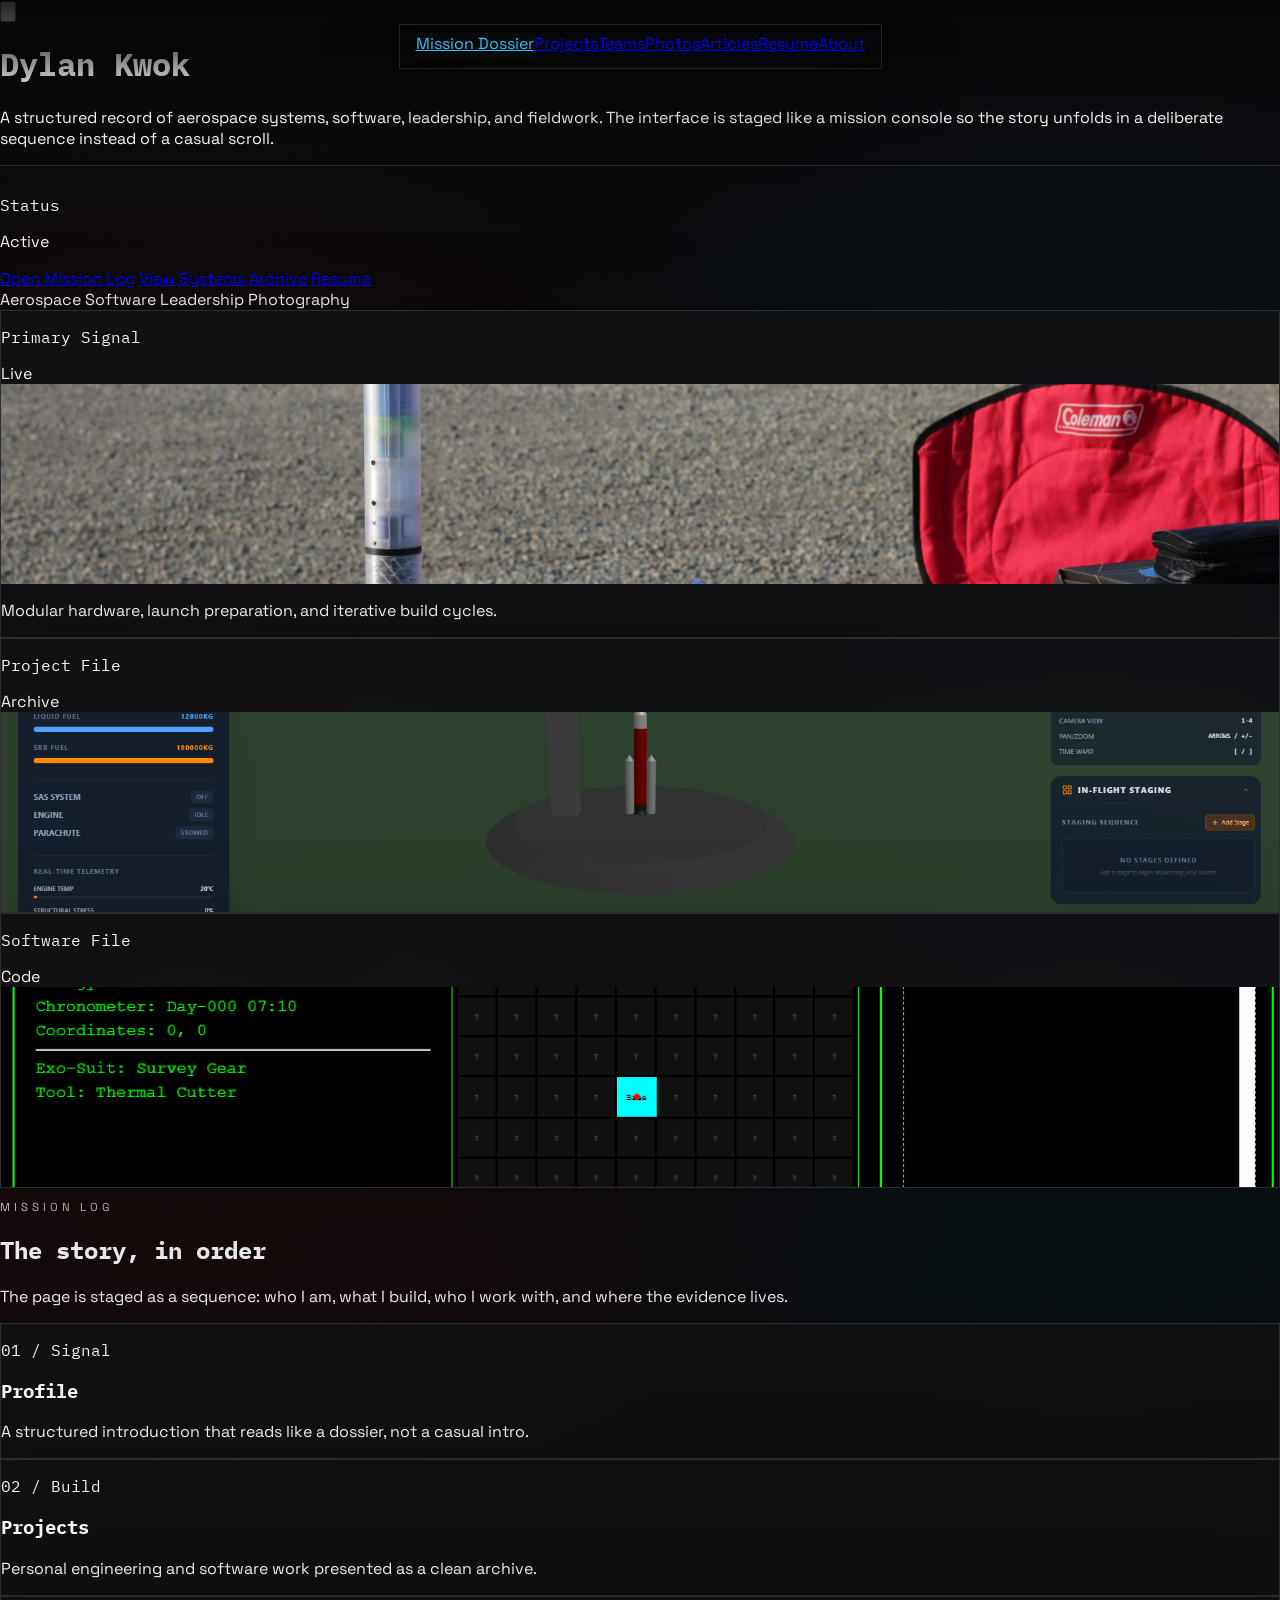
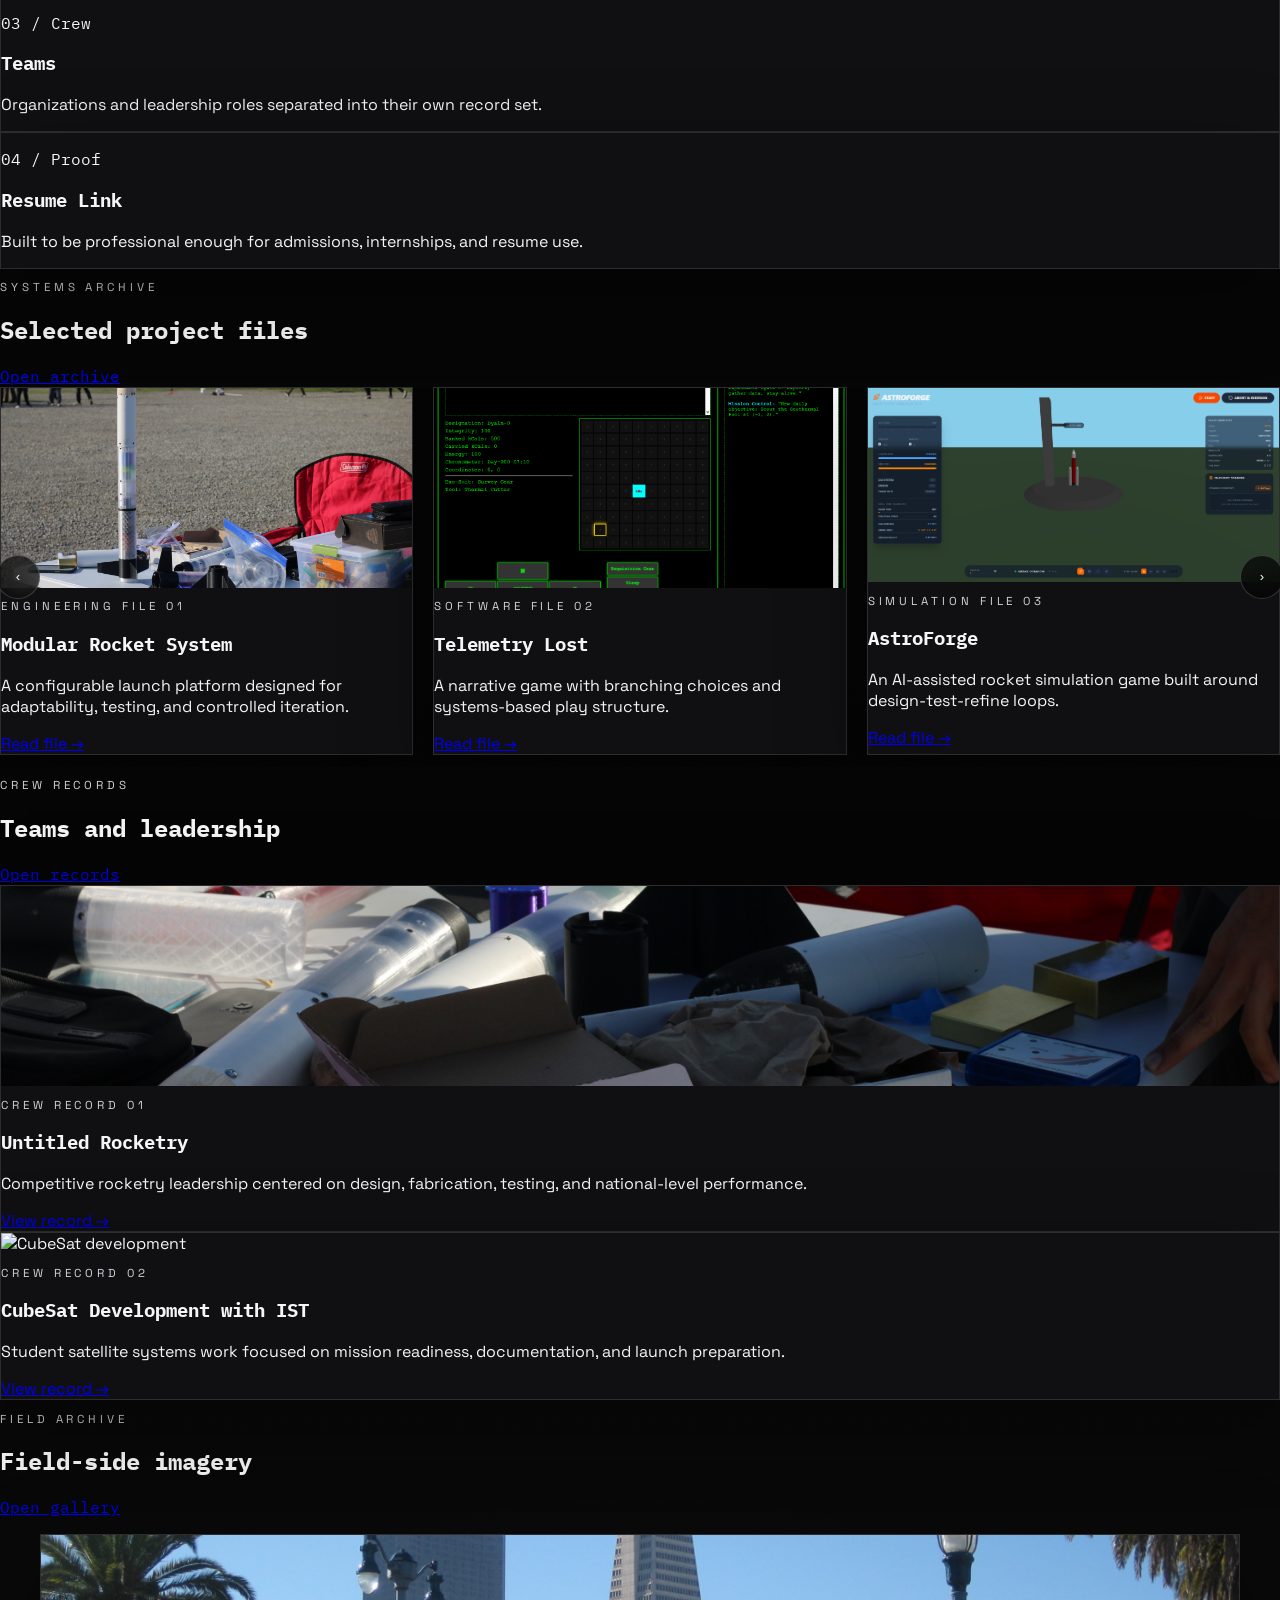
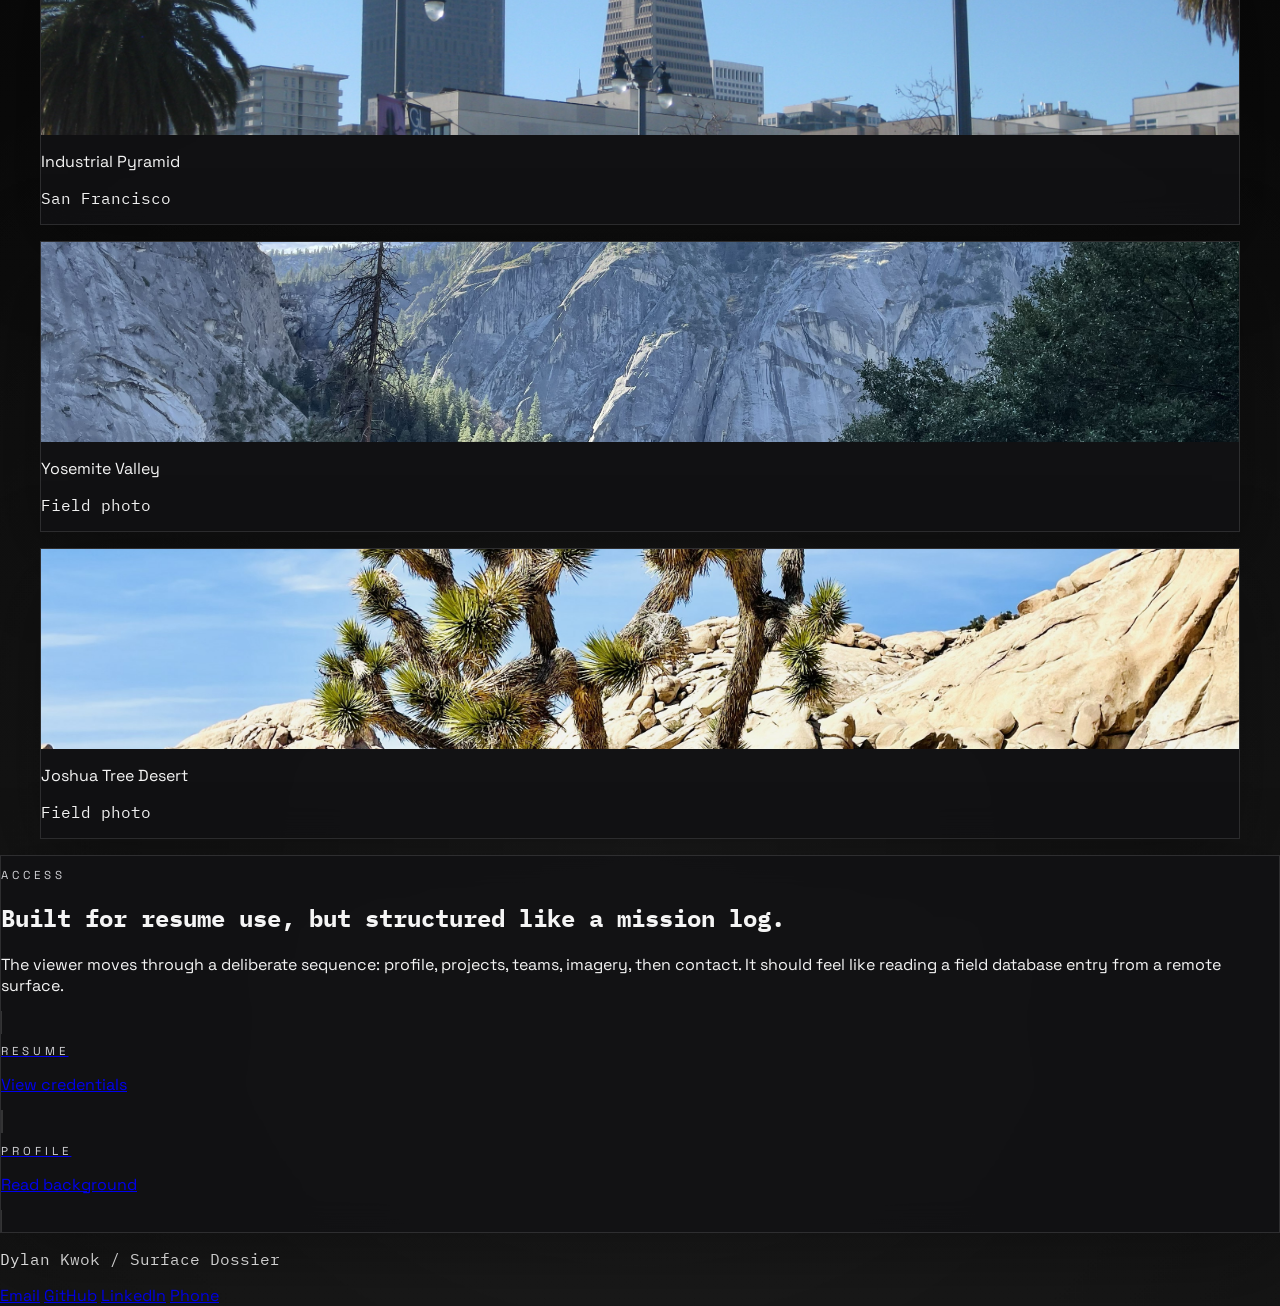
==== index.html @ 9ed5c4d3 "img fix" ====
<!DOCTYPE html>
<html lang="en">
<head>
    <meta charset="UTF-8">
    <meta name="viewport" content="width=device-width, initial-scale=1.0">
    <meta name="description" content="Dylan Kwok - mission dossier style portfolio for aerospace systems, project work, and team leadership.">
    <meta name="keywords" content="Dylan Kwok, aerospace, projects, teams, engineering">
    <meta name="author" content="Dylan Kwok">
    <meta property="og:title" content="Dylan Kwok | Surface Dossier">
    <meta property="og:description" content="A mission-style portfolio for aerospace systems, project work, and team leadership.">
    <meta property="og:type" content="website">
    <title>Dylan Kwok | Surface Dossier</title>
    <link rel="icon" type="image/svg+xml" href="data:image/svg+xml,<svg xmlns='http://www.w3.org/2000/svg' viewBox='0 0 100 100'><rect width='100' height='100' fill='%230f172a'/><circle cx='50' cy='50' r='30' fill='none' stroke='%23ef4444' stroke-width='6'/><circle cx='50' cy='50' r='12' fill='%2338bdf8'/></svg>">
    <script src="https://cdn.tailwindcss.com"></script>
    <link rel="preconnect" href="https://fonts.googleapis.com">
    <link rel="preconnect" href="https://fonts.gstatic.com" crossorigin>
    <link href="https://fonts.googleapis.com/css2?family=Space+Grotesk:wght@400;500;600;700&family=IBM+Plex+Mono:wght@400;500;600&display=swap" rel="stylesheet">
    <style>
        :root {
            --bg: #050505;
            --panel: rgba(18, 18, 20, 0.92);
            --panel-2: rgba(28, 28, 32, 0.92);
            --line: rgba(255, 255, 255, 0.12);
            --text: #f5f5f5;
            --muted: #b4b4b8;
            --red: #ef4444;
            --blue: #38bdf8;
        }

        html { scroll-behavior: smooth; }

        body {
            margin: 0;
            font-family: 'Space Grotesk', sans-serif;
            color: var(--text);
            background:
                radial-gradient(circle at 15% 20%, rgba(239, 68, 68, 0.12), transparent 22%),
                radial-gradient(circle at 85% 18%, rgba(56, 189, 248, 0.14), transparent 20%),
                radial-gradient(circle at 50% 90%, rgba(255, 255, 255, 0.07), transparent 24%),
                linear-gradient(180deg, #09090b 0%, #050505 55%, #111111 100%);
        }

        h1, h2, h3, h4, h5, h6, .mono { font-family: 'IBM Plex Mono', monospace; }

        .shell { position: relative; }

        .shell::before {
            content: '';
            position: fixed;
            inset: 0;
            pointer-events: none;
            background-image:
                linear-gradient(rgba(255, 255, 255, 0.045) 1px, transparent 1px),
                linear-gradient(90deg, rgba(255, 255, 255, 0.035) 1px, transparent 1px);
            background-size: 24px 24px;
            mask-image: linear-gradient(180deg, rgba(0, 0, 0, 0.7), transparent 80%);
            opacity: 0.35;
            z-index: 0;
        }

        .panel {
            background: var(--panel);
            border: 1px solid var(--line);
            box-shadow: 0 24px 80px rgba(0, 0, 0, 0.35);
            backdrop-filter: blur(16px);
            overflow: hidden;
        }

        /* Ensure images inside panels fit their container cleanly */
        .panel img {
            display: block;
            width: 100%;
            height: auto;
            max-height: 200px;
            object-fit: cover;
        }

        .frame {
            border: 1px solid rgba(255, 255, 255, 0.12);
            background: rgba(255, 255, 255, 0.03);
        }

        .label {
            font-size: 0.72rem;
            letter-spacing: 0.34em;
            text-transform: uppercase;
            color: #d4d4d8;
        }

        .stat {
            border-top: 1px solid var(--line);
            padding-top: 0.85rem;
        }

        .carousel-shell {
            position: relative;
        }

        .carousel-track {
            display: grid;
            grid-auto-flow: column;
            grid-auto-columns: minmax(18rem, 30rem);
            gap: 1.25rem;
            overflow-x: auto;
            padding-bottom: 0.75rem;
            scroll-snap-type: x mandatory;
            scroll-behavior: smooth;
            scrollbar-width: none;
        }

        .carousel-track::-webkit-scrollbar {
            display: none;
        }

        .carousel-card {
            scroll-snap-align: start;
        }

        .carousel-control {
            position: absolute;
            top: 50%;
            transform: translateY(-50%);
            z-index: 2;
            width: 2.75rem;
            height: 2.75rem;
            border-radius: 9999px;
            border: 1px solid rgba(255, 255, 255, 0.18);
            background: rgba(0, 0, 0, 0.65);
            color: white;
            display: flex;
            align-items: center;
            justify-content: center;
            backdrop-filter: blur(14px);
            transition: transform 0.2s ease, background 0.2s ease;
        }

        .carousel-control:hover {
            transform: translateY(-50%) scale(1.05);
            background: rgba(28, 28, 32, 0.88);
        }

        .carousel-control.prev {
            left: -0.25rem;
        }

        .carousel-control.next {
            right: -0.25rem;
        }

        /* Tabs */
        .tab {
            transition: color 0.15s ease, background 0.15s ease, border-color 0.15s ease;
            padding-bottom: 0.35rem;
        }

        .tab.active {
            border-bottom-color: var(--blue) !important;
            color: var(--blue) !important;
            background: rgba(255,255,255,0.02);
        }

        :root { --nav-height: 4rem; }

        #menu { transition: opacity 0.25s ease, transform 0.25s ease; }
        #menu.hidden {
            opacity: 0;
            transform: translateY(-1rem);
            pointer-events: none;
        }
        #menu:not(.hidden) {
            opacity: 1;
            transform: translateY(0);
        }

        /* Fixed tab bar */
        #site-tabs {
            position: fixed;
            top: 0;
            left: 0;
            right: 0;
            z-index: 40;
            display: flex;
            justify-content: center;
            padding: 0.5rem 1rem;
            background: linear-gradient(180deg, rgba(6,6,8,0.85), rgba(6,6,8,0.6));
            backdrop-filter: blur(6px);
        }

        /* Top fade overlay beneath the tab bar to fade content as it approaches the top */
        #top-fade {
            position: fixed;
            top: 0;
            left: 0;
            right: 0;
            height: 6rem;
            pointer-events: none;
            z-index: 30;
            background: linear-gradient(to bottom, rgba(5,5,5,0.88) 0%, rgba(5,5,5,0.58) 52%, rgba(5,5,5,0) 100%);
        }

        #menu a {
            opacity: 0;
            animation: slideIn 0.45s ease forwards;
        }
        #menu:not(.hidden) a:nth-child(1) { animation-delay: 0.06s; }
        #menu:not(.hidden) a:nth-child(2) { animation-delay: 0.12s; }
        #menu:not(.hidden) a:nth-child(3) { animation-delay: 0.18s; }
        #menu:not(.hidden) a:nth-child(4) { animation-delay: 0.24s; }
        #menu:not(.hidden) a:nth-child(5) { animation-delay: 0.30s; }
        #menu:not(.hidden) a:nth-child(6) { animation-delay: 0.36s; }
        #menu:not(.hidden) a:nth-child(7) { animation-delay: 0.42s; }

        @keyframes slideIn {
            from { opacity: 0; transform: translateY(-16px); }
            to { opacity: 1; transform: translateY(0); }
        }
    </style>
</head>
<body class="shell text-white">

    <div id="site-chrome-top"></div>

    <div class="mx-auto max-w-7xl px-4 pt-24 sm:px-6 lg:px-8 lg:pt-28">
            <div class="grid gap-8 lg:grid-cols-[1.05fr_0.95fr] lg:items-end">
                    <h1 class="mt-4 text-5xl font-semibold tracking-tight text-white sm:text-6xl lg:text-7xl">Dylan Kwok</h1>
                    <p class="mt-5 max-w-2xl text-base leading-8 text-zinc-300 sm:text-lg">A structured record of aerospace systems, software, leadership, and fieldwork. The interface is staged like a mission console so the story unfolds in a deliberate sequence instead of a casual scroll.</p>

                    <div class="mt-8 grid gap-4 sm:grid-cols-3">
                        <div class="stat">
                            <p class="mono text-[11px] uppercase tracking-[0.32em] text-zinc-400">Status</p>
                            <p class="mt-2 text-lg font-semibold text-white">Active</p>
                        </div>
                    </div>

                    <div class="mt-8 flex flex-wrap gap-3">
                        <a href="#mission-log" class="inline-flex items-center rounded-full border border-red-500/40 bg-red-500 px-5 py-2.5 text-sm font-semibold text-white transition hover:bg-red-400">Open Mission Log</a>
                        <a href="#systems-archive" class="inline-flex items-center rounded-full border border-blue-400/40 bg-white px-5 py-2.5 text-sm font-semibold text-black transition hover:bg-zinc-200">View Systems Archive</a>
                        <a href="resume.html" class="inline-flex items-center rounded-full border border-white/15 px-5 py-2.5 text-sm font-semibold text-white transition hover:border-blue-300 hover:text-blue-200">Resume</a>
                    </div>

                    <div class="mt-8 flex flex-wrap gap-2 text-xs uppercase tracking-[0.28em] text-zinc-400">
                        <span class="rounded-full border border-white/10 px-3 py-2">Aerospace</span>
                        <span class="rounded-full border border-white/10 px-3 py-2">Software</span>
                        <span class="rounded-full border border-white/10 px-3 py-2">Leadership</span>
                        <span class="rounded-full border border-white/10 px-3 py-2">Photography</span>
                    </div>
                </div>

                <div class="grid gap-4 sm:grid-cols-2">
                    <div class="panel rounded-[2rem] p-4 sm:p-5 lg:row-span-2">
                        <div class="flex items-center justify-between">
                            <p class="mono text-[11px] uppercase tracking-[0.35em] text-zinc-400">Primary Signal</p>
                            <span class="rounded-full border border-red-500/30 px-3 py-1 text-[10px] uppercase tracking-[0.28em] text-red-300">Live</span>
                        </div>
                        <img src="projectphotos/standingAstraea.JPG" alt="Rocket platform" class="mt-4 h-full min-h-80 w-full rounded-[1.5rem] object-cover">
                        <p class="mt-4 text-sm text-zinc-300">Modular hardware, launch preparation, and iterative build cycles.</p>
                    </div>
                    <div class="panel rounded-[2rem] p-4 sm:p-5">
                        <div class="flex items-center justify-between">
                            <p class="mono text-[11px] uppercase tracking-[0.35em] text-zinc-400">Project File</p>
                            <span class="rounded-full border border-blue-400/30 px-3 py-1 text-[10px] uppercase tracking-[0.28em] text-blue-300">Archive</span>
                        </div>
                        <img src="projectphotos/AstroForge.png" alt="AstroForge" class="mt-4 h-56 w-full rounded-[1.5rem] object-cover">
                    </div>
                    <div class="panel rounded-[2rem] p-4 sm:p-5">
                        <div class="flex items-center justify-between">
                            <p class="mono text-[11px] uppercase tracking-[0.35em] text-zinc-400">Software File</p>
                            <span class="rounded-full border border-red-500/30 px-3 py-1 text-[10px] uppercase tracking-[0.28em] text-red-300">Code</span>
                        </div>
                        <img src="projectphotos/telemetrylost.png" alt="Telemetry Lost" class="mt-4 h-56 w-full rounded-[1.5rem] object-cover">
                    </div>
                </div>
            </div>
        </div>
    </header>

    <main class="relative z-[1]">
        <section id="mission-log" class="border-b border-white/10 px-4 py-16 sm:px-6 lg:px-8 lg:py-20">
            <div class="mx-auto max-w-7xl">
                <div class="mb-10 flex flex-col gap-3 sm:flex-row sm:items-end sm:justify-between">
                    <div>
                        <p class="label text-blue-300">Mission Log</p>
                        <h2 class="mt-3 text-3xl font-semibold tracking-tight text-white sm:text-4xl">The story, in order</h2>
                    </div>
                    <p class="max-w-xl text-sm leading-7 text-zinc-400">The page is staged as a sequence: who I am, what I build, who I work with, and where the evidence lives.</p>
                </div>

                <div class="grid gap-4 lg:grid-cols-4">
                    <article class="panel rounded-[1.75rem] p-5">
                        <p class="mono text-[11px] uppercase tracking-[0.32em] text-zinc-400">01 / Signal</p>
                        <h3 class="mt-4 text-xl font-semibold text-white">Profile</h3>
                        <p class="mt-3 text-sm leading-7 text-zinc-300">A structured introduction that reads like a dossier, not a casual intro.</p>
                    </article>
                    <article class="panel rounded-[1.75rem] p-5">
                        <p class="mono text-[11px] uppercase tracking-[0.32em] text-zinc-400">02 / Build</p>
                        <h3 class="mt-4 text-xl font-semibold text-white">Projects</h3>
                        <p class="mt-3 text-sm leading-7 text-zinc-300">Personal engineering and software work presented as a clean archive.</p>
                    </article>
                    <article class="panel rounded-[1.75rem] p-5">
                        <p class="mono text-[11px] uppercase tracking-[0.32em] text-zinc-400">03 / Crew</p>
                        <h3 class="mt-4 text-xl font-semibold text-white">Teams</h3>
                        <p class="mt-3 text-sm leading-7 text-zinc-300">Organizations and leadership roles separated into their own record set.</p>
                    </article>
                    <article class="panel rounded-[1.75rem] p-5">
                        <p class="mono text-[11px] uppercase tracking-[0.32em] text-zinc-400">04 / Proof</p>
                        <h3 class="mt-4 text-xl font-semibold text-white">Resume Link</h3>
                        <p class="mt-3 text-sm leading-7 text-zinc-300">Built to be professional enough for admissions, internships, and resume use.</p>
                    </article>
                </div>
            </div>
        </section>

        <section id="systems-archive" class="border-b border-white/10 px-4 py-16 sm:px-6 lg:px-8 lg:py-20">
            <div class="mx-auto max-w-7xl">
                <div class="mb-10 flex flex-col gap-3 sm:flex-row sm:items-end sm:justify-between">
                    <div>
                        <p class="label text-red-300">Systems Archive</p>
                        <h2 class="mt-3 text-3xl font-semibold tracking-tight text-white sm:text-4xl">Selected project files</h2>
                    </div>
                    <a href="projects.html" class="mono text-sm uppercase tracking-[0.28em] text-zinc-400 transition hover:text-blue-300">Open archive</a>
                </div>

                <div class="carousel-shell">
                    <button id="projects-carousel-prev" class="carousel-control prev" type="button" aria-label="Scroll projects left">‹</button>
                    <button id="projects-carousel-next" class="carousel-control next" type="button" aria-label="Scroll projects right">›</button>
                    <div id="projects-carousel" class="carousel-track">
                    <article class="panel carousel-card rounded-[2rem] overflow-hidden">
                        <img src="projectphotos/standingAstraea.JPG" alt="Modular rocket system" class="h-56 w-full object-cover main-thumb">
                        <div class="p-6">
                            <p class="label text-red-300">Engineering File 01</p>
                            <h3 class="mt-3 text-2xl font-semibold text-white">Modular Rocket System</h3>
                            <p class="mt-3 text-sm leading-7 text-zinc-300">A configurable launch platform designed for adaptability, testing, and controlled iteration.</p>
                            <a href="projects.html" class="mt-6 inline-flex text-sm font-semibold text-blue-300 transition hover:text-blue-200">Read file →</a>
                        </div>
                    </article>
                    <article class="panel carousel-card rounded-[2rem] overflow-hidden">
                        <img src="projectphotos/telemetrylost.png" alt="Telemetry Lost" class="h-56 w-full object-cover main-thumb">
                        <div class="p-6">
                            <p class="label text-blue-300">Software File 02</p>
                            <h3 class="mt-3 text-2xl font-semibold text-white">Telemetry Lost</h3>
                            <p class="mt-3 text-sm leading-7 text-zinc-300">A narrative game with branching choices and systems-based play structure.</p>
                            <a href="projects.html" class="mt-6 inline-flex text-sm font-semibold text-red-300 transition hover:text-red-200">Read file →</a>
                        </div>
                    </article>
                    <article class="panel carousel-card rounded-[2rem] overflow-hidden">
                        <img src="projectphotos/AstroForge.png" alt="AstroForge" class="h-56 w-full object-cover main-thumb">
                        <div class="p-6">
                            <p class="label text-red-300">Simulation File 03</p>
                            <h3 class="mt-3 text-2xl font-semibold text-white">AstroForge</h3>
                            <p class="mt-3 text-sm leading-7 text-zinc-300">An AI-assisted rocket simulation game built around design-test-refine loops.</p>
                            <a href="projects.html" class="mt-6 inline-flex text-sm font-semibold text-blue-300 transition hover:text-blue-200">Read file →</a>
                        </div>
                    </article>
                    </div>
                </div>
            </div>
        </section>

        <section class="border-b border-white/10 px-4 py-16 sm:px-6 lg:px-8 lg:py-20">
            <div class="mx-auto max-w-7xl">
                <div class="mb-10 flex flex-col gap-3 sm:flex-row sm:items-end sm:justify-between">
                    <div>
                        <p class="label text-blue-300">Crew Records</p>
                        <h2 class="mt-3 text-3xl font-semibold tracking-tight text-white sm:text-4xl">Teams and leadership</h2>
                    </div>
                    <a href="teams.html" class="mono text-sm uppercase tracking-[0.28em] text-zinc-400 transition hover:text-red-300">Open records</a>
                </div>

                <div class="grid gap-6 lg:grid-cols-2">
                    <article class="panel rounded-[2rem] overflow-hidden">
                        <div class="grid lg:grid-cols-[0.9fr_1.1fr]">
                            <div class="relative min-h-[14rem] lg:h-full overflow-hidden">
                                <img src="projectphotos/rockettable.JPG" alt="Untitled Rocketry" class="h-full w-full object-cover main-thumb">
                            </div>
                            <div class="p-6">
                                <p class="label text-red-300">Crew Record 01</p>
                                <h3 class="mt-3 text-2xl font-semibold text-white">Untitled Rocketry</h3>
                                <p class="mt-3 text-sm leading-7 text-zinc-300">Competitive rocketry leadership centered on design, fabrication, testing, and national-level performance.</p>
                                <a href="teams.html#team-1" class="mt-6 inline-flex text-sm font-semibold text-blue-300 transition hover:text-blue-200">View record →</a>
                            </div>
                        </div>
                    </article>
                    <article class="panel rounded-[2rem] overflow-hidden">
                        <div class="grid lg:grid-cols-[0.9fr_1.1fr]">
                            <div class="relative min-h-[14rem] lg:h-full overflow-hidden">
                                <img src="https://makersat.fremontstudentmakers.org/images/hardware2.png" alt="CubeSat development" class="h-full w-full object-cover main-thumb">
                            </div>
                            <div class="p-6">
                                <p class="label text-blue-300">Crew Record 02</p>
                                <h3 class="mt-3 text-2xl font-semibold text-white">CubeSat Development with IST</h3>
                                <p class="mt-3 text-sm leading-7 text-zinc-300">Student satellite systems work focused on mission readiness, documentation, and launch preparation.</p>
                                <a href="teams.html#team-3" class="mt-6 inline-flex text-sm font-semibold text-red-300 transition hover:text-red-200">View record →</a>
                            </div>
                        </div>
                    </article>
                </div>
            </div>
        </section>

        <section class="px-4 py-16 sm:px-6 lg:px-8 lg:py-20">
            <div class="mx-auto max-w-7xl">
                <div class="mb-10 flex flex-col gap-3 sm:flex-row sm:items-end sm:justify-between">
                    <div>
                        <p class="label text-red-300">Field Archive</p>
                        <h2 class="mt-3 text-3xl font-semibold tracking-tight text-white sm:text-4xl">Field-side imagery</h2>
                    </div>
                    <a href="photos.html" class="mono text-sm uppercase tracking-[0.28em] text-zinc-400 transition hover:text-blue-300">Open gallery</a>
                </div>

                <div class="grid gap-6 md:grid-cols-3">
                    <figure class="panel rounded-[2rem] overflow-hidden">
                        <img src="gallery/San Francisco/IMG_0010.JPG" alt="Industrial Pyramid" class="h-72 w-full object-cover main-thumb">
                        <figcaption class="border-t border-white/10 p-4">
                            <p class="text-sm font-semibold text-white">Industrial Pyramid</p>
                            <p class="mono mt-1 text-[11px] uppercase tracking-[0.3em] text-zinc-400">San Francisco</p>
                        </figcaption>
                    </figure>
                    <figure class="panel rounded-[2rem] overflow-hidden">
                        <img src="gallery/Yosemite/IMG_2978.jpg" alt="Yosemite" class="h-72 w-full object-cover main-thumb">
                        <figcaption class="border-t border-white/10 p-4">
                            <p class="text-sm font-semibold text-white">Yosemite Valley</p>
                            <p class="mono mt-1 text-[11px] uppercase tracking-[0.3em] text-zinc-400">Field photo</p>
                        </figcaption>
                    </figure>
                    <figure class="panel rounded-[2rem] overflow-hidden">
                        <img src="gallery/Travel/IMG_5334.jpg" alt="Joshua Tree" class="h-72 w-full object-cover main-thumb">
                        <figcaption class="border-t border-white/10 p-4">
                            <p class="text-sm font-semibold text-white">Joshua Tree Desert</p>
                            <p class="mono mt-1 text-[11px] uppercase tracking-[0.3em] text-zinc-400">Field photo</p>
                        </figcaption>
                    </figure>
                </div>
            </div>
        </section>

        <section class="border-t border-white/10 px-4 pb-16 pt-4 sm:px-6 lg:px-8 lg:pb-20">
            <div class="mx-auto max-w-7xl">
                <div class="panel rounded-[2rem] px-6 py-8 sm:px-8 lg:px-10">
                    <div class="grid gap-8 lg:grid-cols-[1.1fr_0.9fr] lg:items-center">
                        <div>
                            <p class="label text-blue-300">Access</p>
                            <h2 class="mt-3 text-3xl font-semibold tracking-tight text-white sm:text-4xl">Built for resume use, but structured like a mission log.</h2>
                            <p class="mt-4 max-w-2xl text-base leading-8 text-zinc-300">The viewer moves through a deliberate sequence: profile, projects, teams, imagery, then contact. It should feel like reading a field database entry from a remote surface.</p>
                        </div>
                        <div class="grid gap-3 sm:grid-cols-2">
                            <a href="resume.html" class="frame rounded-[1.5rem] px-5 py-5 transition hover:border-blue-300">
                                <p class="label text-red-300">Resume</p>
                                <p class="mt-3 text-lg font-semibold text-white">View credentials</p>
                            </a>
                            <a href="about.html" class="frame rounded-[1.5rem] px-5 py-5 transition hover:border-red-300">
                                <p class="label text-blue-300">Profile</p>
                                <p class="mt-3 text-lg font-semibold text-white">Read background</p>
                            </a>
                        </div>
                    </div>
                </div>
            </div>
        </section>
    </main>

    <div id="site-chrome-bottom"></div>

    <script src="site-chrome.js"></script>

    <script>
        const projectsCarousel = document.getElementById('projects-carousel');
        const projectsCarouselPrev = document.getElementById('projects-carousel-prev');
        const projectsCarouselNext = document.getElementById('projects-carousel-next');

        if (projectsCarousel && projectsCarouselPrev && projectsCarouselNext) {
            const scrollAmount = () => Math.min(projectsCarousel.clientWidth * 0.85, 520);

            projectsCarouselPrev.addEventListener('click', () => {
                projectsCarousel.scrollBy({ left: -scrollAmount(), behavior: 'smooth' });
            });

            projectsCarouselNext.addEventListener('click', () => {
                projectsCarousel.scrollBy({ left: scrollAmount(), behavior: 'smooth' });
            });
        }
    </script>

</body>
</html>
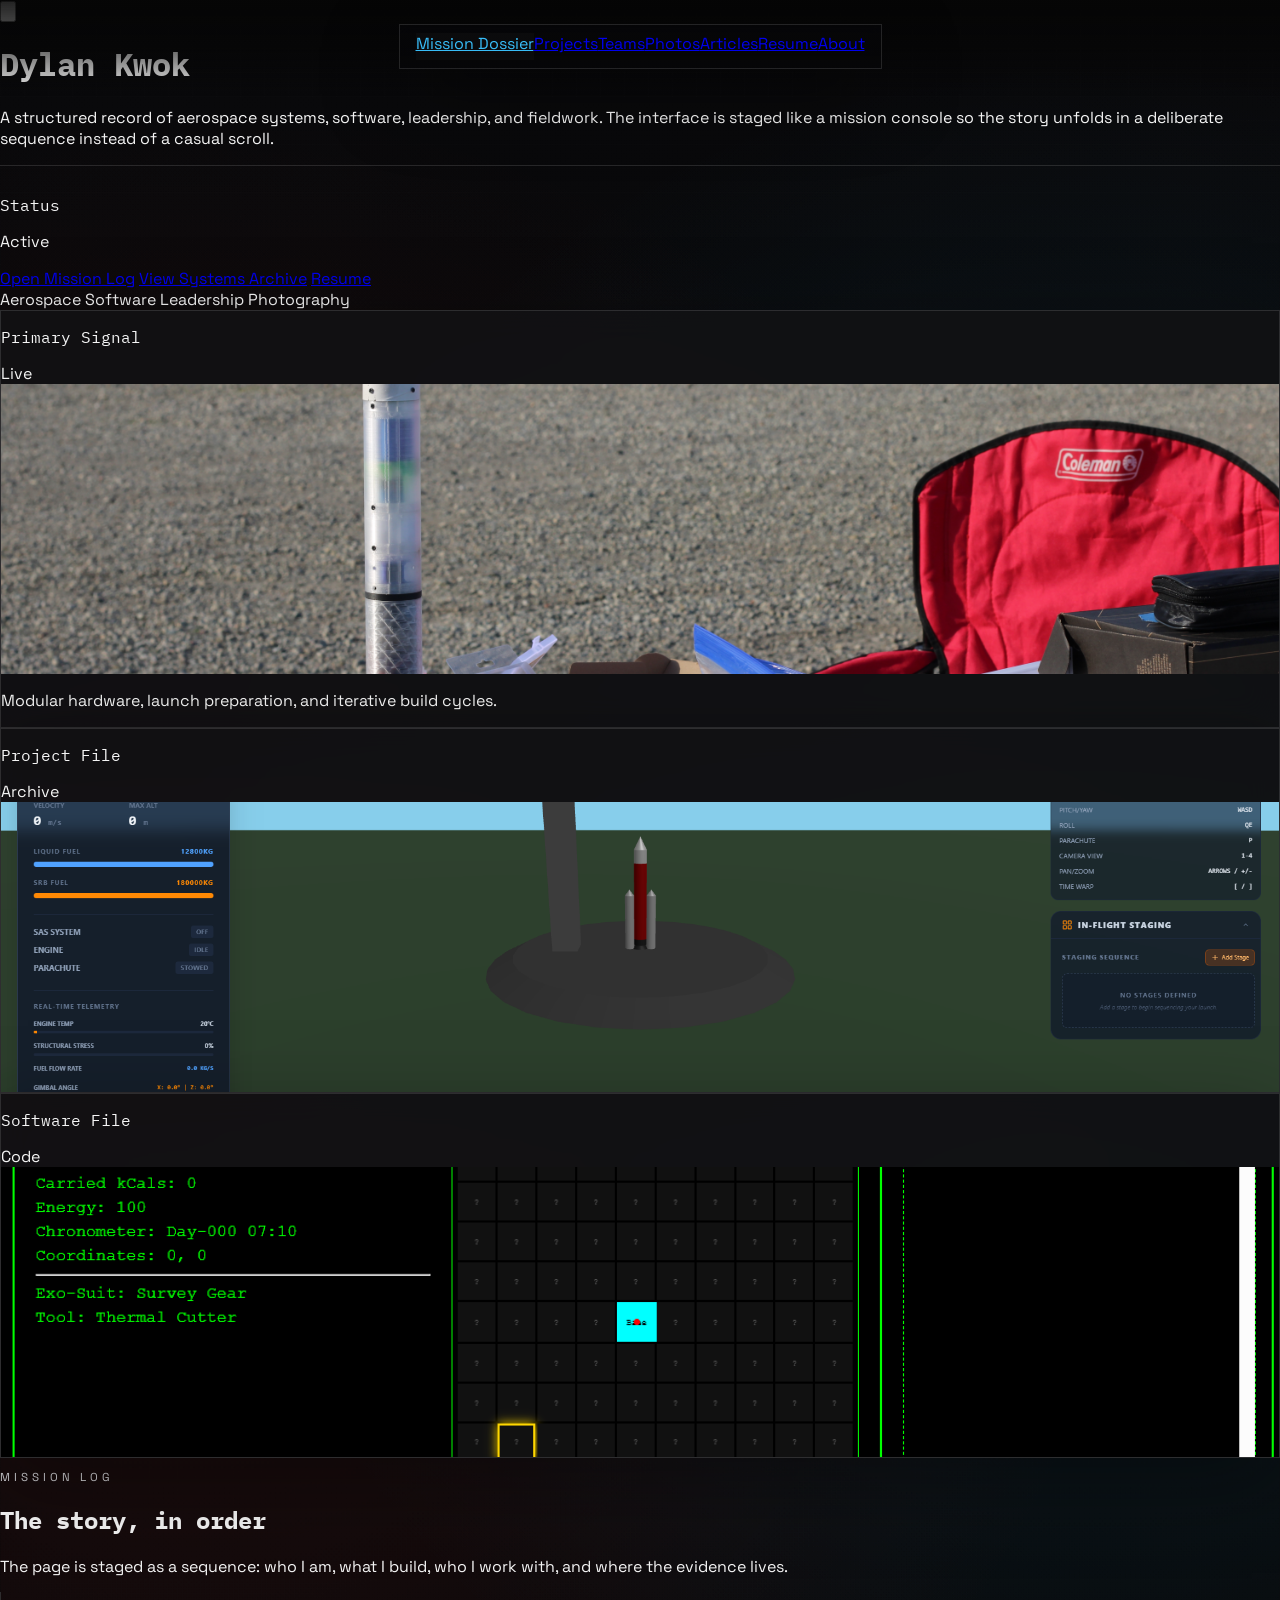
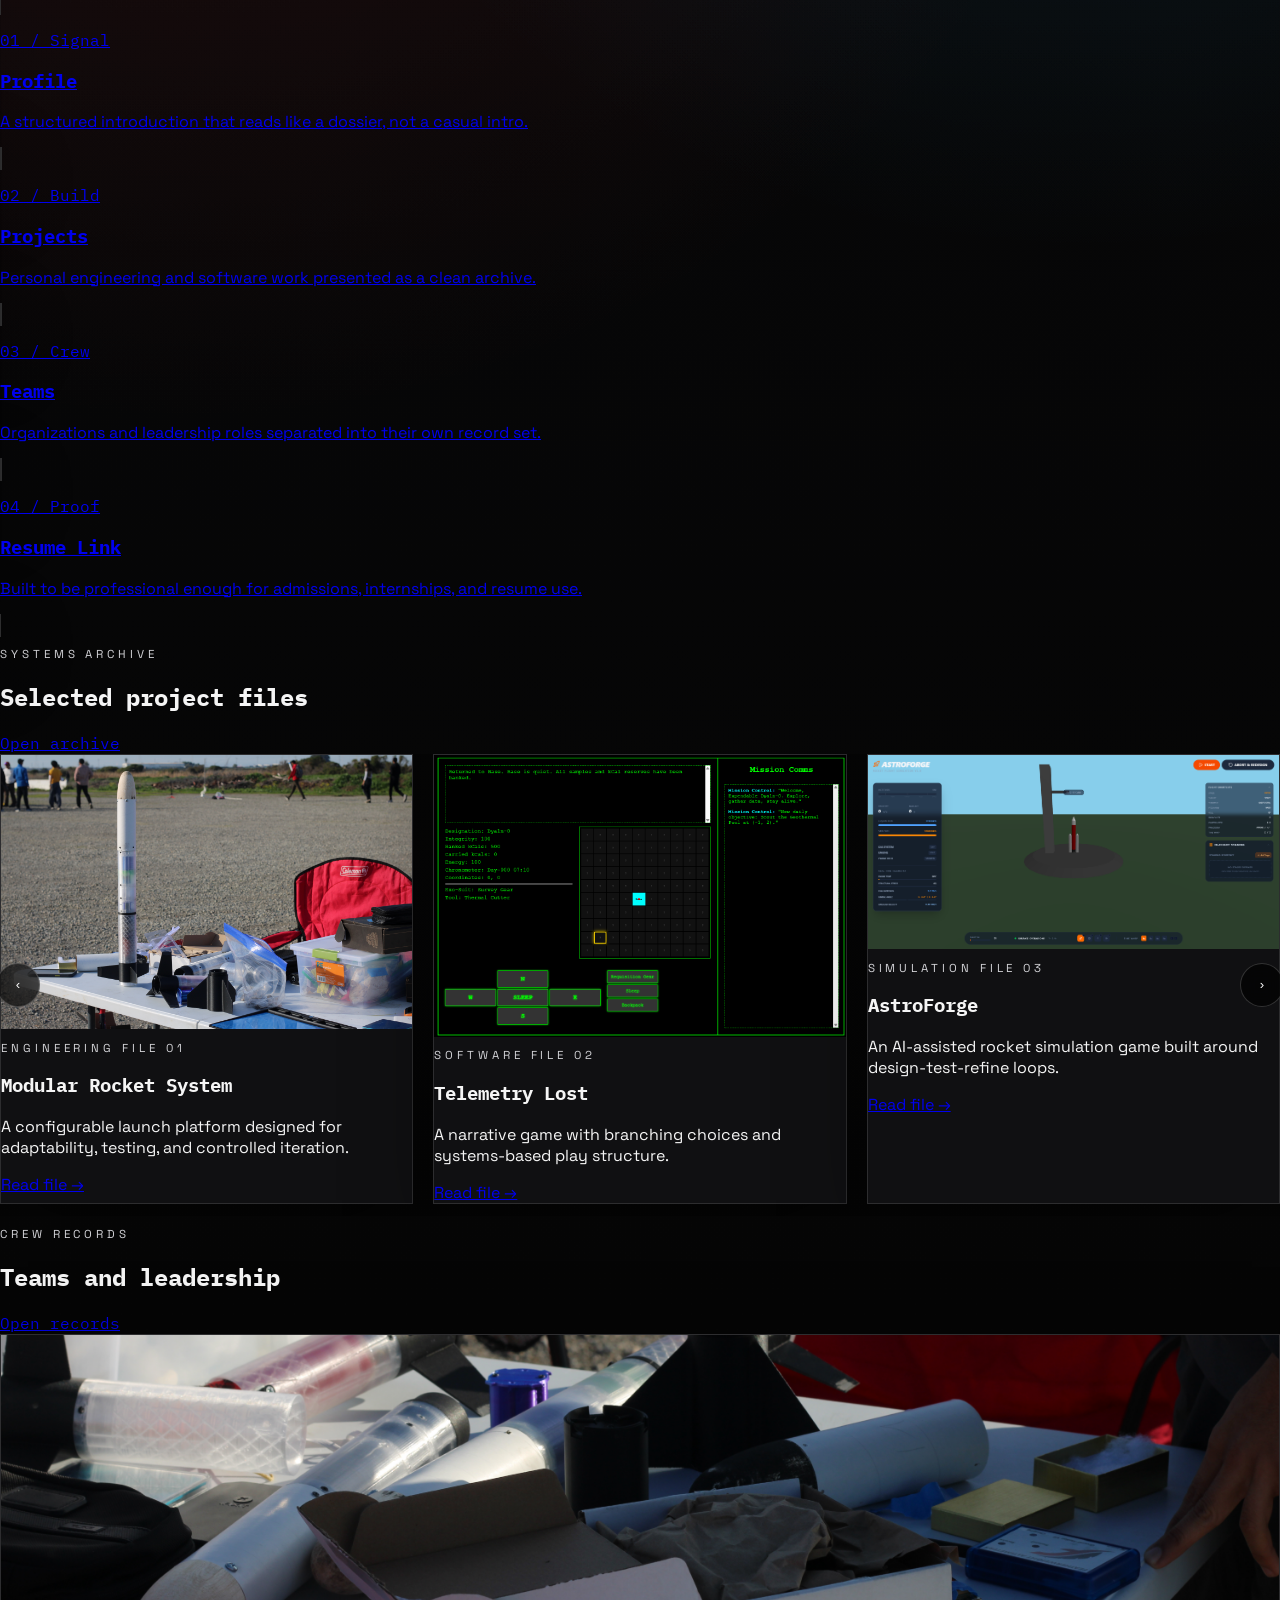
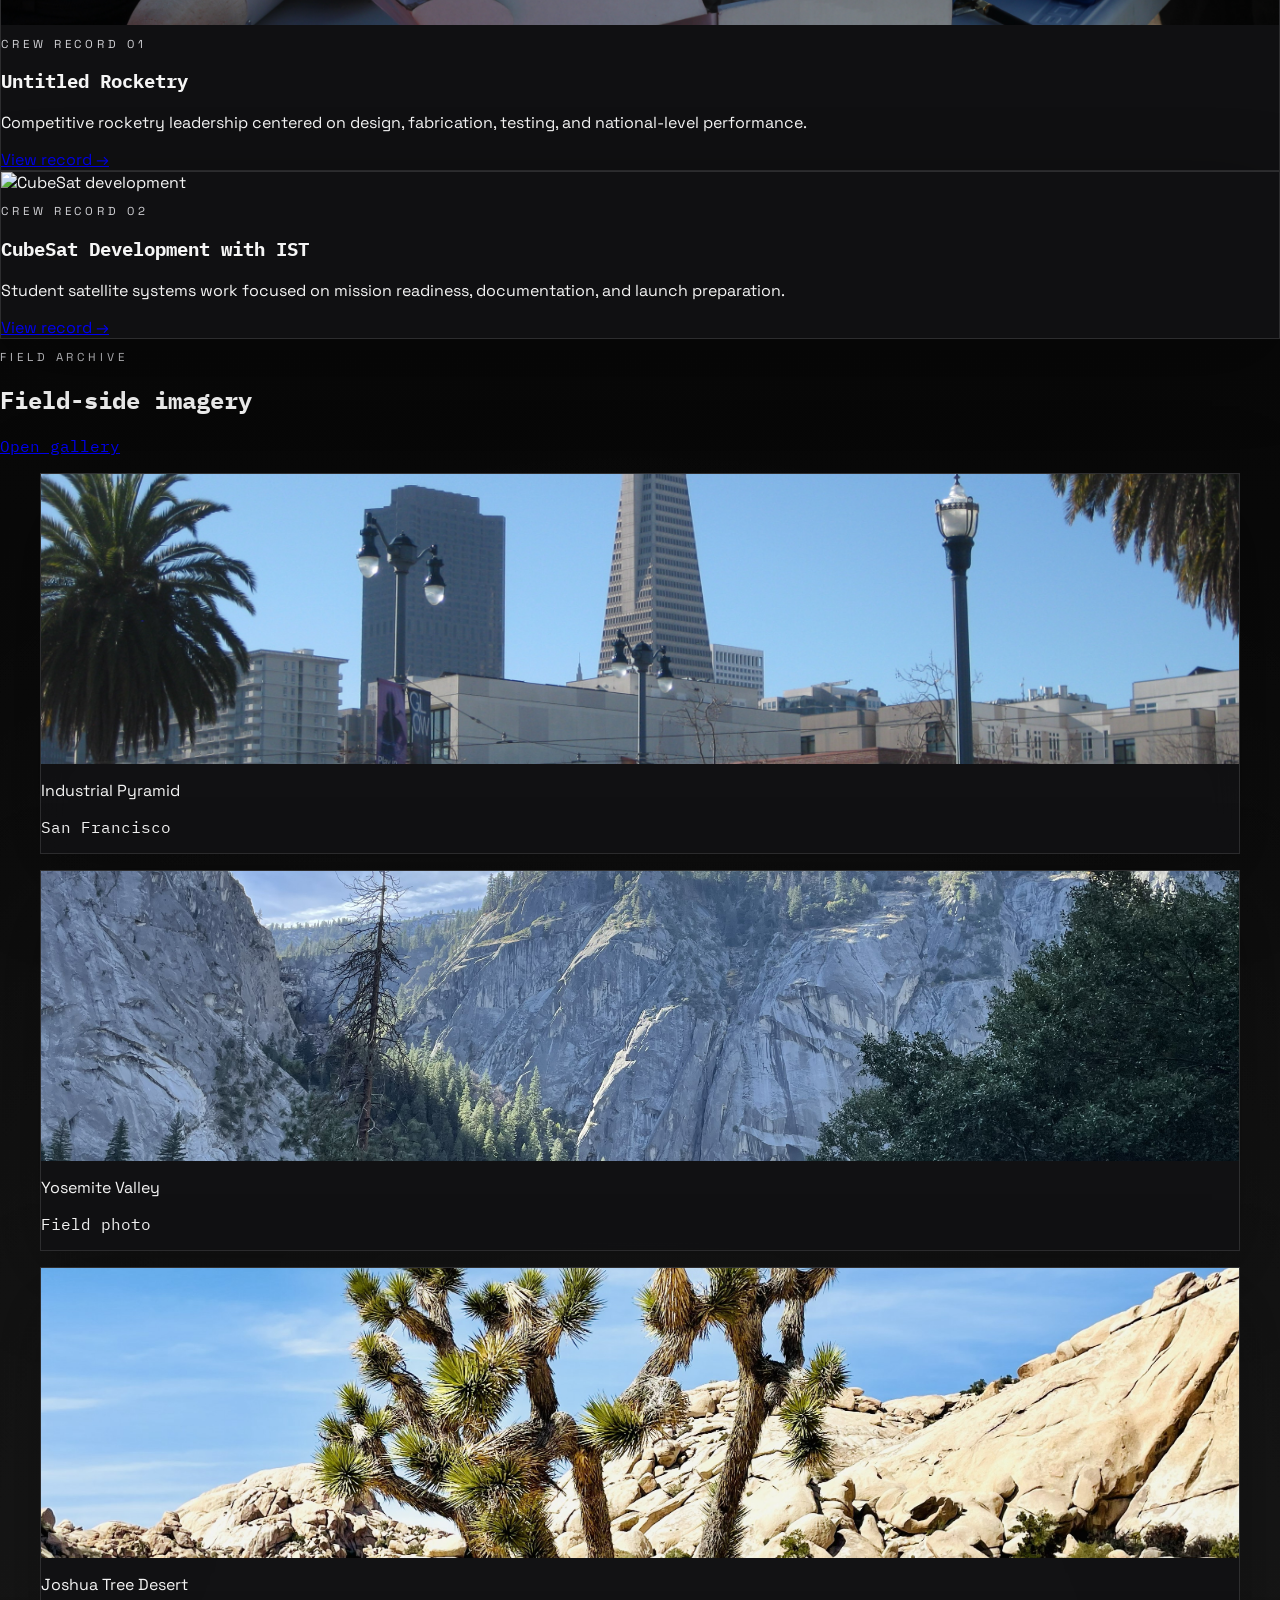
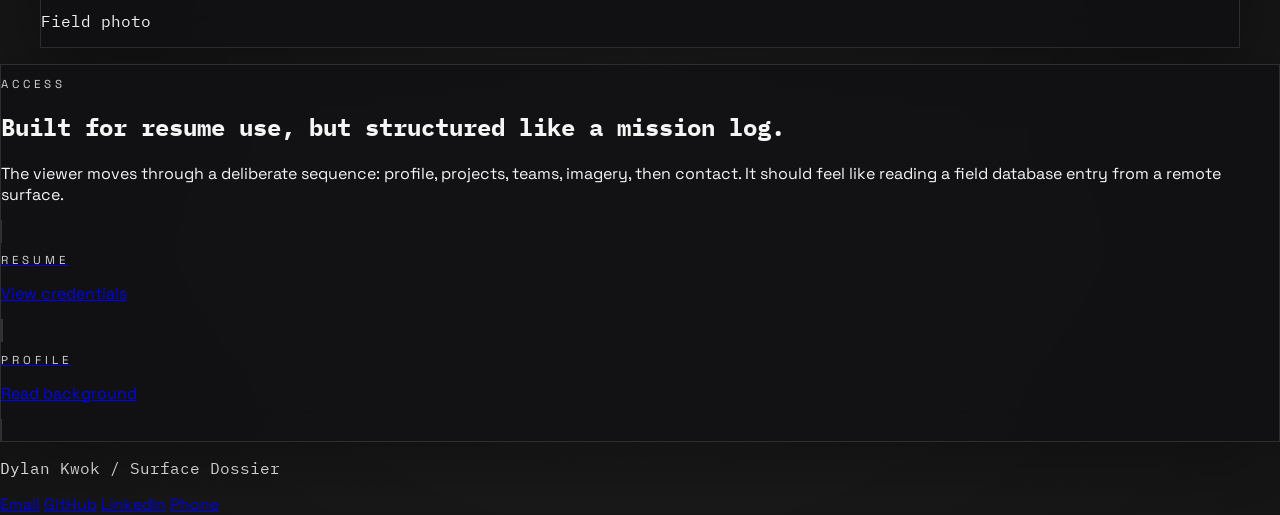
==== commit 735aabdd: "cleanitup" ====
--- a/index.html
+++ b/index.html
@@ -71,7 +71,7 @@
             display: block;
             width: 100%;
             height: auto;
-            max-height: 200px;
+            max-height: 290px;
             object-fit: cover;
         }
 
@@ -286,26 +286,34 @@
                 </div>
 
                 <div class="grid gap-4 lg:grid-cols-4">
-                    <article class="panel rounded-[1.75rem] p-5">
-                        <p class="mono text-[11px] uppercase tracking-[0.32em] text-zinc-400">01 / Signal</p>
-                        <h3 class="mt-4 text-xl font-semibold text-white">Profile</h3>
-                        <p class="mt-3 text-sm leading-7 text-zinc-300">A structured introduction that reads like a dossier, not a casual intro.</p>
-                    </article>
-                    <article class="panel rounded-[1.75rem] p-5">
-                        <p class="mono text-[11px] uppercase tracking-[0.32em] text-zinc-400">02 / Build</p>
-                        <h3 class="mt-4 text-xl font-semibold text-white">Projects</h3>
-                        <p class="mt-3 text-sm leading-7 text-zinc-300">Personal engineering and software work presented as a clean archive.</p>
-                    </article>
-                    <article class="panel rounded-[1.75rem] p-5">
-                        <p class="mono text-[11px] uppercase tracking-[0.32em] text-zinc-400">03 / Crew</p>
-                        <h3 class="mt-4 text-xl font-semibold text-white">Teams</h3>
-                        <p class="mt-3 text-sm leading-7 text-zinc-300">Organizations and leadership roles separated into their own record set.</p>
-                    </article>
-                    <article class="panel rounded-[1.75rem] p-5">
-                        <p class="mono text-[11px] uppercase tracking-[0.32em] text-zinc-400">04 / Proof</p>
-                        <h3 class="mt-4 text-xl font-semibold text-white">Resume Link</h3>
-                        <p class="mt-3 text-sm leading-7 text-zinc-300">Built to be professional enough for admissions, internships, and resume use.</p>
-                    </article>
+                    <a href="about.html" class="panel rounded-[1.75rem] p-5 cursor-pointer transition hover:border-blue-400/60 hover:bg-slate-900/40">
+                        <article>
+                            <p class="mono text-[11px] uppercase tracking-[0.32em] text-zinc-400">01 / Signal</p>
+                            <h3 class="mt-4 text-xl font-semibold text-white">Profile</h3>
+                            <p class="mt-3 text-sm leading-7 text-zinc-300">A structured introduction that reads like a dossier, not a casual intro.</p>
+                        </article>
+                    </a>
+                    <a href="projects.html" class="panel rounded-[1.75rem] p-5 cursor-pointer transition hover:border-red-400/60 hover:bg-slate-900/40">
+                        <article>
+                            <p class="mono text-[11px] uppercase tracking-[0.32em] text-zinc-400">02 / Build</p>
+                            <h3 class="mt-4 text-xl font-semibold text-white">Projects</h3>
+                            <p class="mt-3 text-sm leading-7 text-zinc-300">Personal engineering and software work presented as a clean archive.</p>
+                        </article>
+                    </a>
+                    <a href="teams.html" class="panel rounded-[1.75rem] p-5 cursor-pointer transition hover:border-cyan-400/60 hover:bg-slate-900/40">
+                        <article>
+                            <p class="mono text-[11px] uppercase tracking-[0.32em] text-zinc-400">03 / Crew</p>
+                            <h3 class="mt-4 text-xl font-semibold text-white">Teams</h3>
+                            <p class="mt-3 text-sm leading-7 text-zinc-300">Organizations and leadership roles separated into their own record set.</p>
+                        </article>
+                    </a>
+                    <a href="resume.html" class="panel rounded-[1.75rem] p-5 cursor-pointer transition hover:border-green-400/60 hover:bg-slate-900/40">
+                        <article>
+                            <p class="mono text-[11px] uppercase tracking-[0.32em] text-zinc-400">04 / Proof</p>
+                            <h3 class="mt-4 text-xl font-semibold text-white">Resume Link</h3>
+                            <p class="mt-3 text-sm leading-7 text-zinc-300">Built to be professional enough for admissions, internships, and resume use.</p>
+                        </article>
+                    </a>
                 </div>
             </div>
         </section>
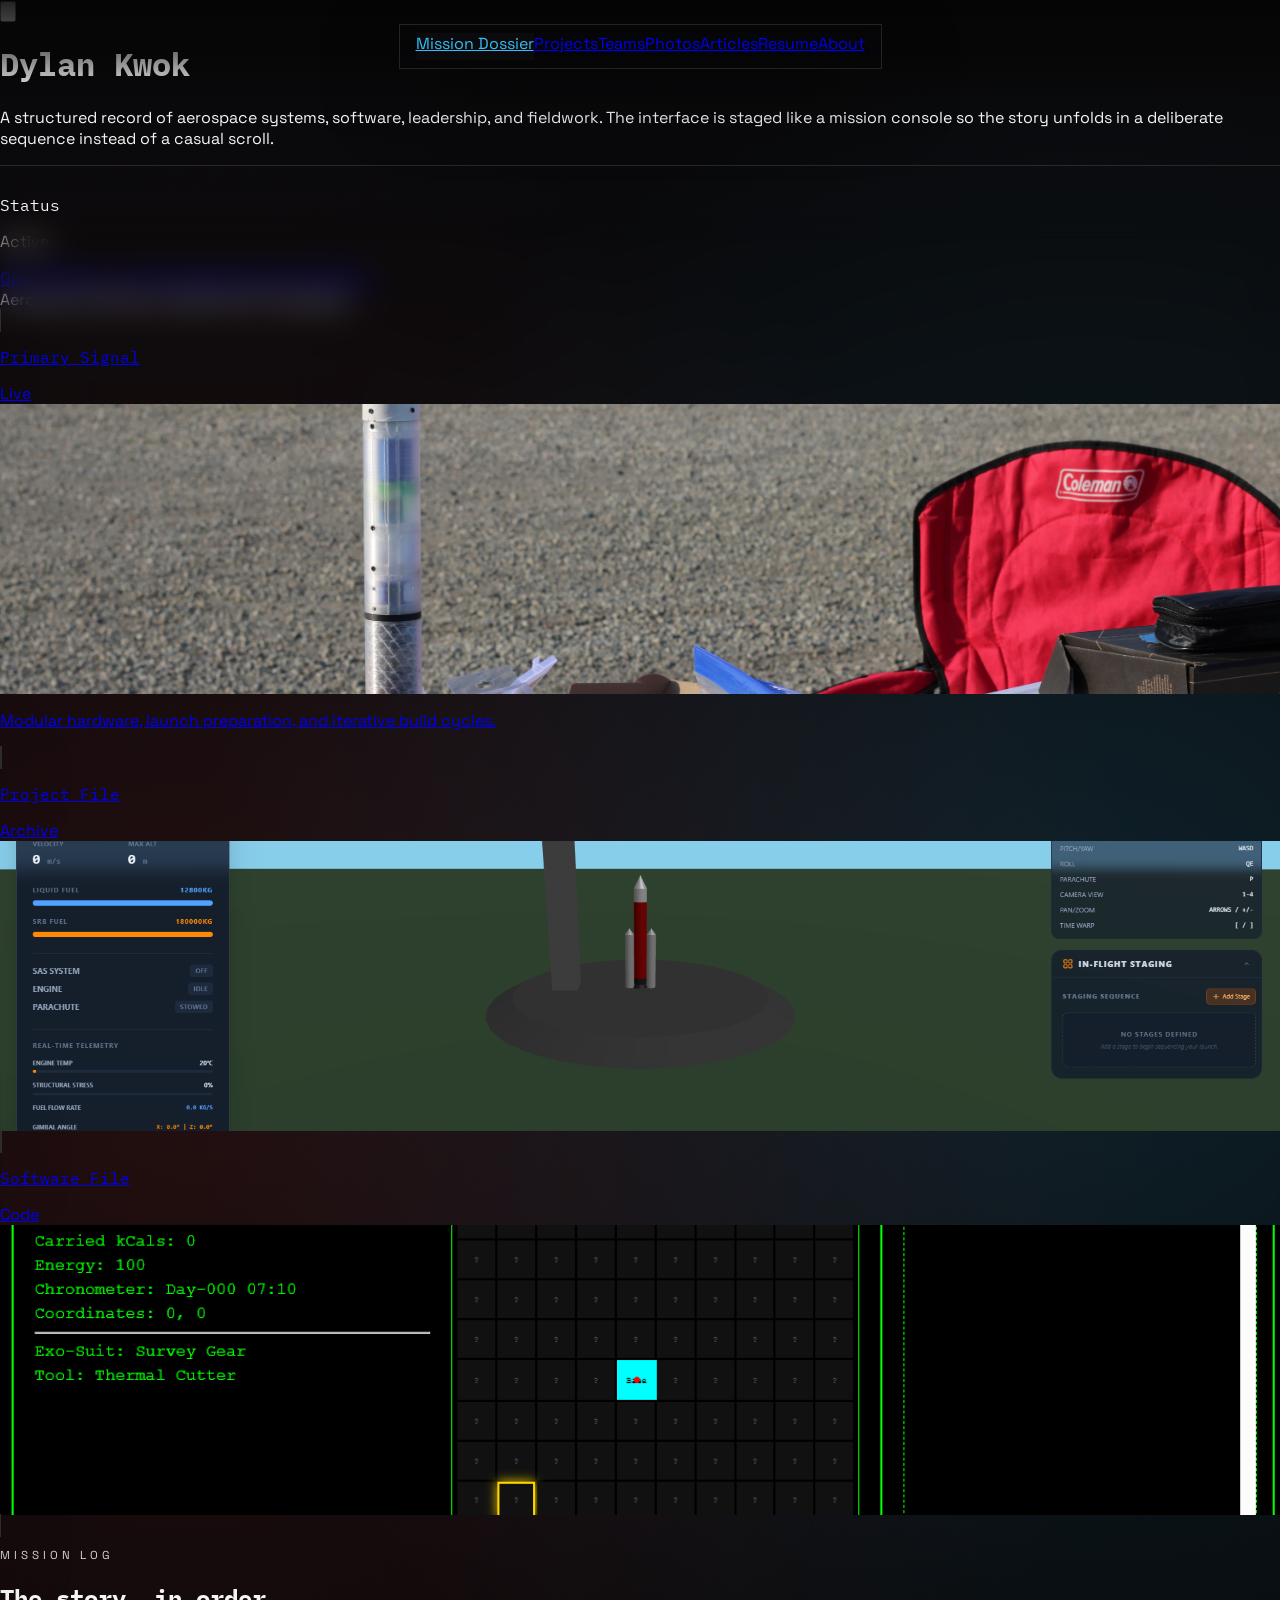
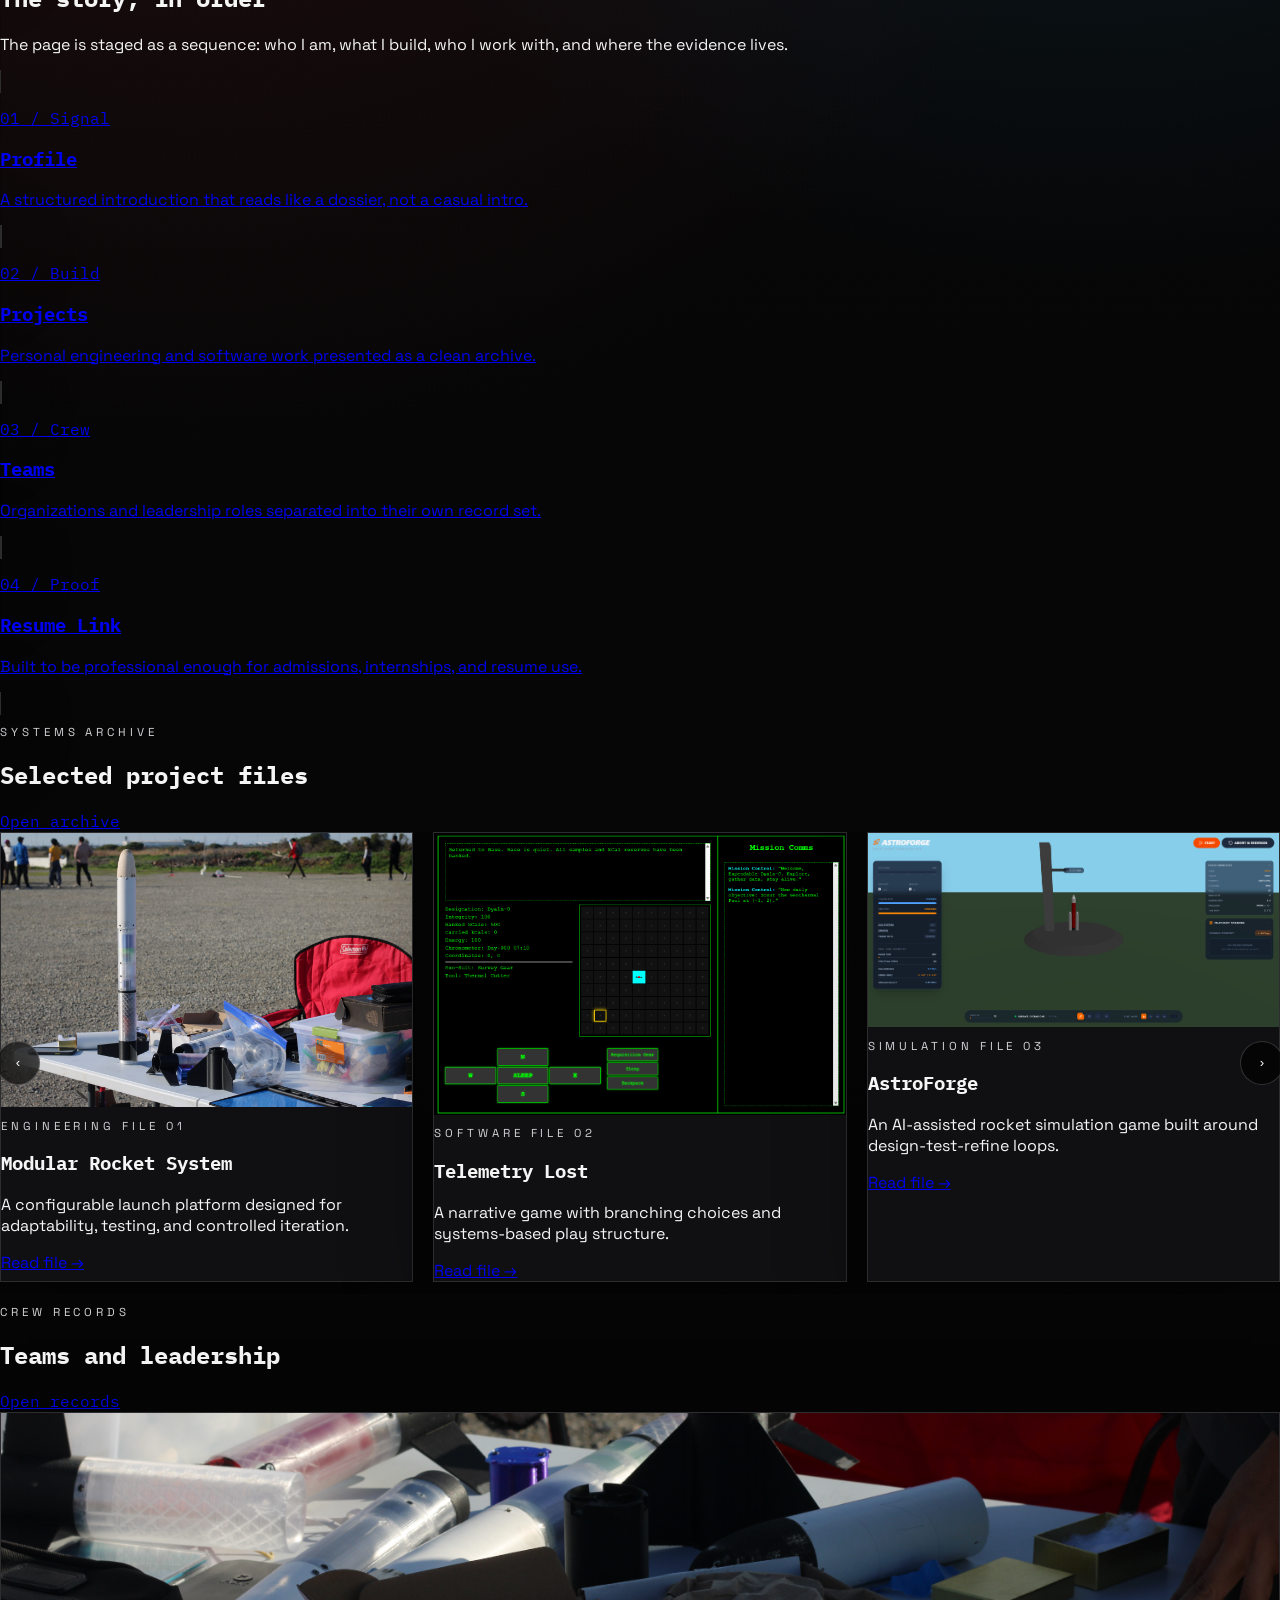
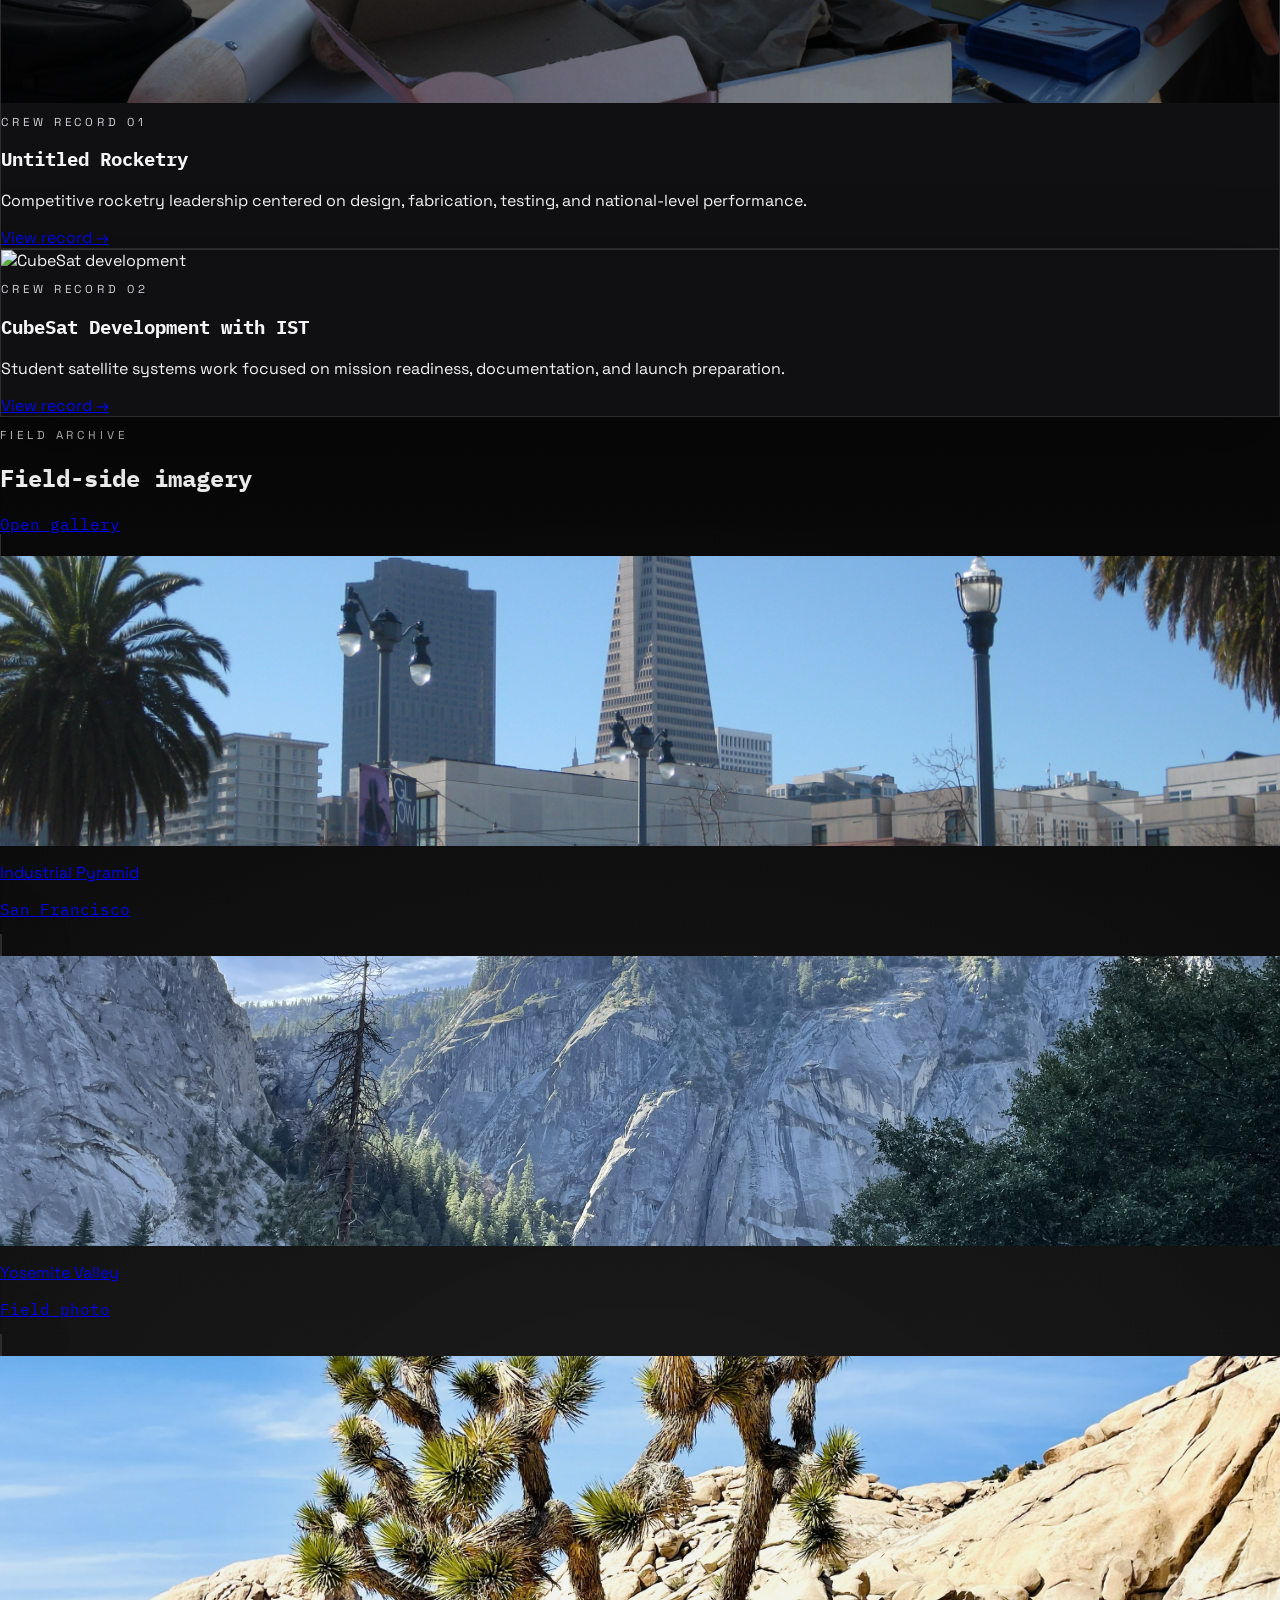
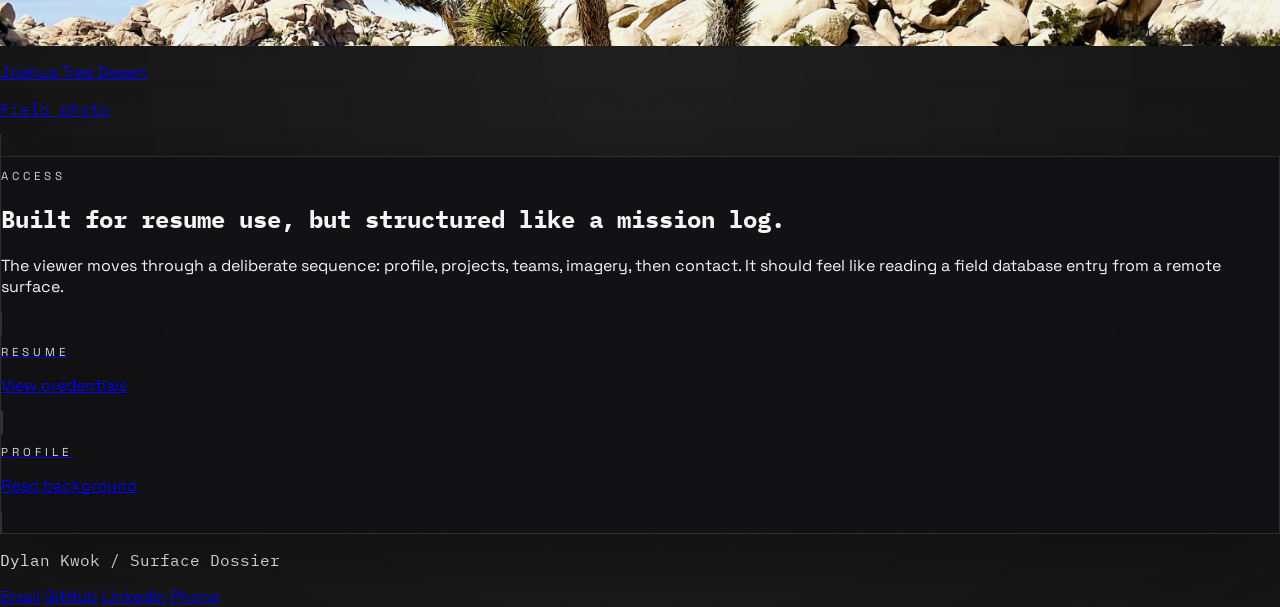
==== commit 1ce58129: "links" ====
--- a/index.html
+++ b/index.html
@@ -247,28 +247,28 @@
                 </div>
 
                 <div class="grid gap-4 sm:grid-cols-2">
-                    <div class="panel rounded-[2rem] p-4 sm:p-5 lg:row-span-2">
+                    <a href="projects.html" class="panel rounded-[2rem] p-4 sm:p-5 lg:row-span-2 cursor-pointer transition hover:border-red-400/60 hover:bg-slate-900/40">
                         <div class="flex items-center justify-between">
                             <p class="mono text-[11px] uppercase tracking-[0.35em] text-zinc-400">Primary Signal</p>
                             <span class="rounded-full border border-red-500/30 px-3 py-1 text-[10px] uppercase tracking-[0.28em] text-red-300">Live</span>
                         </div>
                         <img src="projectphotos/standingAstraea.JPG" alt="Rocket platform" class="mt-4 h-full min-h-80 w-full rounded-[1.5rem] object-cover">
                         <p class="mt-4 text-sm text-zinc-300">Modular hardware, launch preparation, and iterative build cycles.</p>
-                    </div>
-                    <div class="panel rounded-[2rem] p-4 sm:p-5">
+                    </a>
+                    <a href="projects.html" class="panel rounded-[2rem] p-4 sm:p-5 cursor-pointer transition hover:border-blue-400/60 hover:bg-slate-900/40">
                         <div class="flex items-center justify-between">
                             <p class="mono text-[11px] uppercase tracking-[0.35em] text-zinc-400">Project File</p>
                             <span class="rounded-full border border-blue-400/30 px-3 py-1 text-[10px] uppercase tracking-[0.28em] text-blue-300">Archive</span>
                         </div>
                         <img src="projectphotos/AstroForge.png" alt="AstroForge" class="mt-4 h-56 w-full rounded-[1.5rem] object-cover">
-                    </div>
-                    <div class="panel rounded-[2rem] p-4 sm:p-5">
+                    </a>
+                    <a href="projects.html" class="panel rounded-[2rem] p-4 sm:p-5 cursor-pointer transition hover:border-red-400/60 hover:bg-slate-900/40">
                         <div class="flex items-center justify-between">
                             <p class="mono text-[11px] uppercase tracking-[0.35em] text-zinc-400">Software File</p>
                             <span class="rounded-full border border-red-500/30 px-3 py-1 text-[10px] uppercase tracking-[0.28em] text-red-300">Code</span>
                         </div>
                         <img src="projectphotos/telemetrylost.png" alt="Telemetry Lost" class="mt-4 h-56 w-full rounded-[1.5rem] object-cover">
-                    </div>
+                    </a>
                 </div>
             </div>
         </div>
@@ -416,27 +416,27 @@
                 </div>
 
                 <div class="grid gap-6 md:grid-cols-3">
-                    <figure class="panel rounded-[2rem] overflow-hidden">
+                    <a href="photos.html" class="figure panel rounded-[2rem] overflow-hidden cursor-pointer transition hover:border-blue-400/60 hover:bg-slate-900/40">
                         <img src="gallery/San Francisco/IMG_0010.JPG" alt="Industrial Pyramid" class="h-72 w-full object-cover main-thumb">
                         <figcaption class="border-t border-white/10 p-4">
                             <p class="text-sm font-semibold text-white">Industrial Pyramid</p>
                             <p class="mono mt-1 text-[11px] uppercase tracking-[0.3em] text-zinc-400">San Francisco</p>
                         </figcaption>
-                    </figure>
-                    <figure class="panel rounded-[2rem] overflow-hidden">
+                    </a>
+                    <a href="photos.html" class="figure panel rounded-[2rem] overflow-hidden cursor-pointer transition hover:border-cyan-400/60 hover:bg-slate-900/40">
                         <img src="gallery/Yosemite/IMG_2978.jpg" alt="Yosemite" class="h-72 w-full object-cover main-thumb">
                         <figcaption class="border-t border-white/10 p-4">
                             <p class="text-sm font-semibold text-white">Yosemite Valley</p>
                             <p class="mono mt-1 text-[11px] uppercase tracking-[0.3em] text-zinc-400">Field photo</p>
                         </figcaption>
-                    </figure>
-                    <figure class="panel rounded-[2rem] overflow-hidden">
+                    </a>
+                    <a href="photos.html" class="figure panel rounded-[2rem] overflow-hidden cursor-pointer transition hover:border-red-400/60 hover:bg-slate-900/40">
                         <img src="gallery/Travel/IMG_5334.jpg" alt="Joshua Tree" class="h-72 w-full object-cover main-thumb">
                         <figcaption class="border-t border-white/10 p-4">
                             <p class="text-sm font-semibold text-white">Joshua Tree Desert</p>
                             <p class="mono mt-1 text-[11px] uppercase tracking-[0.3em] text-zinc-400">Field photo</p>
                         </figcaption>
-                    </figure>
+                    </a>
                 </div>
             </div>
         </section>
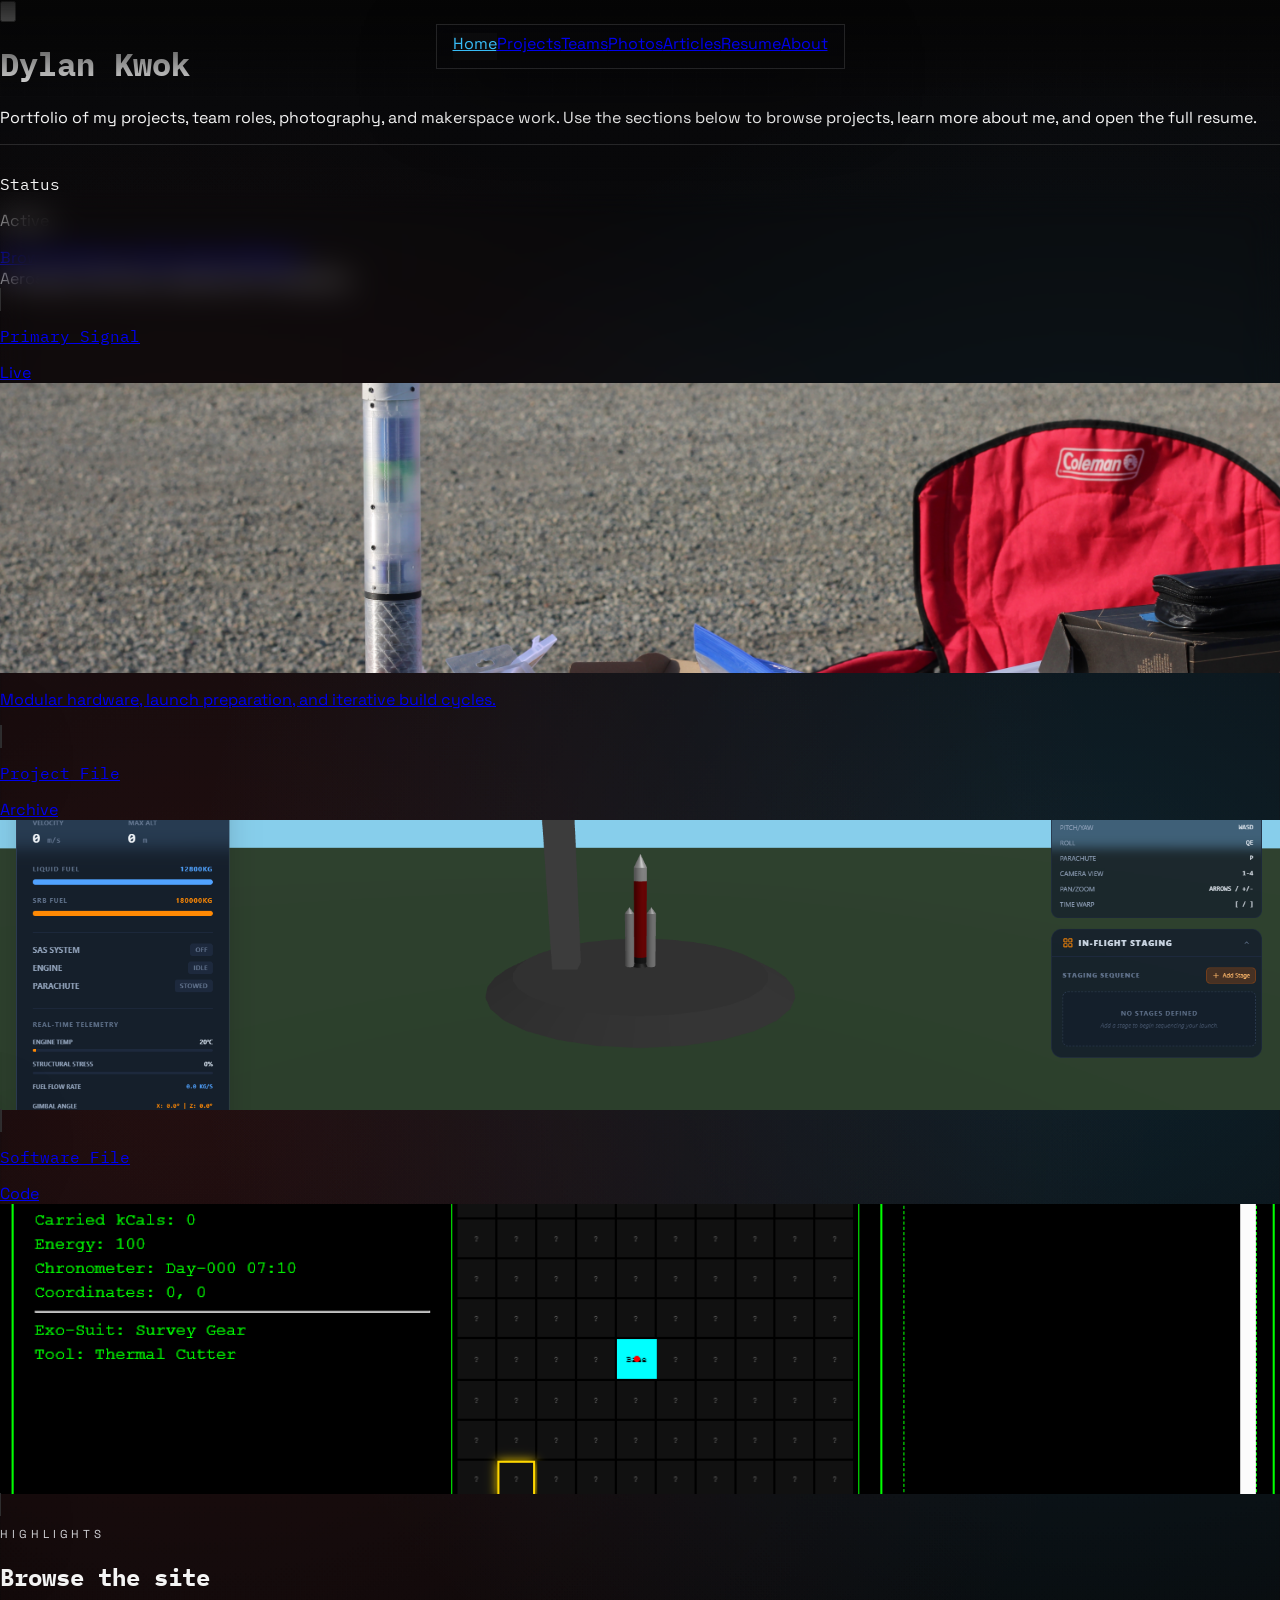
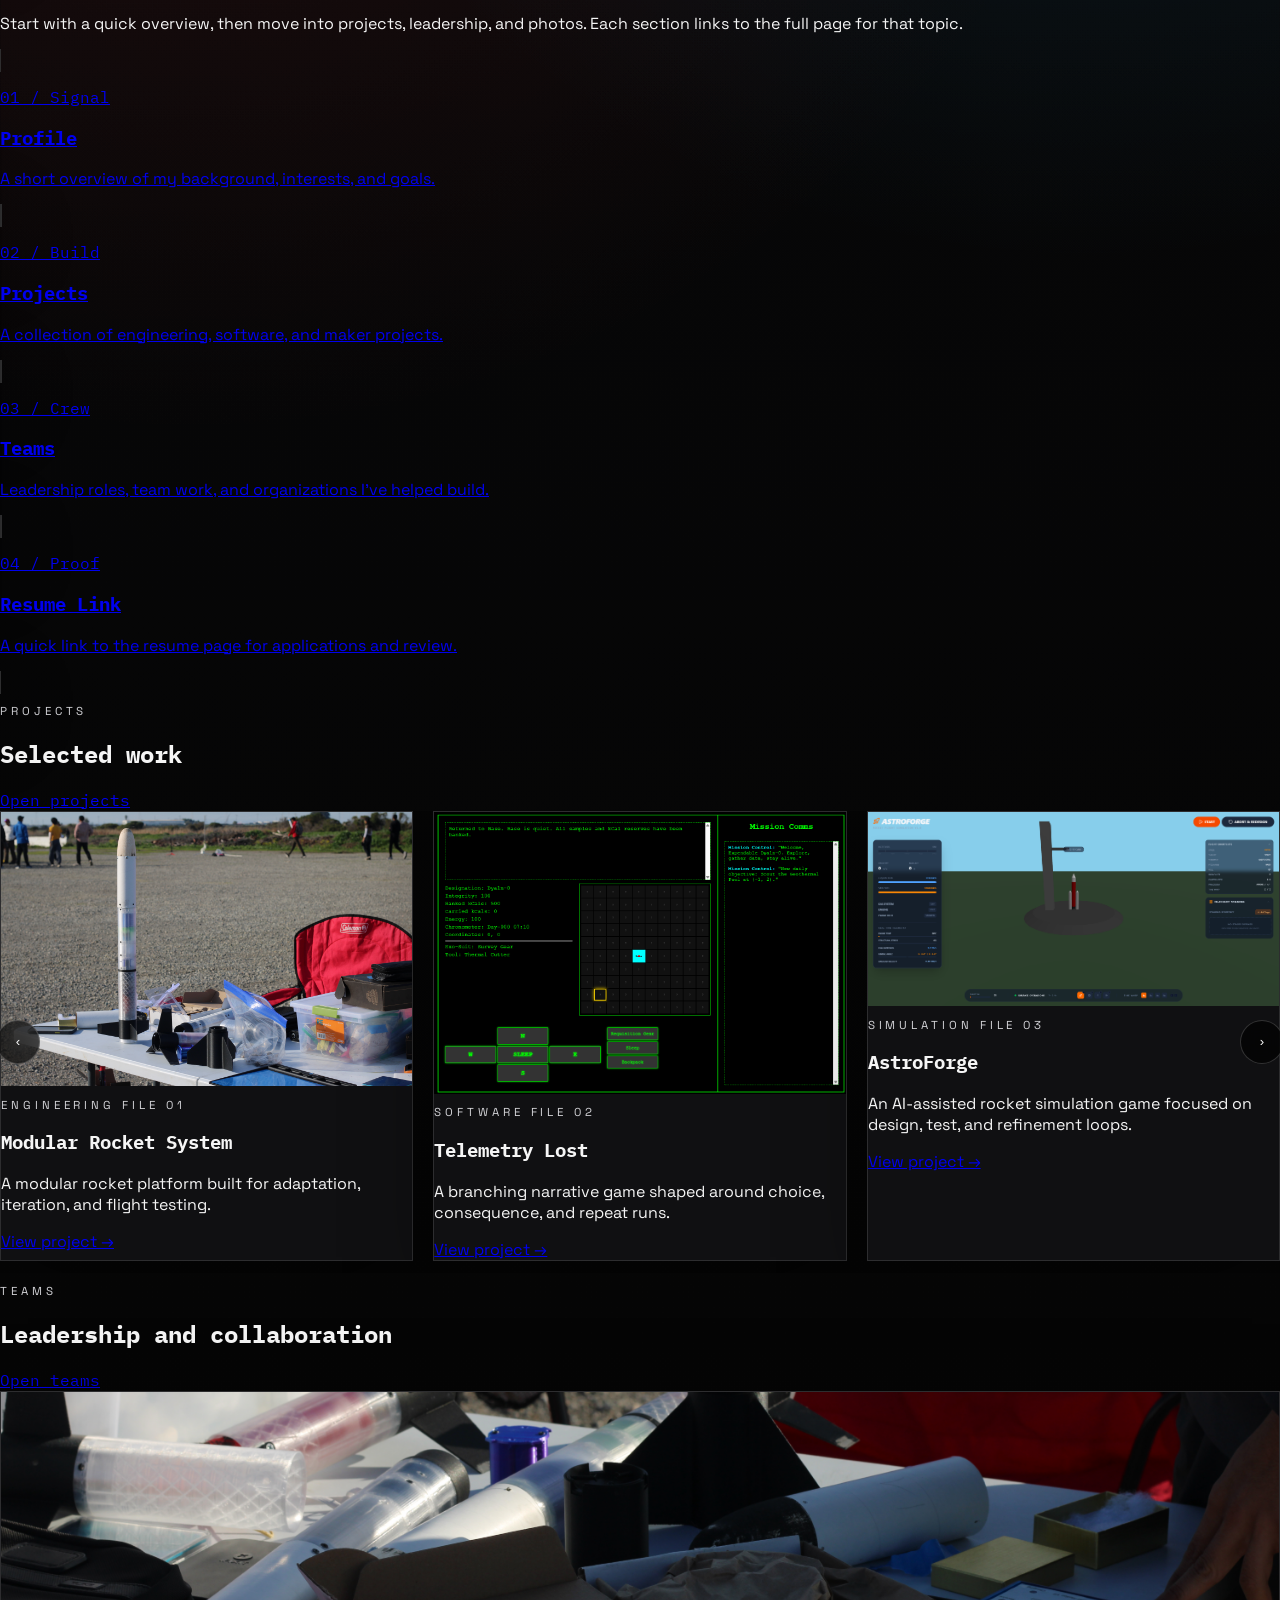
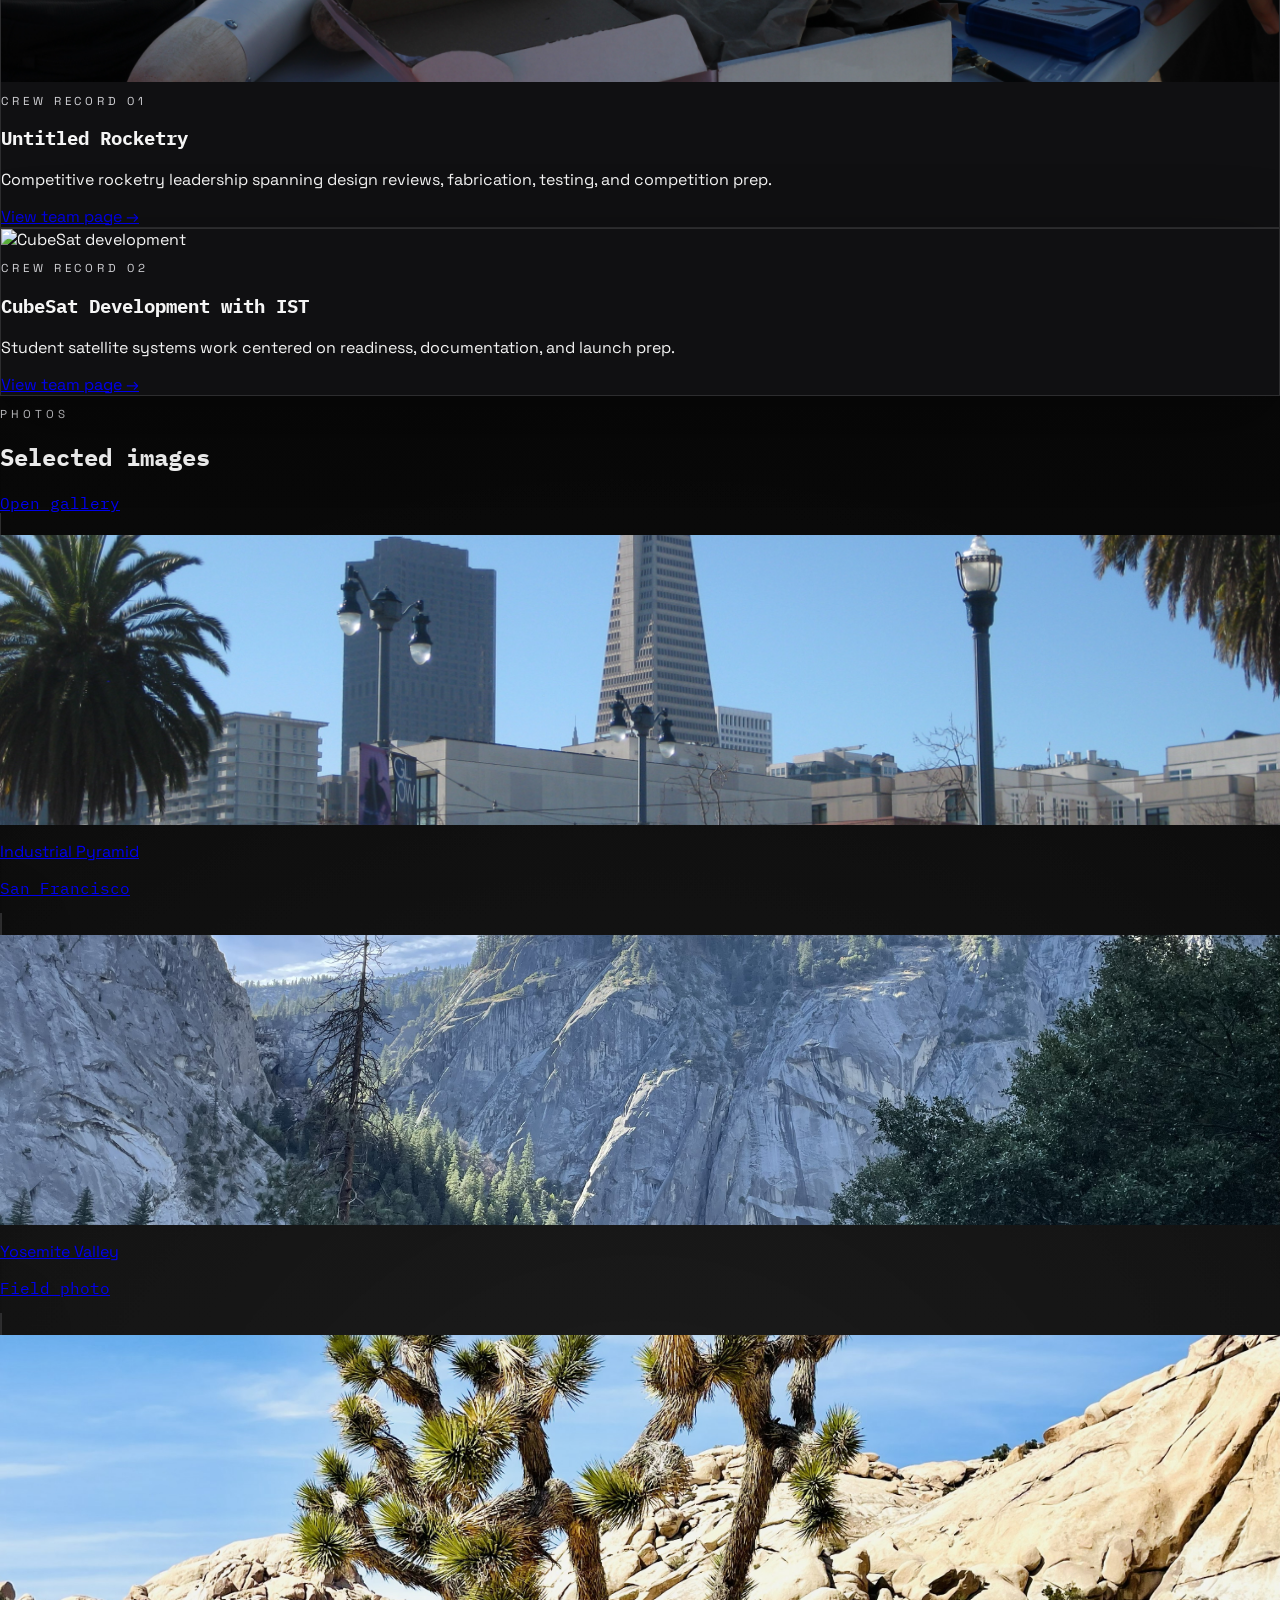
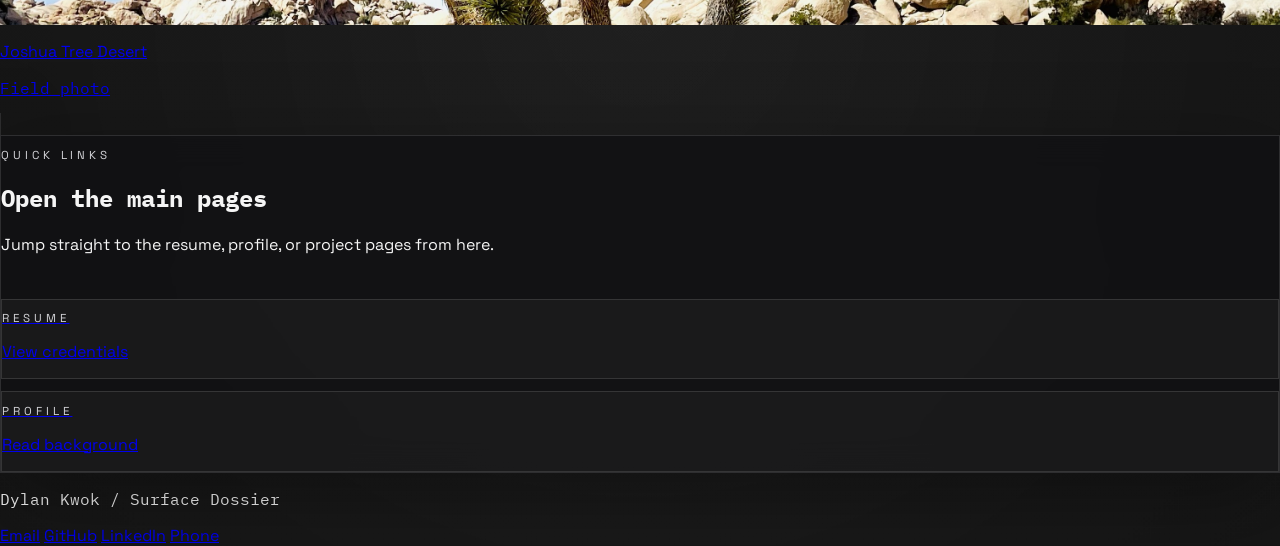
==== commit be245fba: "language" ====
--- a/index.html
+++ b/index.html
@@ -116,6 +116,18 @@
             scroll-snap-align: start;
         }
 
+        .quick-access-layout {
+            display: grid;
+            gap: 1.75rem;
+            align-items: start;
+        }
+
+        .quick-access-links {
+            display: grid;
+            gap: 0.75rem;
+            align-self: start;
+        }
+
         .carousel-control {
             position: absolute;
             top: 50%;
@@ -223,7 +235,7 @@
     <div class="mx-auto max-w-7xl px-4 pt-24 sm:px-6 lg:px-8 lg:pt-28">
             <div class="grid gap-8 lg:grid-cols-[1.05fr_0.95fr] lg:items-end">
                     <h1 class="mt-4 text-5xl font-semibold tracking-tight text-white sm:text-6xl lg:text-7xl">Dylan Kwok</h1>
-                    <p class="mt-5 max-w-2xl text-base leading-8 text-zinc-300 sm:text-lg">A structured record of aerospace systems, software, leadership, and fieldwork. The interface is staged like a mission console so the story unfolds in a deliberate sequence instead of a casual scroll.</p>
+                    <p class="mt-5 max-w-2xl text-base leading-8 text-zinc-300 sm:text-lg">Portfolio of my projects, team roles, photography, and makerspace work. Use the sections below to browse projects, learn more about me, and open the full resume.</p>
 
                     <div class="mt-8 grid gap-4 sm:grid-cols-3">
                         <div class="stat">
@@ -233,8 +245,8 @@
                     </div>
 
                     <div class="mt-8 flex flex-wrap gap-3">
-                        <a href="#mission-log" class="inline-flex items-center rounded-full border border-red-500/40 bg-red-500 px-5 py-2.5 text-sm font-semibold text-white transition hover:bg-red-400">Open Mission Log</a>
-                        <a href="#systems-archive" class="inline-flex items-center rounded-full border border-blue-400/40 bg-white px-5 py-2.5 text-sm font-semibold text-black transition hover:bg-zinc-200">View Systems Archive</a>
+                        <a href="#mission-log" class="inline-flex items-center rounded-full border border-red-500/40 bg-red-500 px-5 py-2.5 text-sm font-semibold text-white transition hover:bg-red-400">Browse Sections</a>
+                        <a href="#systems-archive" class="inline-flex items-center rounded-full border border-blue-400/40 bg-white px-5 py-2.5 text-sm font-semibold text-black transition hover:bg-zinc-200">View Projects</a>
                         <a href="resume.html" class="inline-flex items-center rounded-full border border-white/15 px-5 py-2.5 text-sm font-semibold text-white transition hover:border-blue-300 hover:text-blue-200">Resume</a>
                     </div>
 
@@ -246,7 +258,7 @@
                     </div>
                 </div>
 
-                <div class="grid gap-4 sm:grid-cols-2">
+                <div class="mt-6 grid gap-4 sm:grid-cols-2 lg:mt-10">
                     <a href="projects.html" class="panel rounded-[2rem] p-4 sm:p-5 lg:row-span-2 cursor-pointer transition hover:border-red-400/60 hover:bg-slate-900/40">
                         <div class="flex items-center justify-between">
                             <p class="mono text-[11px] uppercase tracking-[0.35em] text-zinc-400">Primary Signal</p>
@@ -279,10 +291,10 @@
             <div class="mx-auto max-w-7xl">
                 <div class="mb-10 flex flex-col gap-3 sm:flex-row sm:items-end sm:justify-between">
                     <div>
-                        <p class="label text-blue-300">Mission Log</p>
-                        <h2 class="mt-3 text-3xl font-semibold tracking-tight text-white sm:text-4xl">The story, in order</h2>
-                    </div>
-                    <p class="max-w-xl text-sm leading-7 text-zinc-400">The page is staged as a sequence: who I am, what I build, who I work with, and where the evidence lives.</p>
+                        <p class="label text-blue-300">Highlights</p>
+                        <h2 class="mt-3 text-3xl font-semibold tracking-tight text-white sm:text-4xl">Browse the site</h2>
+                    </div>
+                    <p class="max-w-xl text-sm leading-7 text-zinc-400">Start with a quick overview, then move into projects, leadership, and photos. Each section links to the full page for that topic.</p>
                 </div>
 
                 <div class="grid gap-4 lg:grid-cols-4">
@@ -290,28 +302,28 @@
                         <article>
                             <p class="mono text-[11px] uppercase tracking-[0.32em] text-zinc-400">01 / Signal</p>
                             <h3 class="mt-4 text-xl font-semibold text-white">Profile</h3>
-                            <p class="mt-3 text-sm leading-7 text-zinc-300">A structured introduction that reads like a dossier, not a casual intro.</p>
+                            <p class="mt-3 text-sm leading-7 text-zinc-300">A short overview of my background, interests, and goals.</p>
                         </article>
                     </a>
                     <a href="projects.html" class="panel rounded-[1.75rem] p-5 cursor-pointer transition hover:border-red-400/60 hover:bg-slate-900/40">
                         <article>
                             <p class="mono text-[11px] uppercase tracking-[0.32em] text-zinc-400">02 / Build</p>
                             <h3 class="mt-4 text-xl font-semibold text-white">Projects</h3>
-                            <p class="mt-3 text-sm leading-7 text-zinc-300">Personal engineering and software work presented as a clean archive.</p>
+                            <p class="mt-3 text-sm leading-7 text-zinc-300">A collection of engineering, software, and maker projects.</p>
                         </article>
                     </a>
                     <a href="teams.html" class="panel rounded-[1.75rem] p-5 cursor-pointer transition hover:border-cyan-400/60 hover:bg-slate-900/40">
                         <article>
                             <p class="mono text-[11px] uppercase tracking-[0.32em] text-zinc-400">03 / Crew</p>
                             <h3 class="mt-4 text-xl font-semibold text-white">Teams</h3>
-                            <p class="mt-3 text-sm leading-7 text-zinc-300">Organizations and leadership roles separated into their own record set.</p>
+                            <p class="mt-3 text-sm leading-7 text-zinc-300">Leadership roles, team work, and organizations I’ve helped build.</p>
                         </article>
                     </a>
                     <a href="resume.html" class="panel rounded-[1.75rem] p-5 cursor-pointer transition hover:border-green-400/60 hover:bg-slate-900/40">
                         <article>
                             <p class="mono text-[11px] uppercase tracking-[0.32em] text-zinc-400">04 / Proof</p>
                             <h3 class="mt-4 text-xl font-semibold text-white">Resume Link</h3>
-                            <p class="mt-3 text-sm leading-7 text-zinc-300">Built to be professional enough for admissions, internships, and resume use.</p>
+                            <p class="mt-3 text-sm leading-7 text-zinc-300">A quick link to the resume page for applications and review.</p>
                         </article>
                     </a>
                 </div>
@@ -322,10 +334,10 @@
             <div class="mx-auto max-w-7xl">
                 <div class="mb-10 flex flex-col gap-3 sm:flex-row sm:items-end sm:justify-between">
                     <div>
-                        <p class="label text-red-300">Systems Archive</p>
-                        <h2 class="mt-3 text-3xl font-semibold tracking-tight text-white sm:text-4xl">Selected project files</h2>
-                    </div>
-                    <a href="projects.html" class="mono text-sm uppercase tracking-[0.28em] text-zinc-400 transition hover:text-blue-300">Open archive</a>
+                        <p class="label text-red-300">Projects</p>
+                        <h2 class="mt-3 text-3xl font-semibold tracking-tight text-white sm:text-4xl">Selected work</h2>
+                    </div>
+                    <a href="projects.html" class="mono text-sm uppercase tracking-[0.28em] text-zinc-400 transition hover:text-blue-300">Open projects</a>
                 </div>
 
                 <div class="carousel-shell">
@@ -337,8 +349,8 @@
                         <div class="p-6">
                             <p class="label text-red-300">Engineering File 01</p>
                             <h3 class="mt-3 text-2xl font-semibold text-white">Modular Rocket System</h3>
-                            <p class="mt-3 text-sm leading-7 text-zinc-300">A configurable launch platform designed for adaptability, testing, and controlled iteration.</p>
-                            <a href="projects.html" class="mt-6 inline-flex text-sm font-semibold text-blue-300 transition hover:text-blue-200">Read file →</a>
+                            <p class="mt-3 text-sm leading-7 text-zinc-300">A modular rocket platform built for adaptation, iteration, and flight testing.</p>
+                            <a href="projects.html" class="mt-6 inline-flex text-sm font-semibold text-blue-300 transition hover:text-blue-200">View project →</a>
                         </div>
                     </article>
                     <article class="panel carousel-card rounded-[2rem] overflow-hidden">
@@ -346,8 +358,8 @@
                         <div class="p-6">
                             <p class="label text-blue-300">Software File 02</p>
                             <h3 class="mt-3 text-2xl font-semibold text-white">Telemetry Lost</h3>
-                            <p class="mt-3 text-sm leading-7 text-zinc-300">A narrative game with branching choices and systems-based play structure.</p>
-                            <a href="projects.html" class="mt-6 inline-flex text-sm font-semibold text-red-300 transition hover:text-red-200">Read file →</a>
+                            <p class="mt-3 text-sm leading-7 text-zinc-300">A branching narrative game shaped around choice, consequence, and repeat runs.</p>
+                            <a href="projects.html" class="mt-6 inline-flex text-sm font-semibold text-red-300 transition hover:text-red-200">View project →</a>
                         </div>
                     </article>
                     <article class="panel carousel-card rounded-[2rem] overflow-hidden">
@@ -355,8 +367,8 @@
                         <div class="p-6">
                             <p class="label text-red-300">Simulation File 03</p>
                             <h3 class="mt-3 text-2xl font-semibold text-white">AstroForge</h3>
-                            <p class="mt-3 text-sm leading-7 text-zinc-300">An AI-assisted rocket simulation game built around design-test-refine loops.</p>
-                            <a href="projects.html" class="mt-6 inline-flex text-sm font-semibold text-blue-300 transition hover:text-blue-200">Read file →</a>
+                            <p class="mt-3 text-sm leading-7 text-zinc-300">An AI-assisted rocket simulation game focused on design, test, and refinement loops.</p>
+                            <a href="projects.html" class="mt-6 inline-flex text-sm font-semibold text-blue-300 transition hover:text-blue-200">View project →</a>
                         </div>
                     </article>
                     </div>
@@ -368,10 +380,10 @@
             <div class="mx-auto max-w-7xl">
                 <div class="mb-10 flex flex-col gap-3 sm:flex-row sm:items-end sm:justify-between">
                     <div>
-                        <p class="label text-blue-300">Crew Records</p>
-                        <h2 class="mt-3 text-3xl font-semibold tracking-tight text-white sm:text-4xl">Teams and leadership</h2>
-                    </div>
-                    <a href="teams.html" class="mono text-sm uppercase tracking-[0.28em] text-zinc-400 transition hover:text-red-300">Open records</a>
+                        <p class="label text-blue-300">Teams</p>
+                        <h2 class="mt-3 text-3xl font-semibold tracking-tight text-white sm:text-4xl">Leadership and collaboration</h2>
+                    </div>
+                    <a href="teams.html" class="mono text-sm uppercase tracking-[0.28em] text-zinc-400 transition hover:text-red-300">Open teams</a>
                 </div>
 
                 <div class="grid gap-6 lg:grid-cols-2">
@@ -383,8 +395,8 @@
                             <div class="p-6">
                                 <p class="label text-red-300">Crew Record 01</p>
                                 <h3 class="mt-3 text-2xl font-semibold text-white">Untitled Rocketry</h3>
-                                <p class="mt-3 text-sm leading-7 text-zinc-300">Competitive rocketry leadership centered on design, fabrication, testing, and national-level performance.</p>
-                                <a href="teams.html#team-1" class="mt-6 inline-flex text-sm font-semibold text-blue-300 transition hover:text-blue-200">View record →</a>
+                                <p class="mt-3 text-sm leading-7 text-zinc-300">Competitive rocketry leadership spanning design reviews, fabrication, testing, and competition prep.</p>
+                                <a href="teams.html#team-1" class="mt-6 inline-flex text-sm font-semibold text-blue-300 transition hover:text-blue-200">View team page →</a>
                             </div>
                         </div>
                     </article>
@@ -396,8 +408,8 @@
                             <div class="p-6">
                                 <p class="label text-blue-300">Crew Record 02</p>
                                 <h3 class="mt-3 text-2xl font-semibold text-white">CubeSat Development with IST</h3>
-                                <p class="mt-3 text-sm leading-7 text-zinc-300">Student satellite systems work focused on mission readiness, documentation, and launch preparation.</p>
-                                <a href="teams.html#team-3" class="mt-6 inline-flex text-sm font-semibold text-red-300 transition hover:text-red-200">View record →</a>
+                                <p class="mt-3 text-sm leading-7 text-zinc-300">Student satellite systems work centered on readiness, documentation, and launch prep.</p>
+                                <a href="teams.html#team-3" class="mt-6 inline-flex text-sm font-semibold text-red-300 transition hover:text-red-200">View team page →</a>
                             </div>
                         </div>
                     </article>
@@ -409,8 +421,8 @@
             <div class="mx-auto max-w-7xl">
                 <div class="mb-10 flex flex-col gap-3 sm:flex-row sm:items-end sm:justify-between">
                     <div>
-                        <p class="label text-red-300">Field Archive</p>
-                        <h2 class="mt-3 text-3xl font-semibold tracking-tight text-white sm:text-4xl">Field-side imagery</h2>
+                        <p class="label text-red-300">Photos</p>
+                        <h2 class="mt-3 text-3xl font-semibold tracking-tight text-white sm:text-4xl">Selected images</h2>
                     </div>
                     <a href="photos.html" class="mono text-sm uppercase tracking-[0.28em] text-zinc-400 transition hover:text-blue-300">Open gallery</a>
                 </div>
@@ -443,19 +455,19 @@
 
         <section class="border-t border-white/10 px-4 pb-16 pt-4 sm:px-6 lg:px-8 lg:pb-20">
             <div class="mx-auto max-w-7xl">
-                <div class="panel rounded-[2rem] px-6 py-8 sm:px-8 lg:px-10">
-                    <div class="grid gap-8 lg:grid-cols-[1.1fr_0.9fr] lg:items-center">
+                <div class="panel rounded-[2rem] px-6 py-8 sm:px-8 lg:px-10 lg:py-6">
+                    <div class="quick-access-layout lg:grid-cols-[minmax(0,1.15fr)_minmax(18rem,0.85fr)]">
                         <div>
-                            <p class="label text-blue-300">Access</p>
-                            <h2 class="mt-3 text-3xl font-semibold tracking-tight text-white sm:text-4xl">Built for resume use, but structured like a mission log.</h2>
-                            <p class="mt-4 max-w-2xl text-base leading-8 text-zinc-300">The viewer moves through a deliberate sequence: profile, projects, teams, imagery, then contact. It should feel like reading a field database entry from a remote surface.</p>
-                        </div>
-                        <div class="grid gap-3 sm:grid-cols-2">
-                            <a href="resume.html" class="frame rounded-[1.5rem] px-5 py-5 transition hover:border-blue-300">
+                            <p class="label text-blue-300">Quick Links</p>
+                            <h2 class="mt-3 text-2xl font-semibold tracking-tight text-white sm:text-3xl">Open the main pages</h2>
+                            <p class="mt-4 max-w-xl text-sm leading-7 text-zinc-300">Jump straight to the resume, profile, or project pages from here.</p>
+                        </div>
+                        <div class="quick-access-links sm:grid-cols-2 lg:justify-self-end">
+                            <a href="resume.html" class="frame rounded-[1.5rem] px-5 py-4 transition hover:border-blue-300">
                                 <p class="label text-red-300">Resume</p>
                                 <p class="mt-3 text-lg font-semibold text-white">View credentials</p>
                             </a>
-                            <a href="about.html" class="frame rounded-[1.5rem] px-5 py-5 transition hover:border-red-300">
+                            <a href="about.html" class="frame rounded-[1.5rem] px-5 py-4 transition hover:border-red-300">
                                 <p class="label text-blue-300">Profile</p>
                                 <p class="mt-3 text-lg font-semibold text-white">Read background</p>
                             </a>
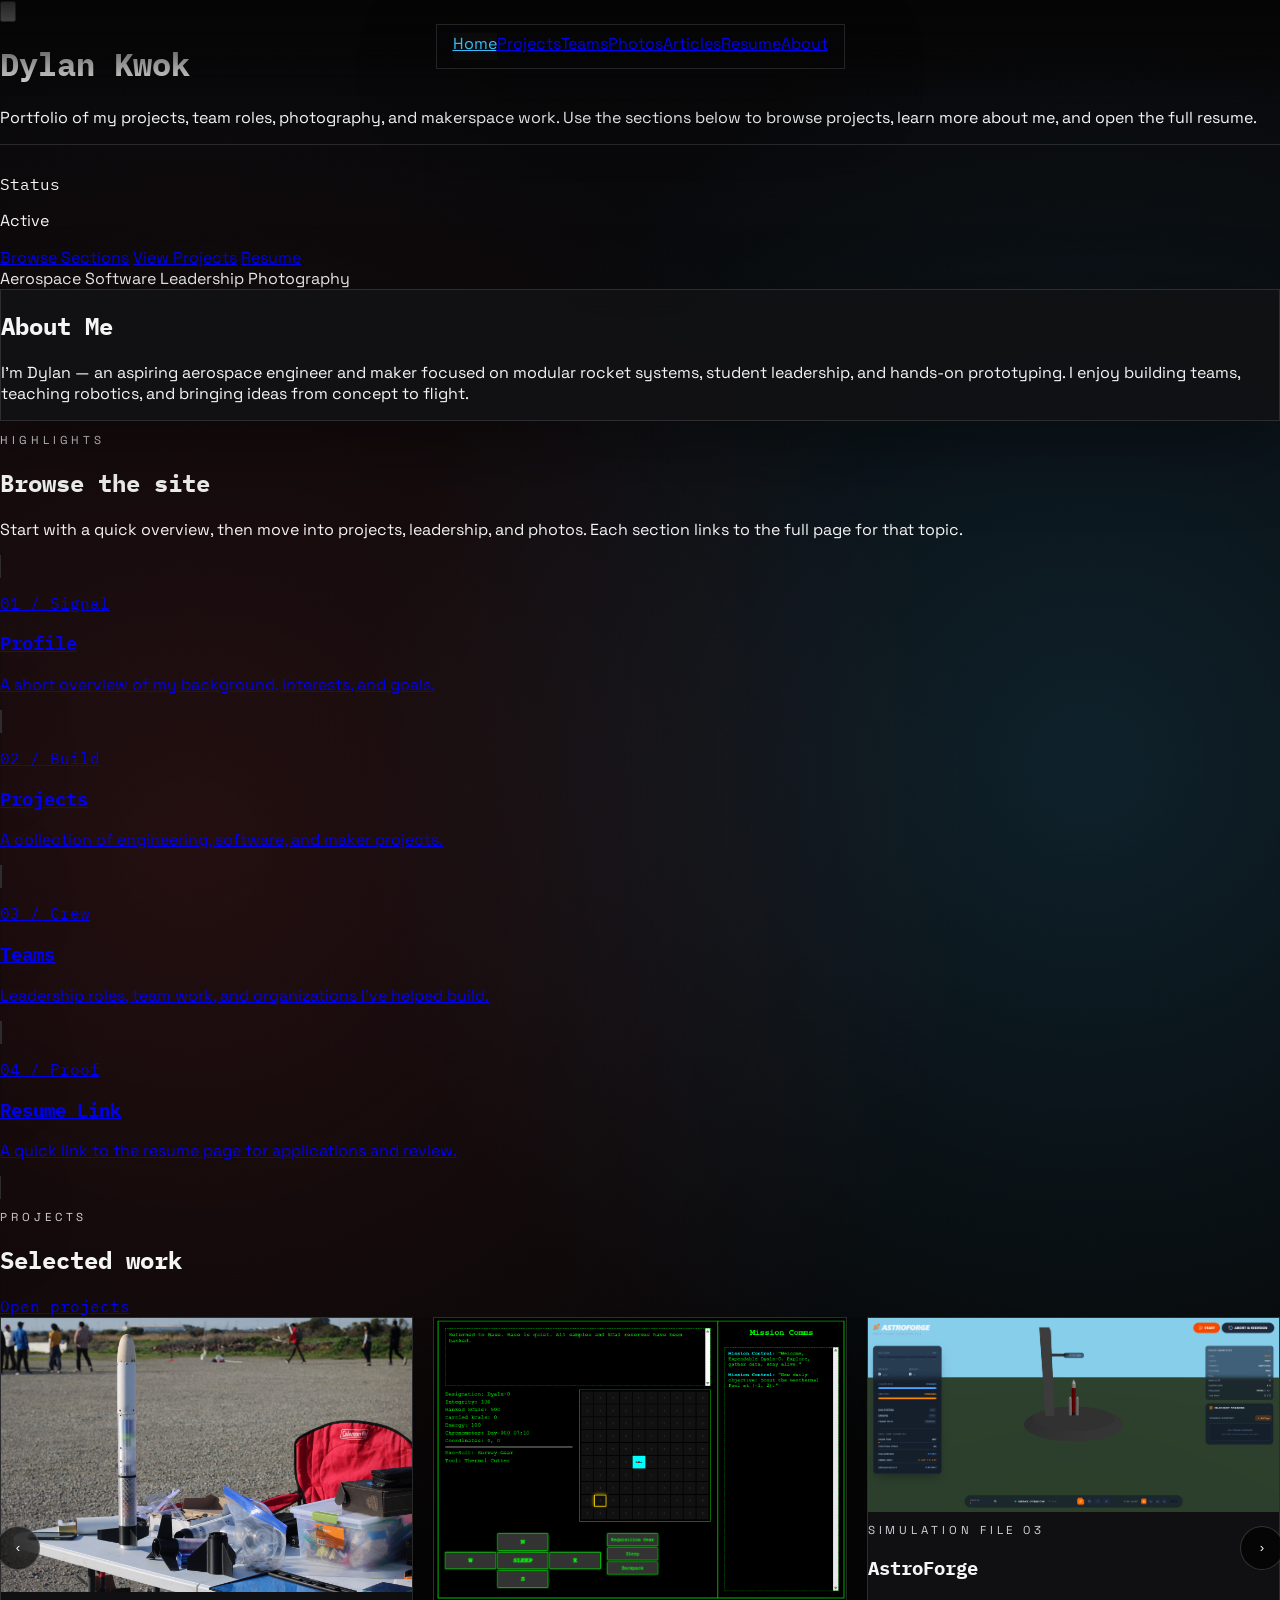
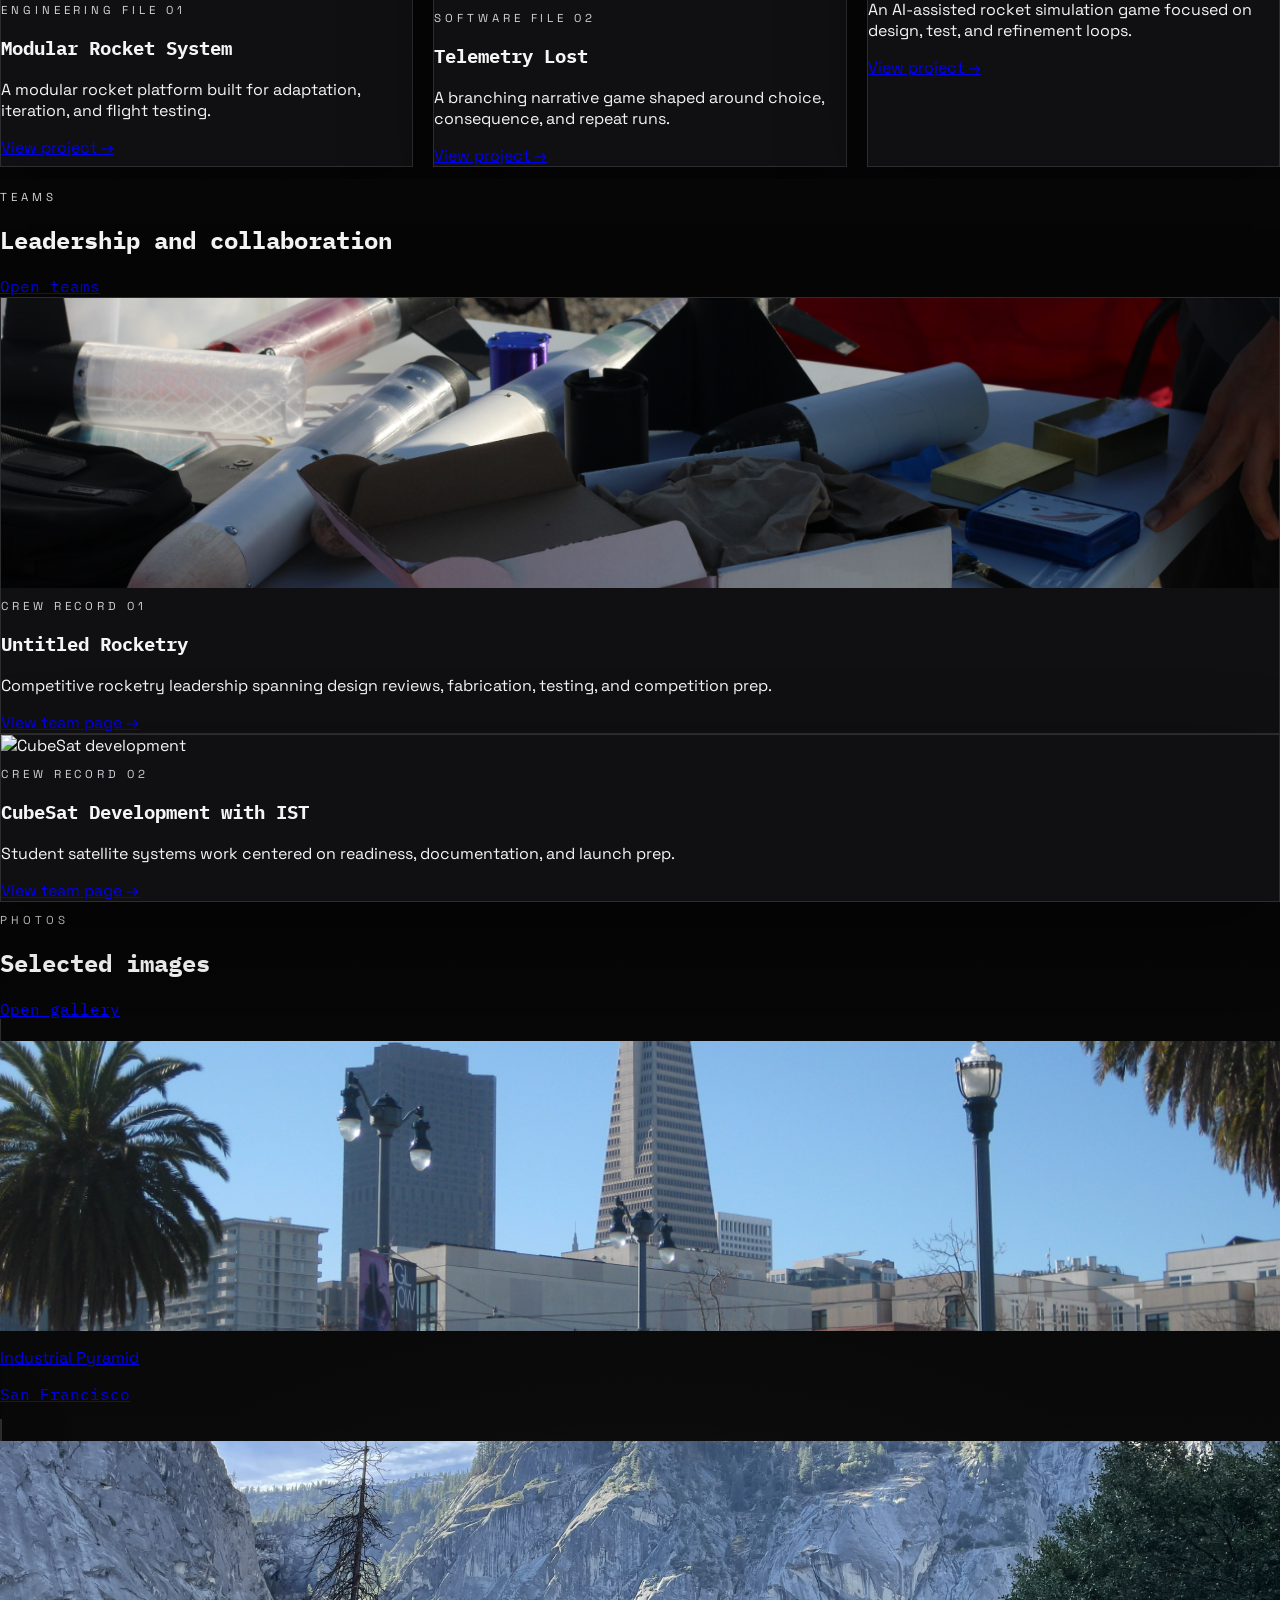
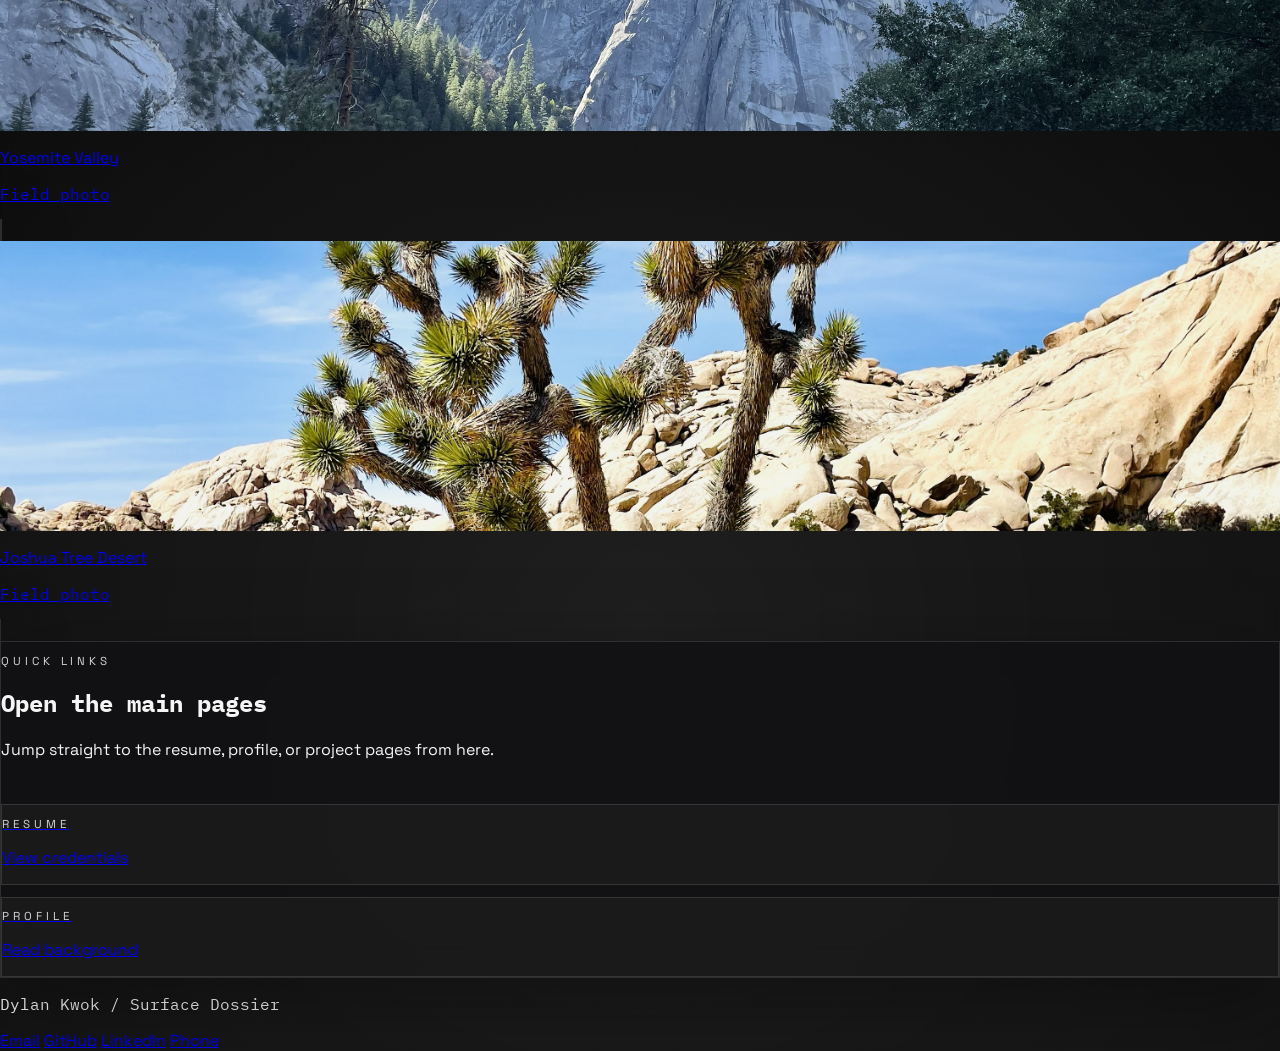
==== commit 918142ef: "homepageagain" ====
--- a/index.html
+++ b/index.html
@@ -258,30 +258,12 @@
                     </div>
                 </div>
 
-                <div class="mt-6 grid gap-4 sm:grid-cols-2 lg:mt-10">
-                    <a href="projects.html" class="panel rounded-[2rem] p-4 sm:p-5 lg:row-span-2 cursor-pointer transition hover:border-red-400/60 hover:bg-slate-900/40">
-                        <div class="flex items-center justify-between">
-                            <p class="mono text-[11px] uppercase tracking-[0.35em] text-zinc-400">Primary Signal</p>
-                            <span class="rounded-full border border-red-500/30 px-3 py-1 text-[10px] uppercase tracking-[0.28em] text-red-300">Live</span>
-                        </div>
-                        <img src="projectphotos/standingAstraea.JPG" alt="Rocket platform" class="mt-4 h-full min-h-80 w-full rounded-[1.5rem] object-cover">
-                        <p class="mt-4 text-sm text-zinc-300">Modular hardware, launch preparation, and iterative build cycles.</p>
-                    </a>
-                    <a href="projects.html" class="panel rounded-[2rem] p-4 sm:p-5 cursor-pointer transition hover:border-blue-400/60 hover:bg-slate-900/40">
-                        <div class="flex items-center justify-between">
-                            <p class="mono text-[11px] uppercase tracking-[0.35em] text-zinc-400">Project File</p>
-                            <span class="rounded-full border border-blue-400/30 px-3 py-1 text-[10px] uppercase tracking-[0.28em] text-blue-300">Archive</span>
-                        </div>
-                        <img src="projectphotos/AstroForge.png" alt="AstroForge" class="mt-4 h-56 w-full rounded-[1.5rem] object-cover">
-                    </a>
-                    <a href="projects.html" class="panel rounded-[2rem] p-4 sm:p-5 cursor-pointer transition hover:border-red-400/60 hover:bg-slate-900/40">
-                        <div class="flex items-center justify-between">
-                            <p class="mono text-[11px] uppercase tracking-[0.35em] text-zinc-400">Software File</p>
-                            <span class="rounded-full border border-red-500/30 px-3 py-1 text-[10px] uppercase tracking-[0.28em] text-red-300">Code</span>
-                        </div>
-                        <img src="projectphotos/telemetrylost.png" alt="Telemetry Lost" class="mt-4 h-56 w-full rounded-[1.5rem] object-cover">
-                    </a>
-                </div>
+                <!-- Short About Me (homepage) -->
+                <div class="mt-8 bg-slate-900/60 panel rounded-[1.5rem] p-6">
+                    <h2 class="text-2xl font-semibold text-white">About Me</h2>
+                    <p class="mt-3 text-sm leading-7 text-zinc-300">I’m Dylan — an aspiring aerospace engineer and maker focused on modular rocket systems, student leadership, and hands-on prototyping. I enjoy building teams, teaching robotics, and bringing ideas from concept to flight.</p>
+                </div>
+
             </div>
         </div>
     </header>
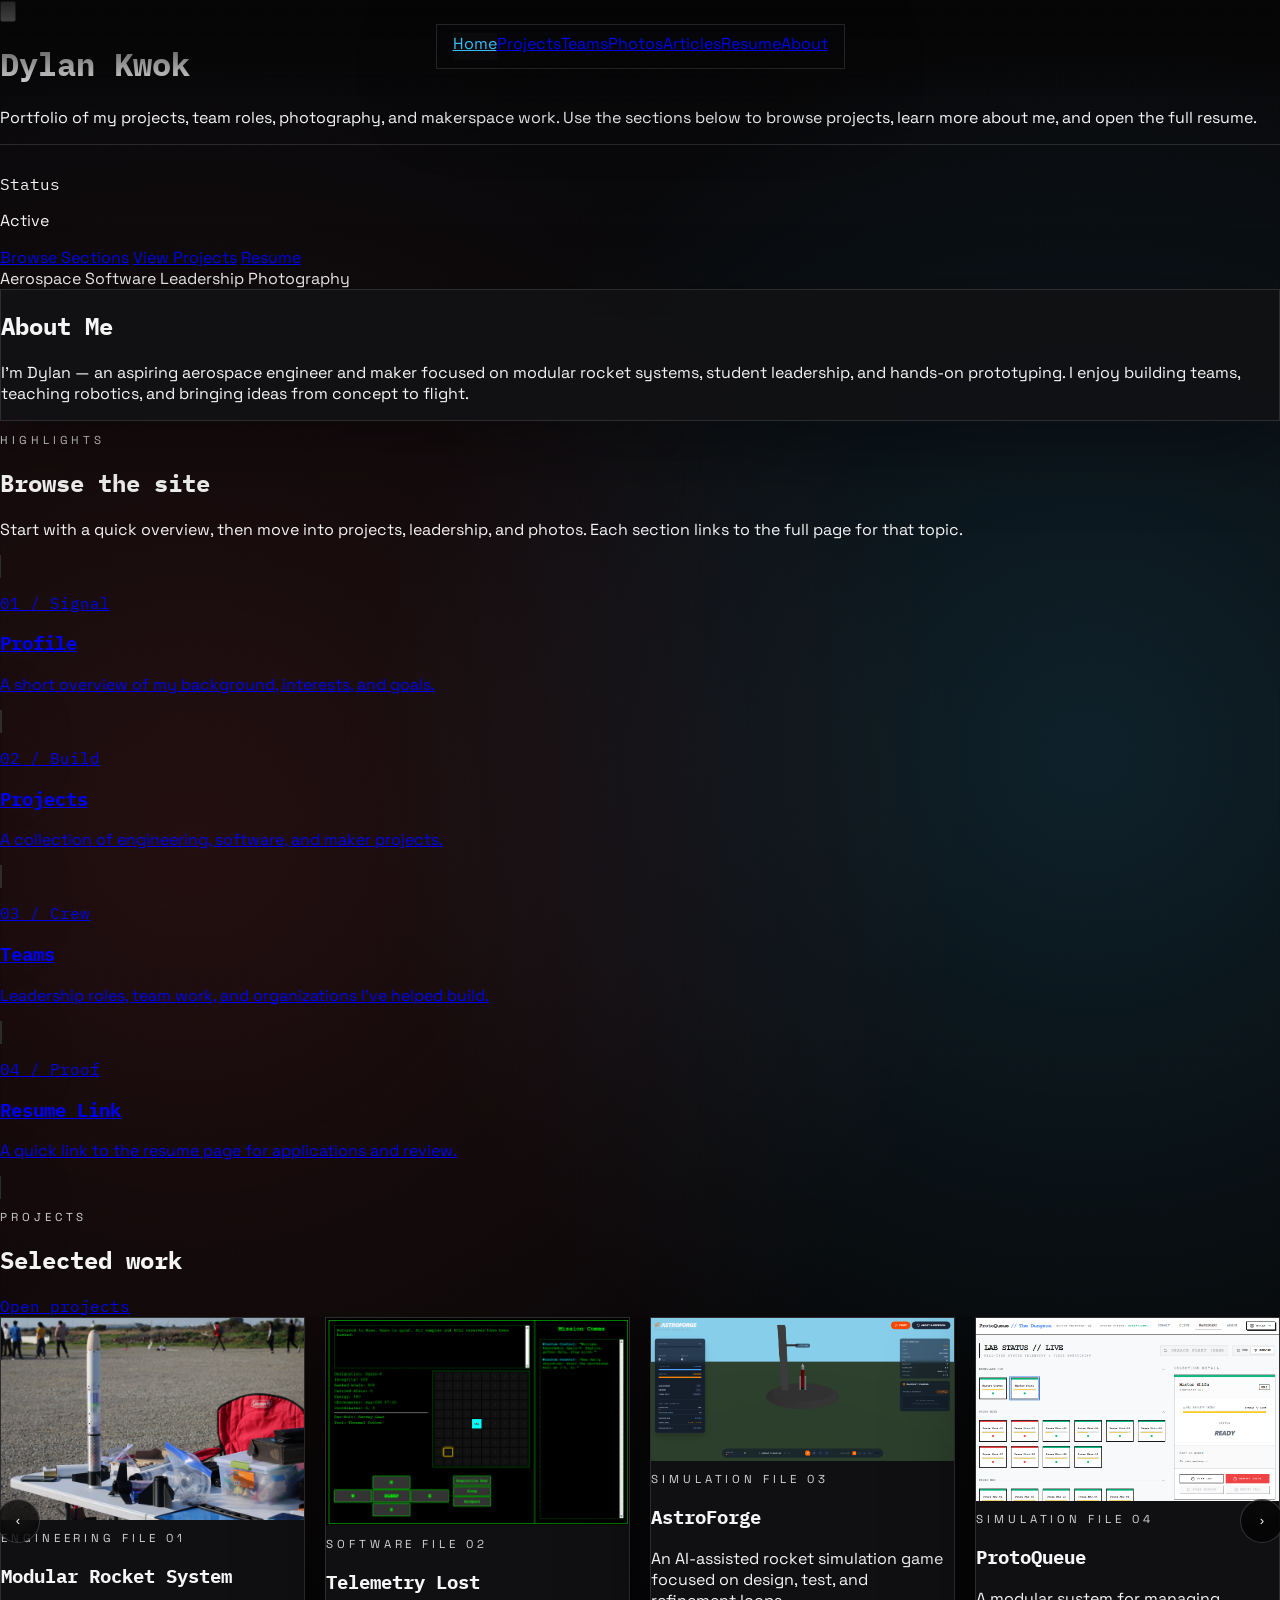
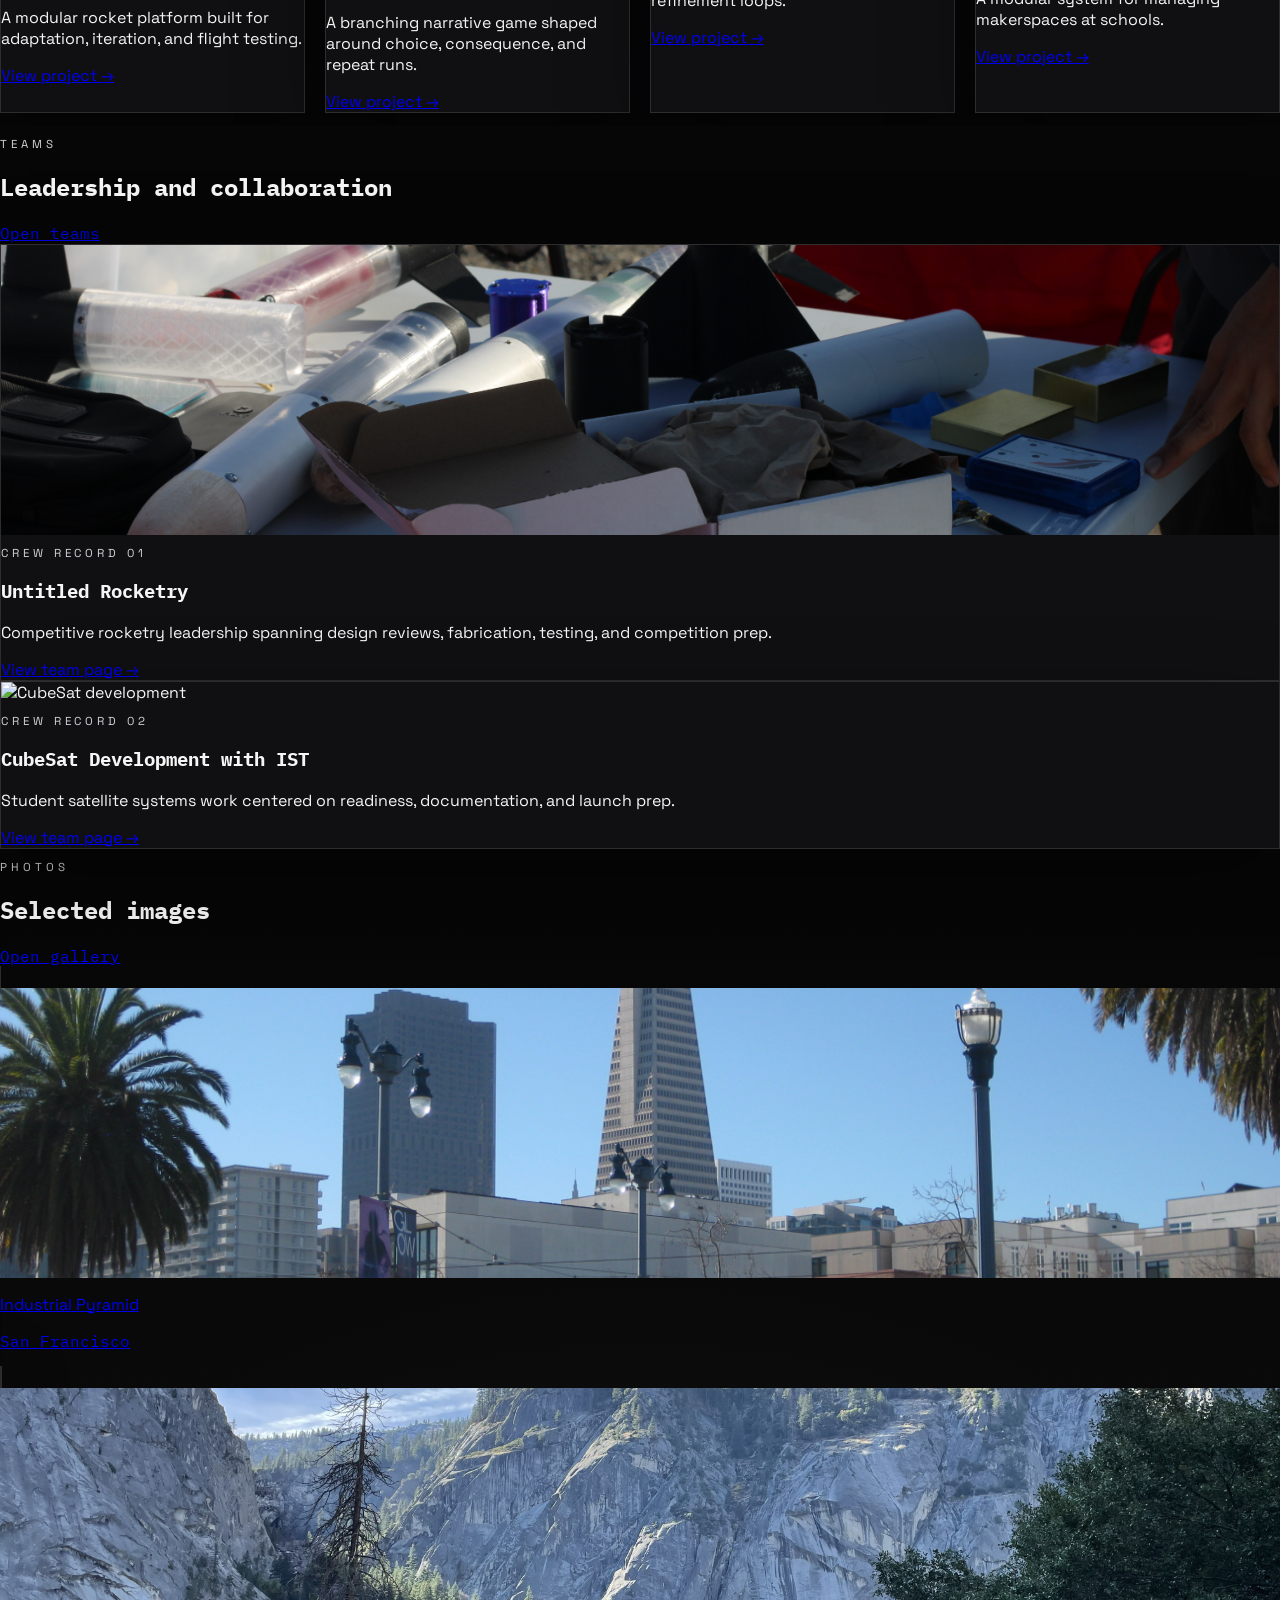
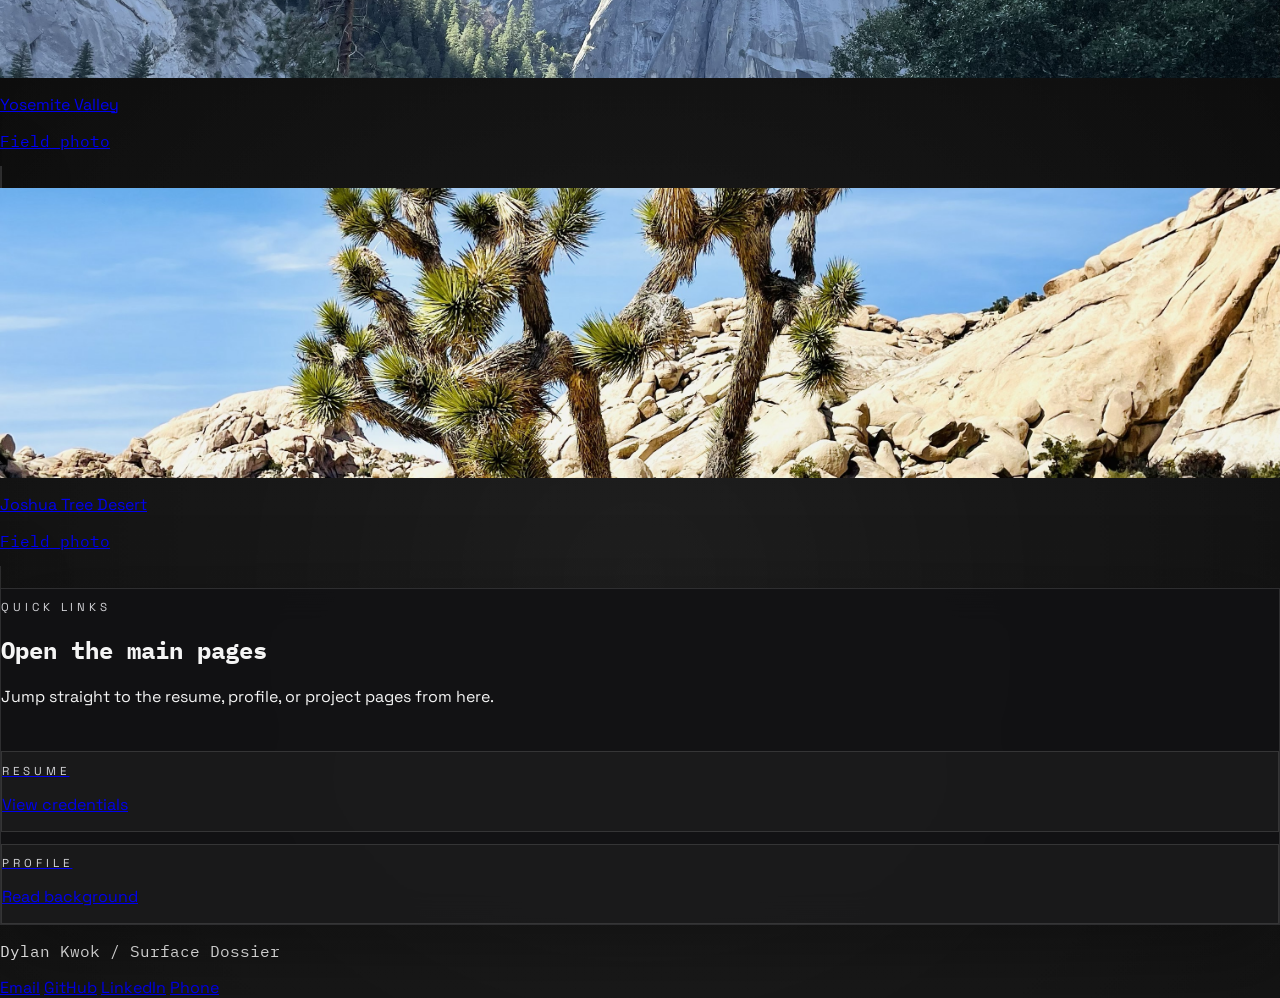
==== commit 1e18f9ed: "protoqueue" ====
--- a/index.html
+++ b/index.html
@@ -326,6 +326,7 @@
                     <button id="projects-carousel-prev" class="carousel-control prev" type="button" aria-label="Scroll projects left">‹</button>
                     <button id="projects-carousel-next" class="carousel-control next" type="button" aria-label="Scroll projects right">›</button>
                     <div id="projects-carousel" class="carousel-track">
+
                     <article class="panel carousel-card rounded-[2rem] overflow-hidden">
                         <img src="projectphotos/standingAstraea.JPG" alt="Modular rocket system" class="h-56 w-full object-cover main-thumb">
                         <div class="p-6">
@@ -335,6 +336,7 @@
                             <a href="projects.html" class="mt-6 inline-flex text-sm font-semibold text-blue-300 transition hover:text-blue-200">View project →</a>
                         </div>
                     </article>
+
                     <article class="panel carousel-card rounded-[2rem] overflow-hidden">
                         <img src="projectphotos/telemetrylost.png" alt="Telemetry Lost" class="h-56 w-full object-cover main-thumb">
                         <div class="p-6">
@@ -344,12 +346,23 @@
                             <a href="projects.html" class="mt-6 inline-flex text-sm font-semibold text-red-300 transition hover:text-red-200">View project →</a>
                         </div>
                     </article>
+
                     <article class="panel carousel-card rounded-[2rem] overflow-hidden">
                         <img src="projectphotos/AstroForge.png" alt="AstroForge" class="h-56 w-full object-cover main-thumb">
                         <div class="p-6">
                             <p class="label text-red-300">Simulation File 03</p>
                             <h3 class="mt-3 text-2xl font-semibold text-white">AstroForge</h3>
                             <p class="mt-3 text-sm leading-7 text-zinc-300">An AI-assisted rocket simulation game focused on design, test, and refinement loops.</p>
+                            <a href="projects.html" class="mt-6 inline-flex text-sm font-semibold text-blue-300 transition hover:text-blue-200">View project →</a>
+                        </div>
+                    </article>
+
+                    <article class="panel carousel-card rounded-[2rem] overflow-hidden">
+                        <img src="projectphotos/ProtoQueueDashboard.png" alt="ProtoQueue Dashboard" class="h-56 w-full object-cover main-thumb">
+                        <div class="p-6">
+                            <p class="label text-red-300">Simulation File 04</p>
+                            <h3 class="mt-3 text-2xl font-semibold text-white">ProtoQueue</h3>
+                            <p class="mt-3 text-sm leading-7 text-zinc-300">A modular system for managing makerspaces at schools.</p>
                             <a href="projects.html" class="mt-6 inline-flex text-sm font-semibold text-blue-300 transition hover:text-blue-200">View project →</a>
                         </div>
                     </article>
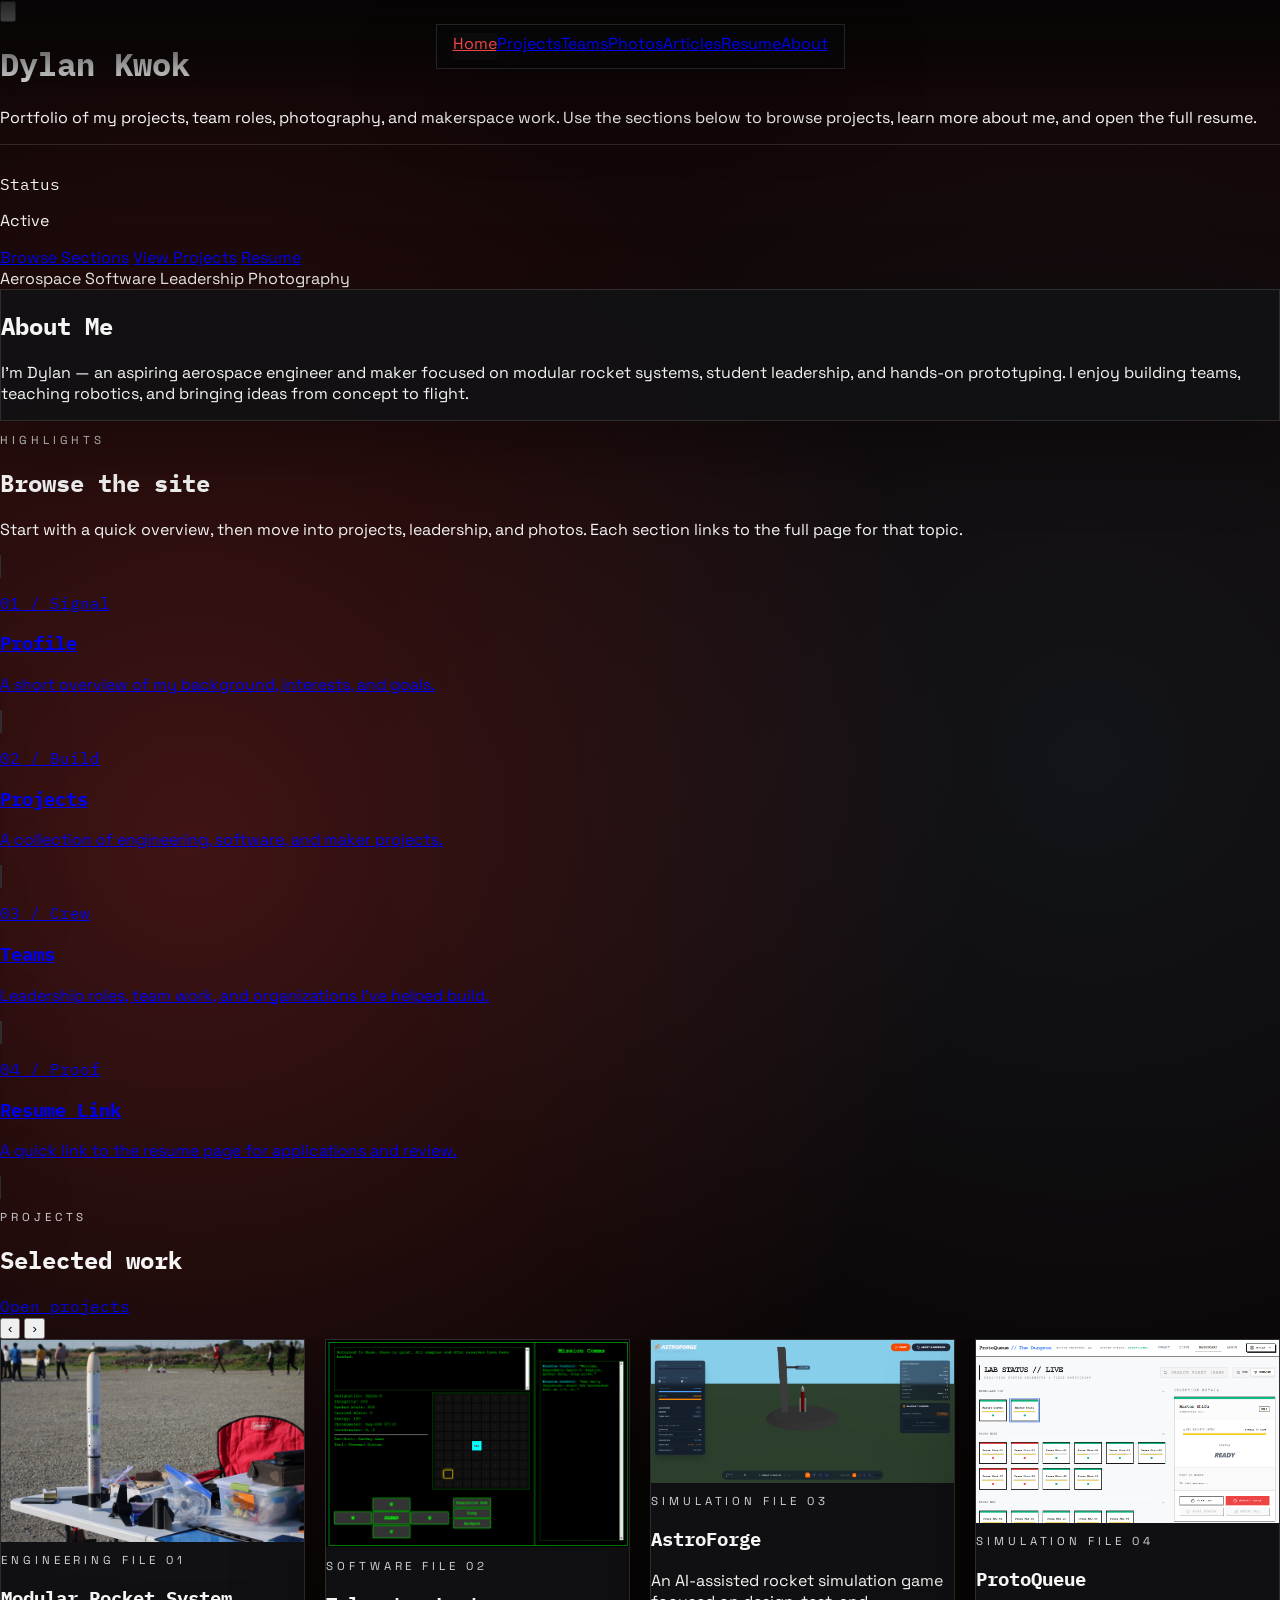
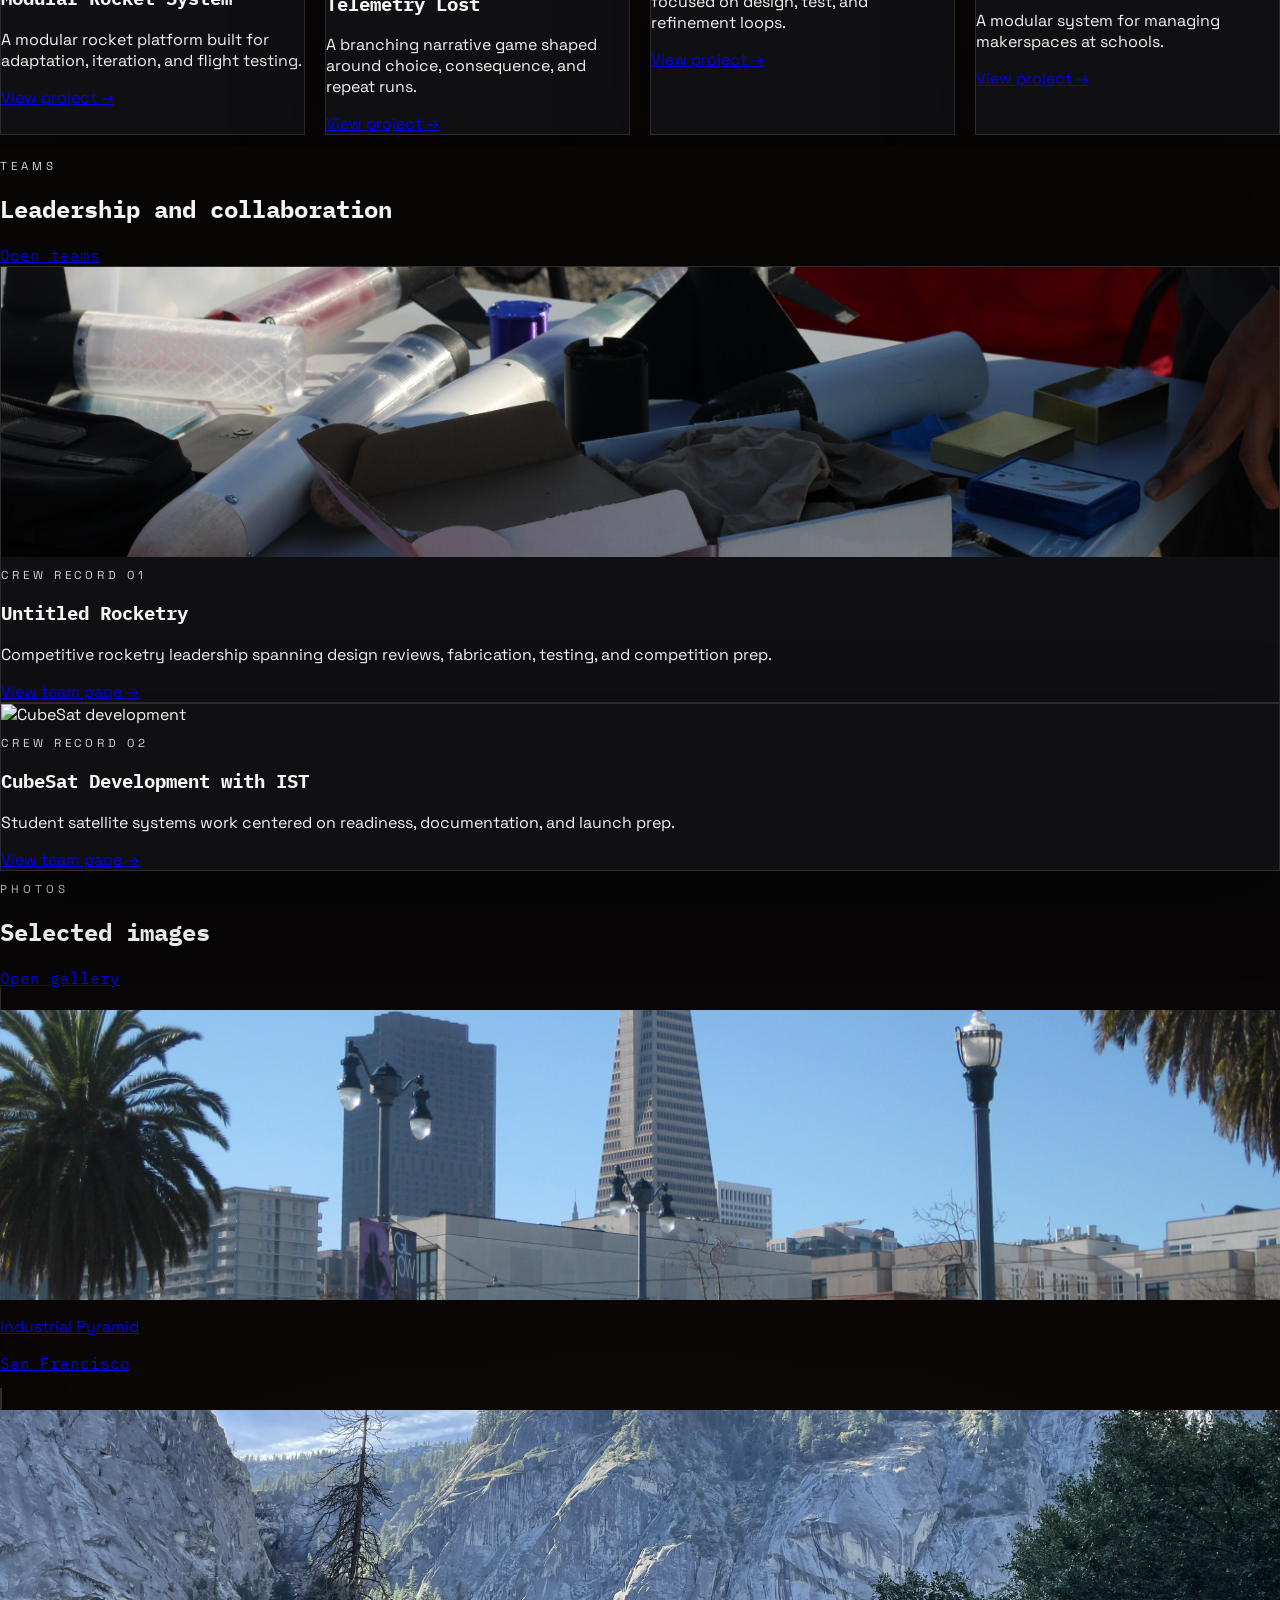
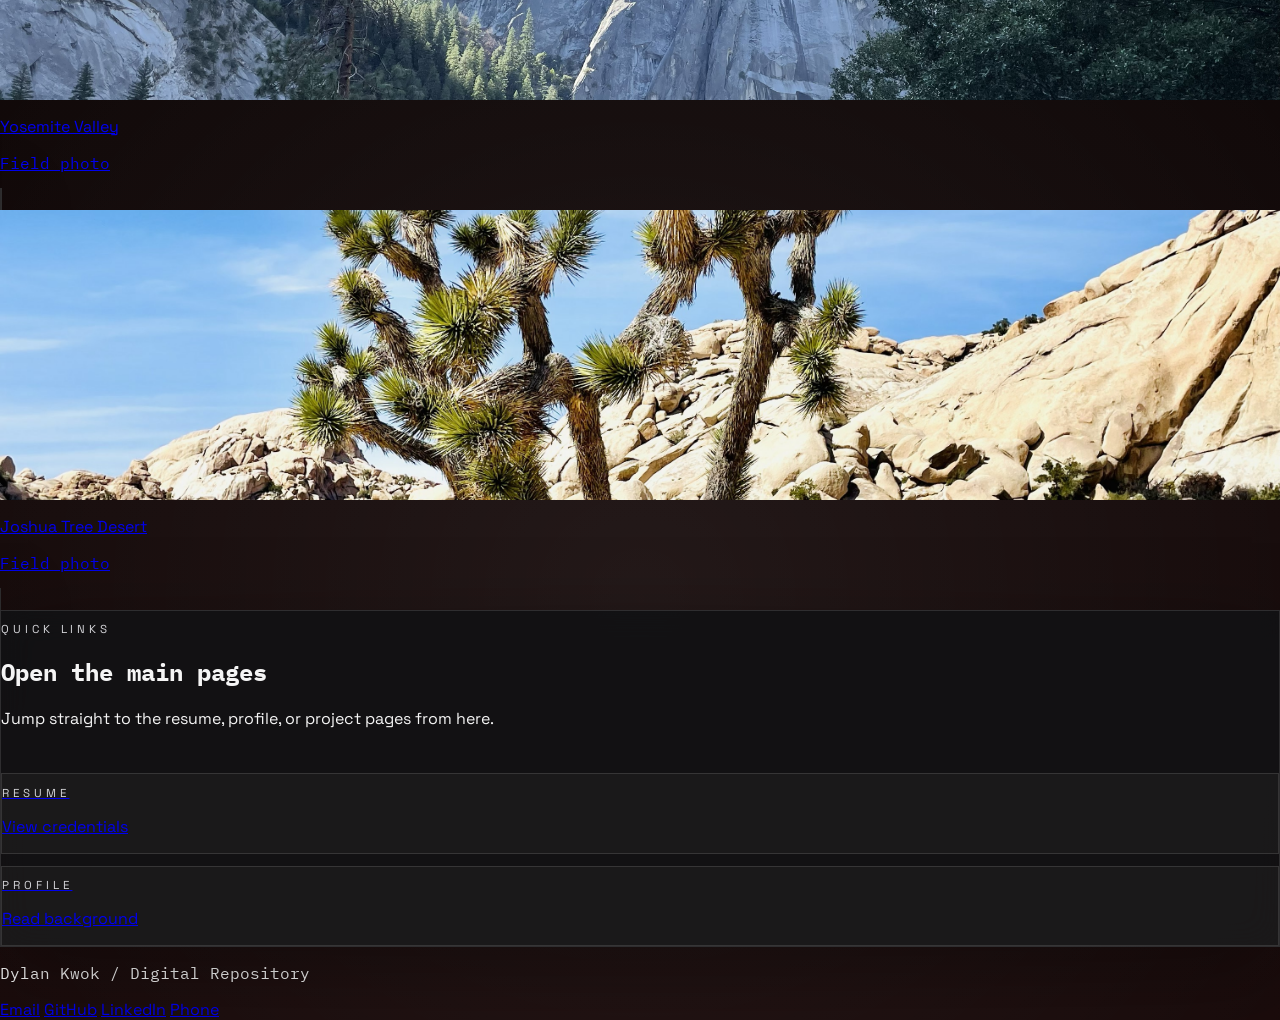
==== commit ea82a4db: "i like red" ====
--- a/index.html
+++ b/index.html
@@ -6,11 +6,11 @@
     <meta name="description" content="Dylan Kwok - mission dossier style portfolio for aerospace systems, project work, and team leadership.">
     <meta name="keywords" content="Dylan Kwok, aerospace, projects, teams, engineering">
     <meta name="author" content="Dylan Kwok">
-    <meta property="og:title" content="Dylan Kwok | Surface Dossier">
+    <meta property="og:title" content="Dylan Kwok | Digital Repository">
     <meta property="og:description" content="A mission-style portfolio for aerospace systems, project work, and team leadership.">
     <meta property="og:type" content="website">
-    <title>Dylan Kwok | Surface Dossier</title>
-    <link rel="icon" type="image/svg+xml" href="data:image/svg+xml,<svg xmlns='http://www.w3.org/2000/svg' viewBox='0 0 100 100'><rect width='100' height='100' fill='%230f172a'/><circle cx='50' cy='50' r='30' fill='none' stroke='%23ef4444' stroke-width='6'/><circle cx='50' cy='50' r='12' fill='%2338bdf8'/></svg>">
+    <title>Dylan Kwok | Digital Repository</title>
+    <link rel="icon" type="image/svg+xml" href="Dfavicon.svg">
     <script src="https://cdn.tailwindcss.com"></script>
     <link rel="preconnect" href="https://fonts.googleapis.com">
     <link rel="preconnect" href="https://fonts.gstatic.com" crossorigin>
@@ -34,10 +34,10 @@
             font-family: 'Space Grotesk', sans-serif;
             color: var(--text);
             background:
-                radial-gradient(circle at 15% 20%, rgba(239, 68, 68, 0.12), transparent 22%),
-                radial-gradient(circle at 85% 18%, rgba(56, 189, 248, 0.14), transparent 20%),
+                radial-gradient(circle at 15% 20%, rgba(239, 68, 68, 0.22), transparent 22%),
+                radial-gradient(circle at 85% 18%, rgba(56, 189, 248, 0.08), transparent 20%),
                 radial-gradient(circle at 50% 90%, rgba(255, 255, 255, 0.07), transparent 24%),
-                linear-gradient(180deg, #09090b 0%, #050505 55%, #111111 100%);
+                linear-gradient(180deg, #140707 0%, #050505 55%, #180909 100%);
         }
 
         h1, h2, h3, h4, h5, h6, .mono { font-family: 'IBM Plex Mono', monospace; }
@@ -128,37 +128,6 @@
             align-self: start;
         }
 
-        .carousel-control {
-            position: absolute;
-            top: 50%;
-            transform: translateY(-50%);
-            z-index: 2;
-            width: 2.75rem;
-            height: 2.75rem;
-            border-radius: 9999px;
-            border: 1px solid rgba(255, 255, 255, 0.18);
-            background: rgba(0, 0, 0, 0.65);
-            color: white;
-            display: flex;
-            align-items: center;
-            justify-content: center;
-            backdrop-filter: blur(14px);
-            transition: transform 0.2s ease, background 0.2s ease;
-        }
-
-        .carousel-control:hover {
-            transform: translateY(-50%) scale(1.05);
-            background: rgba(28, 28, 32, 0.88);
-        }
-
-        .carousel-control.prev {
-            left: -0.25rem;
-        }
-
-        .carousel-control.next {
-            right: -0.25rem;
-        }
-
         /* Tabs */
         .tab {
             transition: color 0.15s ease, background 0.15s ease, border-color 0.15s ease;
@@ -166,8 +135,8 @@
         }
 
         .tab.active {
-            border-bottom-color: var(--blue) !important;
-            color: var(--blue) !important;
+            border-bottom-color: var(--red) !important;
+            color: var(--red) !important;
             background: rgba(255,255,255,0.02);
         }
 
@@ -246,8 +215,8 @@
 
                     <div class="mt-8 flex flex-wrap gap-3">
                         <a href="#mission-log" class="inline-flex items-center rounded-full border border-red-500/40 bg-red-500 px-5 py-2.5 text-sm font-semibold text-white transition hover:bg-red-400">Browse Sections</a>
-                        <a href="#systems-archive" class="inline-flex items-center rounded-full border border-blue-400/40 bg-white px-5 py-2.5 text-sm font-semibold text-black transition hover:bg-zinc-200">View Projects</a>
-                        <a href="resume.html" class="inline-flex items-center rounded-full border border-white/15 px-5 py-2.5 text-sm font-semibold text-white transition hover:border-blue-300 hover:text-blue-200">Resume</a>
+                        <a href="#systems-archive" class="inline-flex items-center rounded-full border border-red-400/40 bg-white px-5 py-2.5 text-sm font-semibold text-black transition hover:bg-zinc-200">View Projects</a>
+                        <a href="resume.html" class="inline-flex items-center rounded-full border border-white/15 px-5 py-2.5 text-sm font-semibold text-white transition hover:border-red-300 hover:text-red-200">Resume</a>
                     </div>
 
                     <div class="mt-8 flex flex-wrap gap-2 text-xs uppercase tracking-[0.28em] text-zinc-400">
@@ -259,7 +228,7 @@
                 </div>
 
                 <!-- Short About Me (homepage) -->
-                <div class="mt-8 bg-slate-900/60 panel rounded-[1.5rem] p-6">
+                <div class="mt-8 bg-[#2a0f10]/80 panel rounded-[1.5rem] p-6">
                     <h2 class="text-2xl font-semibold text-white">About Me</h2>
                     <p class="mt-3 text-sm leading-7 text-zinc-300">I’m Dylan — an aspiring aerospace engineer and maker focused on modular rocket systems, student leadership, and hands-on prototyping. I enjoy building teams, teaching robotics, and bringing ideas from concept to flight.</p>
                 </div>
@@ -273,14 +242,14 @@
             <div class="mx-auto max-w-7xl">
                 <div class="mb-10 flex flex-col gap-3 sm:flex-row sm:items-end sm:justify-between">
                     <div>
-                        <p class="label text-blue-300">Highlights</p>
+                        <p class="label text-red-300">Highlights</p>
                         <h2 class="mt-3 text-3xl font-semibold tracking-tight text-white sm:text-4xl">Browse the site</h2>
                     </div>
                     <p class="max-w-xl text-sm leading-7 text-zinc-400">Start with a quick overview, then move into projects, leadership, and photos. Each section links to the full page for that topic.</p>
                 </div>
 
                 <div class="grid gap-4 lg:grid-cols-4">
-                    <a href="about.html" class="panel rounded-[1.75rem] p-5 cursor-pointer transition hover:border-blue-400/60 hover:bg-slate-900/40">
+                    <a href="about.html" class="panel rounded-[1.75rem] p-5 cursor-pointer transition hover:border-red-400/60 hover:bg-slate-900/40">
                         <article>
                             <p class="mono text-[11px] uppercase tracking-[0.32em] text-zinc-400">01 / Signal</p>
                             <h3 class="mt-4 text-xl font-semibold text-white">Profile</h3>
@@ -294,7 +263,7 @@
                             <p class="mt-3 text-sm leading-7 text-zinc-300">A collection of engineering, software, and maker projects.</p>
                         </article>
                     </a>
-                    <a href="teams.html" class="panel rounded-[1.75rem] p-5 cursor-pointer transition hover:border-cyan-400/60 hover:bg-slate-900/40">
+                    <a href="teams.html" class="panel rounded-[1.75rem] p-5 cursor-pointer transition hover:border-red-400/60 hover:bg-slate-900/40">
                         <article>
                             <p class="mono text-[11px] uppercase tracking-[0.32em] text-zinc-400">03 / Crew</p>
                             <h3 class="mt-4 text-xl font-semibold text-white">Teams</h3>
@@ -319,7 +288,7 @@
                         <p class="label text-red-300">Projects</p>
                         <h2 class="mt-3 text-3xl font-semibold tracking-tight text-white sm:text-4xl">Selected work</h2>
                     </div>
-                    <a href="projects.html" class="mono text-sm uppercase tracking-[0.28em] text-zinc-400 transition hover:text-blue-300">Open projects</a>
+                    <a href="projects.html" class="mono text-sm uppercase tracking-[0.28em] text-zinc-400 transition hover:text-red-300">Open projects</a>
                 </div>
 
                 <div class="carousel-shell">
@@ -333,14 +302,14 @@
                             <p class="label text-red-300">Engineering File 01</p>
                             <h3 class="mt-3 text-2xl font-semibold text-white">Modular Rocket System</h3>
                             <p class="mt-3 text-sm leading-7 text-zinc-300">A modular rocket platform built for adaptation, iteration, and flight testing.</p>
-                            <a href="projects.html" class="mt-6 inline-flex text-sm font-semibold text-blue-300 transition hover:text-blue-200">View project →</a>
+                            <a href="projects.html" class="mt-6 inline-flex text-sm font-semibold text-red-300 transition hover:text-red-200">View project →</a>
                         </div>
                     </article>
 
                     <article class="panel carousel-card rounded-[2rem] overflow-hidden">
                         <img src="projectphotos/telemetrylost.png" alt="Telemetry Lost" class="h-56 w-full object-cover main-thumb">
                         <div class="p-6">
-                            <p class="label text-blue-300">Software File 02</p>
+                            <p class="label text-red-300">Software File 02</p>
                             <h3 class="mt-3 text-2xl font-semibold text-white">Telemetry Lost</h3>
                             <p class="mt-3 text-sm leading-7 text-zinc-300">A branching narrative game shaped around choice, consequence, and repeat runs.</p>
                             <a href="projects.html" class="mt-6 inline-flex text-sm font-semibold text-red-300 transition hover:text-red-200">View project →</a>
@@ -353,7 +322,7 @@
                             <p class="label text-red-300">Simulation File 03</p>
                             <h3 class="mt-3 text-2xl font-semibold text-white">AstroForge</h3>
                             <p class="mt-3 text-sm leading-7 text-zinc-300">An AI-assisted rocket simulation game focused on design, test, and refinement loops.</p>
-                            <a href="projects.html" class="mt-6 inline-flex text-sm font-semibold text-blue-300 transition hover:text-blue-200">View project →</a>
+                            <a href="projects.html" class="mt-6 inline-flex text-sm font-semibold text-red-300 transition hover:text-red-200">View project →</a>
                         </div>
                     </article>
 
@@ -363,7 +332,7 @@
                             <p class="label text-red-300">Simulation File 04</p>
                             <h3 class="mt-3 text-2xl font-semibold text-white">ProtoQueue</h3>
                             <p class="mt-3 text-sm leading-7 text-zinc-300">A modular system for managing makerspaces at schools.</p>
-                            <a href="projects.html" class="mt-6 inline-flex text-sm font-semibold text-blue-300 transition hover:text-blue-200">View project →</a>
+                            <a href="projects.html" class="mt-6 inline-flex text-sm font-semibold text-red-300 transition hover:text-red-200">View project →</a>
                         </div>
                     </article>
                     </div>
@@ -375,7 +344,7 @@
             <div class="mx-auto max-w-7xl">
                 <div class="mb-10 flex flex-col gap-3 sm:flex-row sm:items-end sm:justify-between">
                     <div>
-                        <p class="label text-blue-300">Teams</p>
+                        <p class="label text-red-300">Teams</p>
                         <h2 class="mt-3 text-3xl font-semibold tracking-tight text-white sm:text-4xl">Leadership and collaboration</h2>
                     </div>
                     <a href="teams.html" class="mono text-sm uppercase tracking-[0.28em] text-zinc-400 transition hover:text-red-300">Open teams</a>
@@ -391,7 +360,7 @@
                                 <p class="label text-red-300">Crew Record 01</p>
                                 <h3 class="mt-3 text-2xl font-semibold text-white">Untitled Rocketry</h3>
                                 <p class="mt-3 text-sm leading-7 text-zinc-300">Competitive rocketry leadership spanning design reviews, fabrication, testing, and competition prep.</p>
-                                <a href="teams.html#team-1" class="mt-6 inline-flex text-sm font-semibold text-blue-300 transition hover:text-blue-200">View team page →</a>
+                                <a href="teams.html#team-1" class="mt-6 inline-flex text-sm font-semibold text-red-300 transition hover:text-red-200">View team page →</a>
                             </div>
                         </div>
                     </article>
@@ -401,7 +370,7 @@
                                 <img src="https://makersat.fremontstudentmakers.org/images/hardware2.png" alt="CubeSat development" class="h-full w-full object-cover main-thumb">
                             </div>
                             <div class="p-6">
-                                <p class="label text-blue-300">Crew Record 02</p>
+                                <p class="label text-red-300">Crew Record 02</p>
                                 <h3 class="mt-3 text-2xl font-semibold text-white">CubeSat Development with IST</h3>
                                 <p class="mt-3 text-sm leading-7 text-zinc-300">Student satellite systems work centered on readiness, documentation, and launch prep.</p>
                                 <a href="teams.html#team-3" class="mt-6 inline-flex text-sm font-semibold text-red-300 transition hover:text-red-200">View team page →</a>
@@ -419,18 +388,18 @@
                         <p class="label text-red-300">Photos</p>
                         <h2 class="mt-3 text-3xl font-semibold tracking-tight text-white sm:text-4xl">Selected images</h2>
                     </div>
-                    <a href="photos.html" class="mono text-sm uppercase tracking-[0.28em] text-zinc-400 transition hover:text-blue-300">Open gallery</a>
+                    <a href="photos.html" class="mono text-sm uppercase tracking-[0.28em] text-zinc-400 transition hover:text-red-300">Open gallery</a>
                 </div>
 
                 <div class="grid gap-6 md:grid-cols-3">
-                    <a href="photos.html" class="figure panel rounded-[2rem] overflow-hidden cursor-pointer transition hover:border-blue-400/60 hover:bg-slate-900/40">
+                    <a href="photos.html" class="figure panel rounded-[2rem] overflow-hidden cursor-pointer transition hover:border-red-400/60 hover:bg-slate-900/40">
                         <img src="gallery/San Francisco/IMG_0010.JPG" alt="Industrial Pyramid" class="h-72 w-full object-cover main-thumb">
                         <figcaption class="border-t border-white/10 p-4">
                             <p class="text-sm font-semibold text-white">Industrial Pyramid</p>
                             <p class="mono mt-1 text-[11px] uppercase tracking-[0.3em] text-zinc-400">San Francisco</p>
                         </figcaption>
                     </a>
-                    <a href="photos.html" class="figure panel rounded-[2rem] overflow-hidden cursor-pointer transition hover:border-cyan-400/60 hover:bg-slate-900/40">
+                    <a href="photos.html" class="figure panel rounded-[2rem] overflow-hidden cursor-pointer transition hover:border-red-400/60 hover:bg-slate-900/40">
                         <img src="gallery/Yosemite/IMG_2978.jpg" alt="Yosemite" class="h-72 w-full object-cover main-thumb">
                         <figcaption class="border-t border-white/10 p-4">
                             <p class="text-sm font-semibold text-white">Yosemite Valley</p>
@@ -453,17 +422,17 @@
                 <div class="panel rounded-[2rem] px-6 py-8 sm:px-8 lg:px-10 lg:py-6">
                     <div class="quick-access-layout lg:grid-cols-[minmax(0,1.15fr)_minmax(18rem,0.85fr)]">
                         <div>
-                            <p class="label text-blue-300">Quick Links</p>
+                            <p class="label text-red-300">Quick Links</p>
                             <h2 class="mt-3 text-2xl font-semibold tracking-tight text-white sm:text-3xl">Open the main pages</h2>
                             <p class="mt-4 max-w-xl text-sm leading-7 text-zinc-300">Jump straight to the resume, profile, or project pages from here.</p>
                         </div>
                         <div class="quick-access-links sm:grid-cols-2 lg:justify-self-end">
-                            <a href="resume.html" class="frame rounded-[1.5rem] px-5 py-4 transition hover:border-blue-300">
+                            <a href="resume.html" class="frame rounded-[1.5rem] px-5 py-4 transition hover:border-red-300">
                                 <p class="label text-red-300">Resume</p>
                                 <p class="mt-3 text-lg font-semibold text-white">View credentials</p>
                             </a>
                             <a href="about.html" class="frame rounded-[1.5rem] px-5 py-4 transition hover:border-red-300">
-                                <p class="label text-blue-300">Profile</p>
+                                <p class="label text-red-300">Profile</p>
                                 <p class="mt-3 text-lg font-semibold text-white">Read background</p>
                             </a>
                         </div>
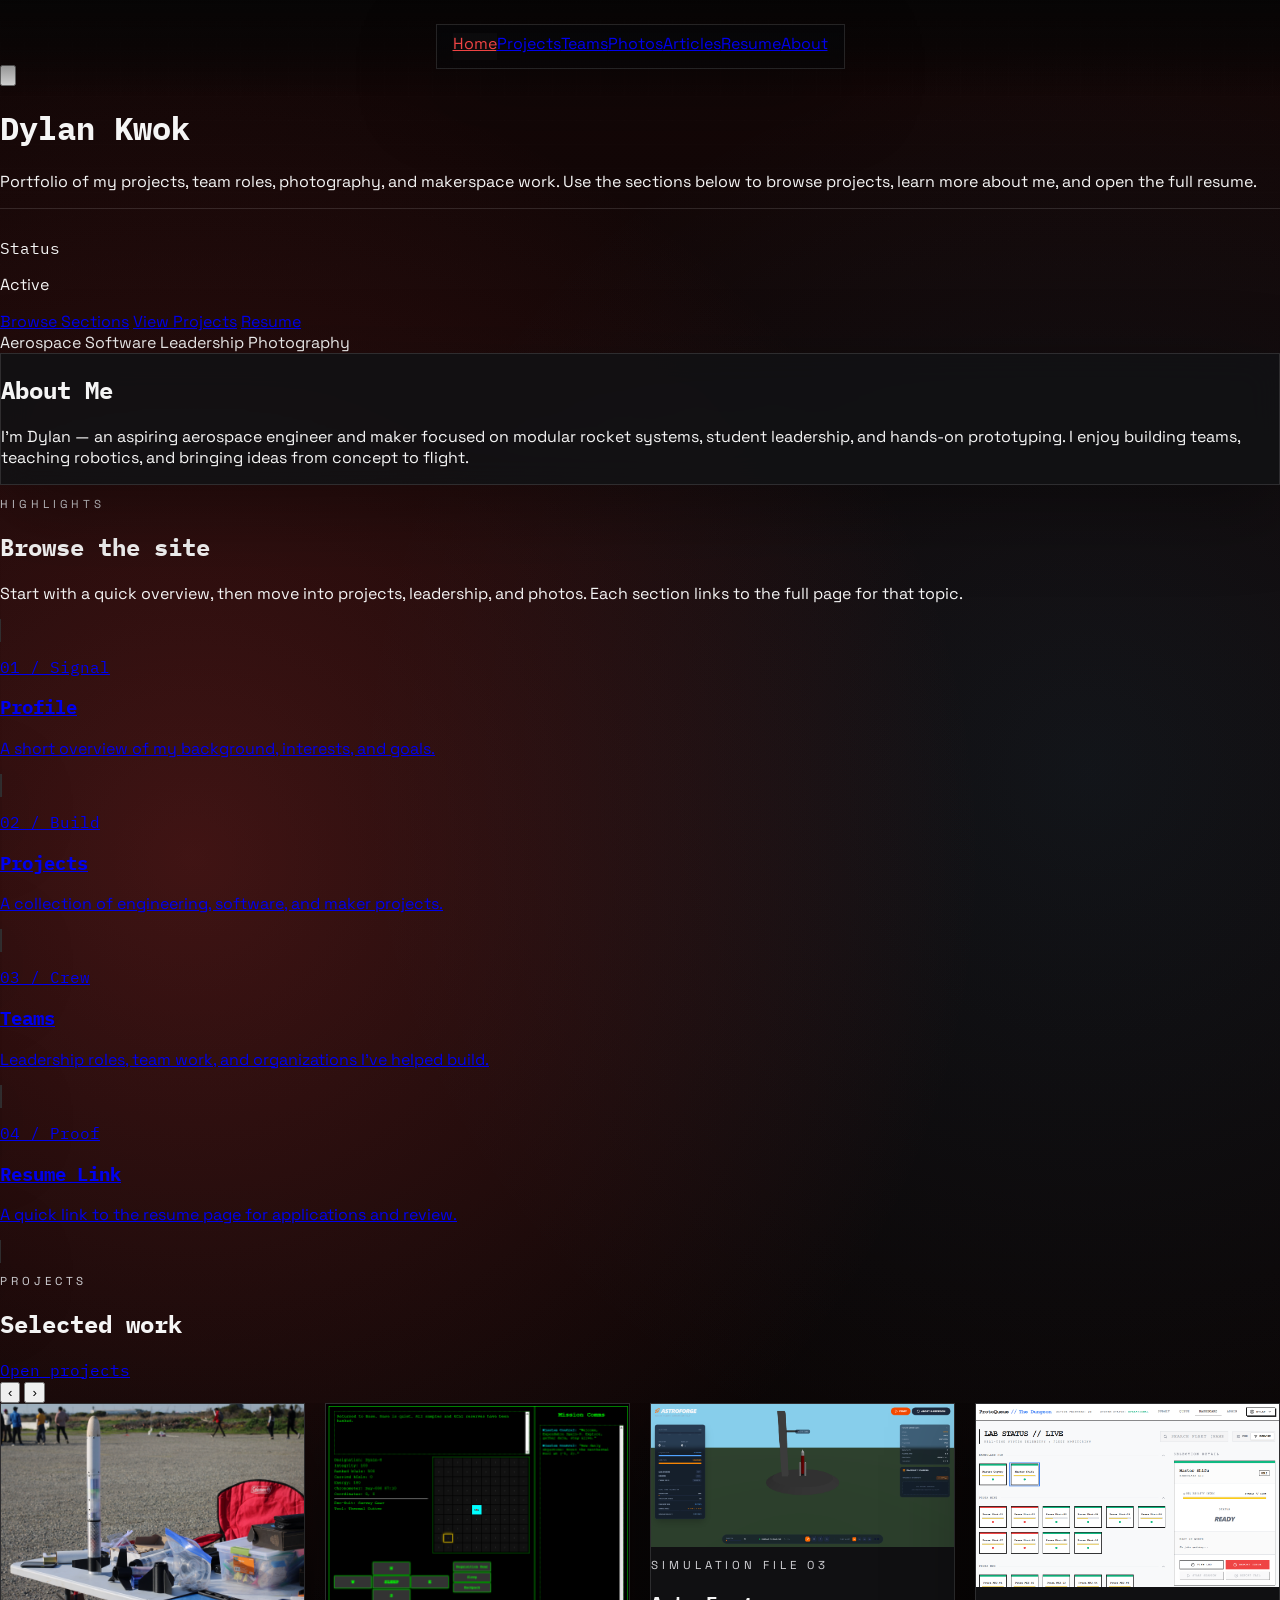
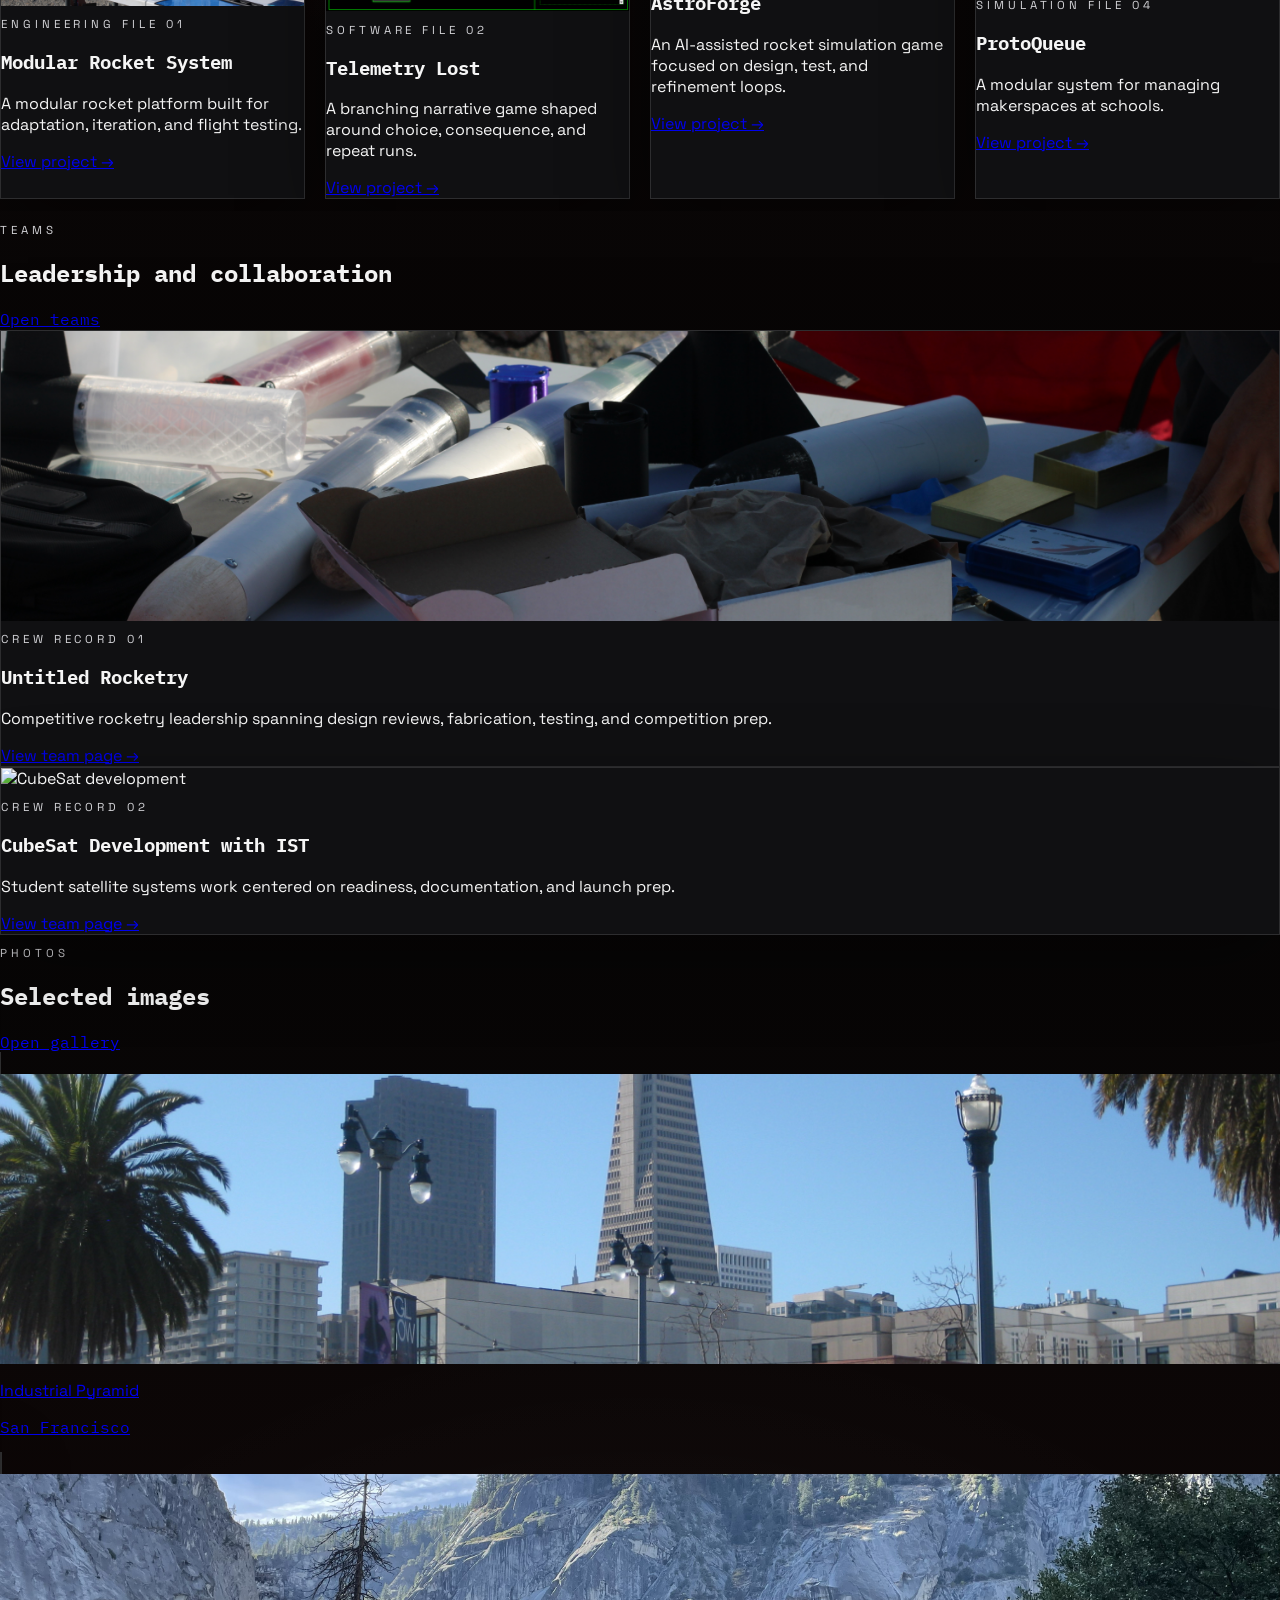
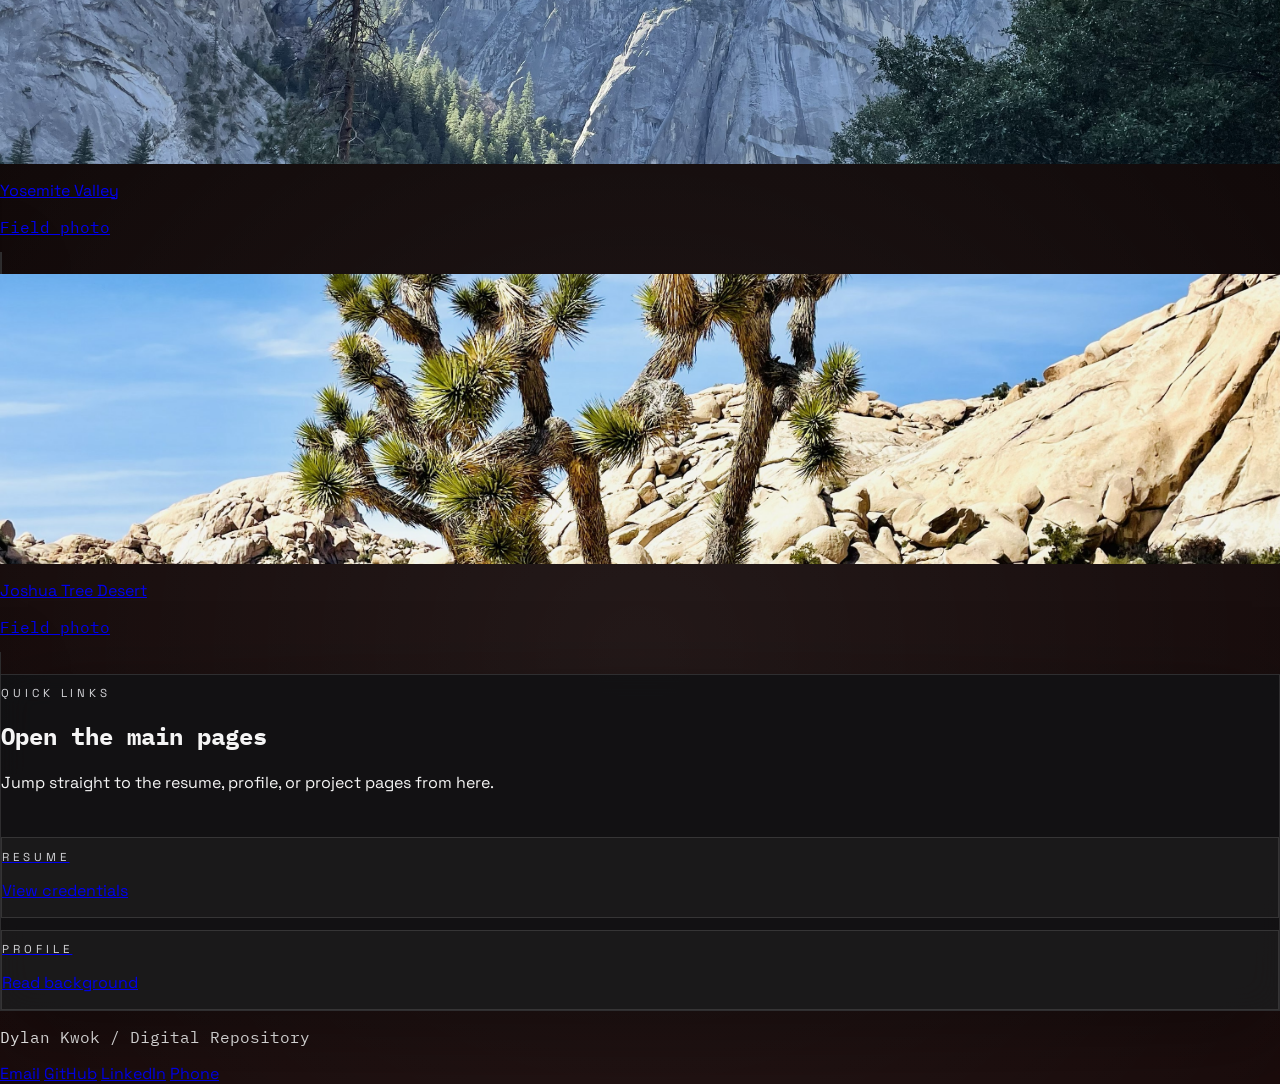
==== commit 12c66e6d: "photos and nav bar" ====
--- a/index.html
+++ b/index.html
@@ -31,6 +31,7 @@
 
         body {
             margin: 0;
+            padding-top: 4rem;
             font-family: 'Space Grotesk', sans-serif;
             color: var(--text);
             background:
